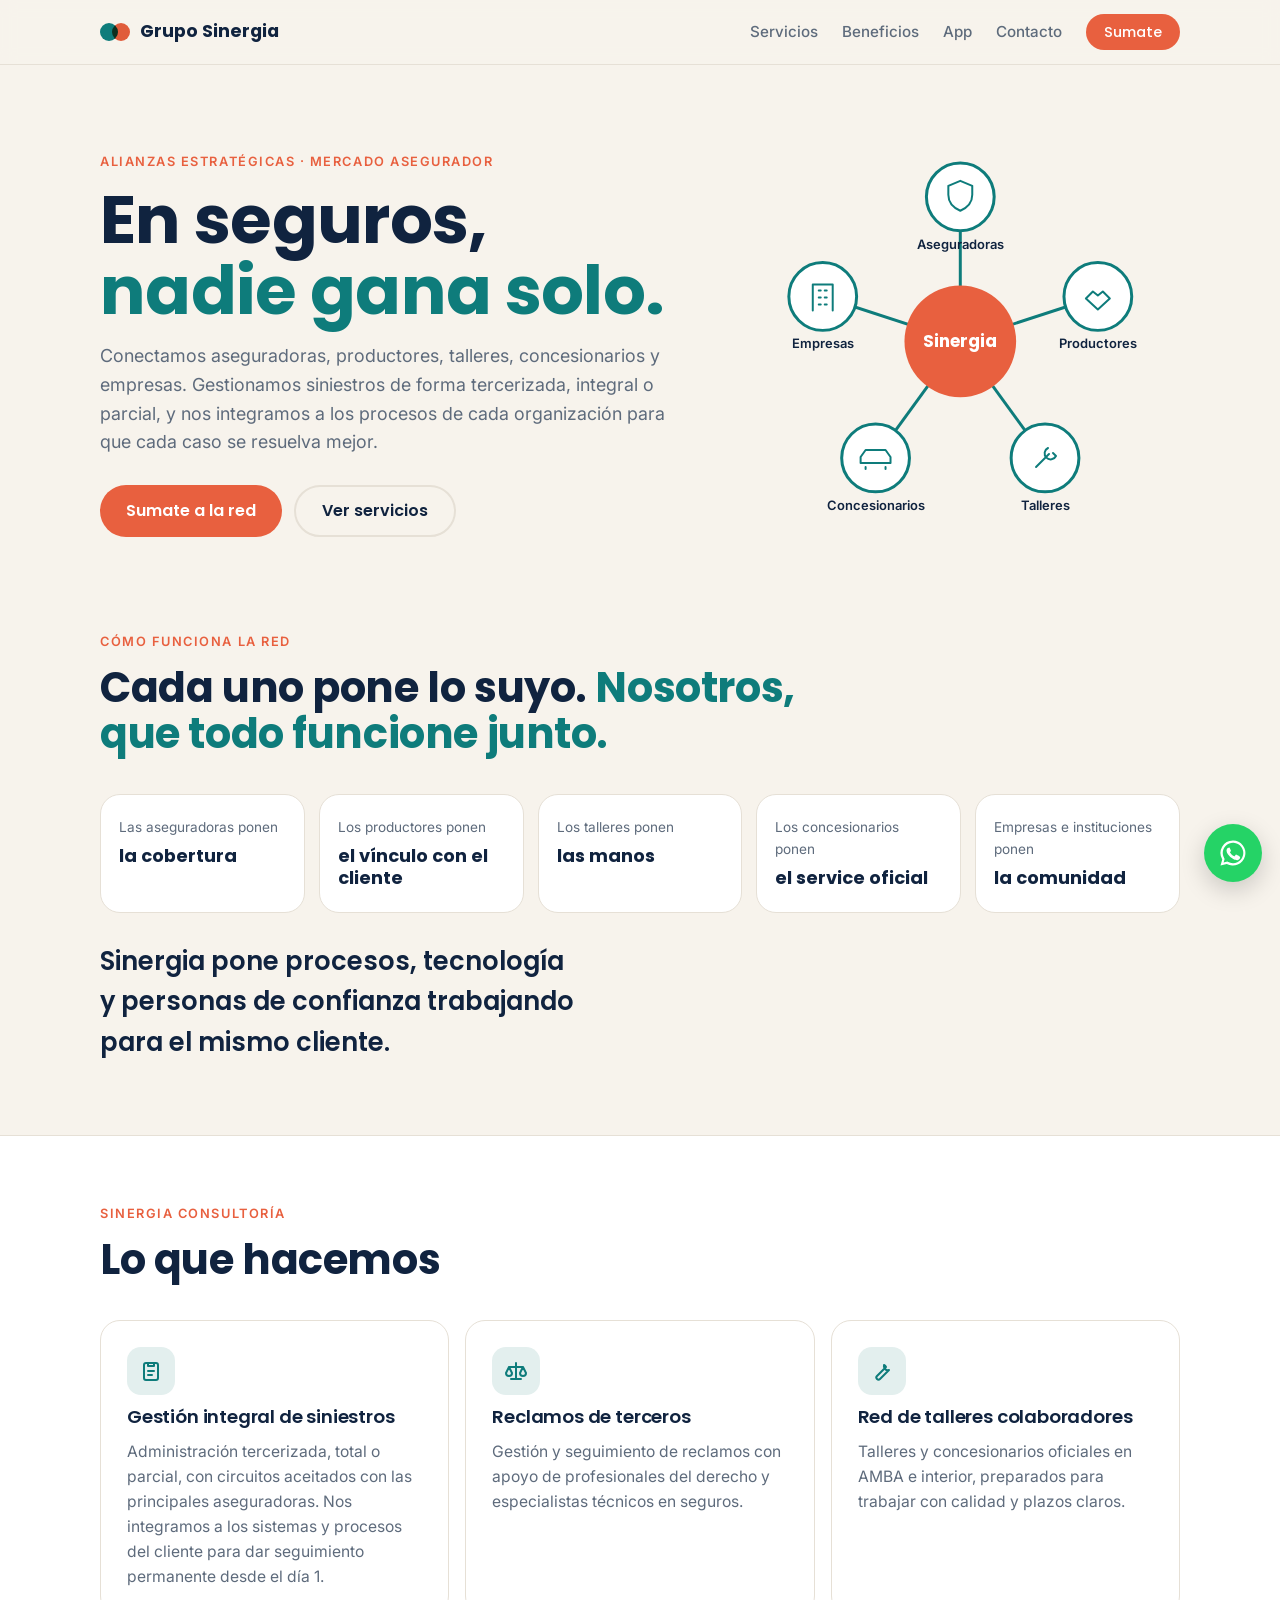
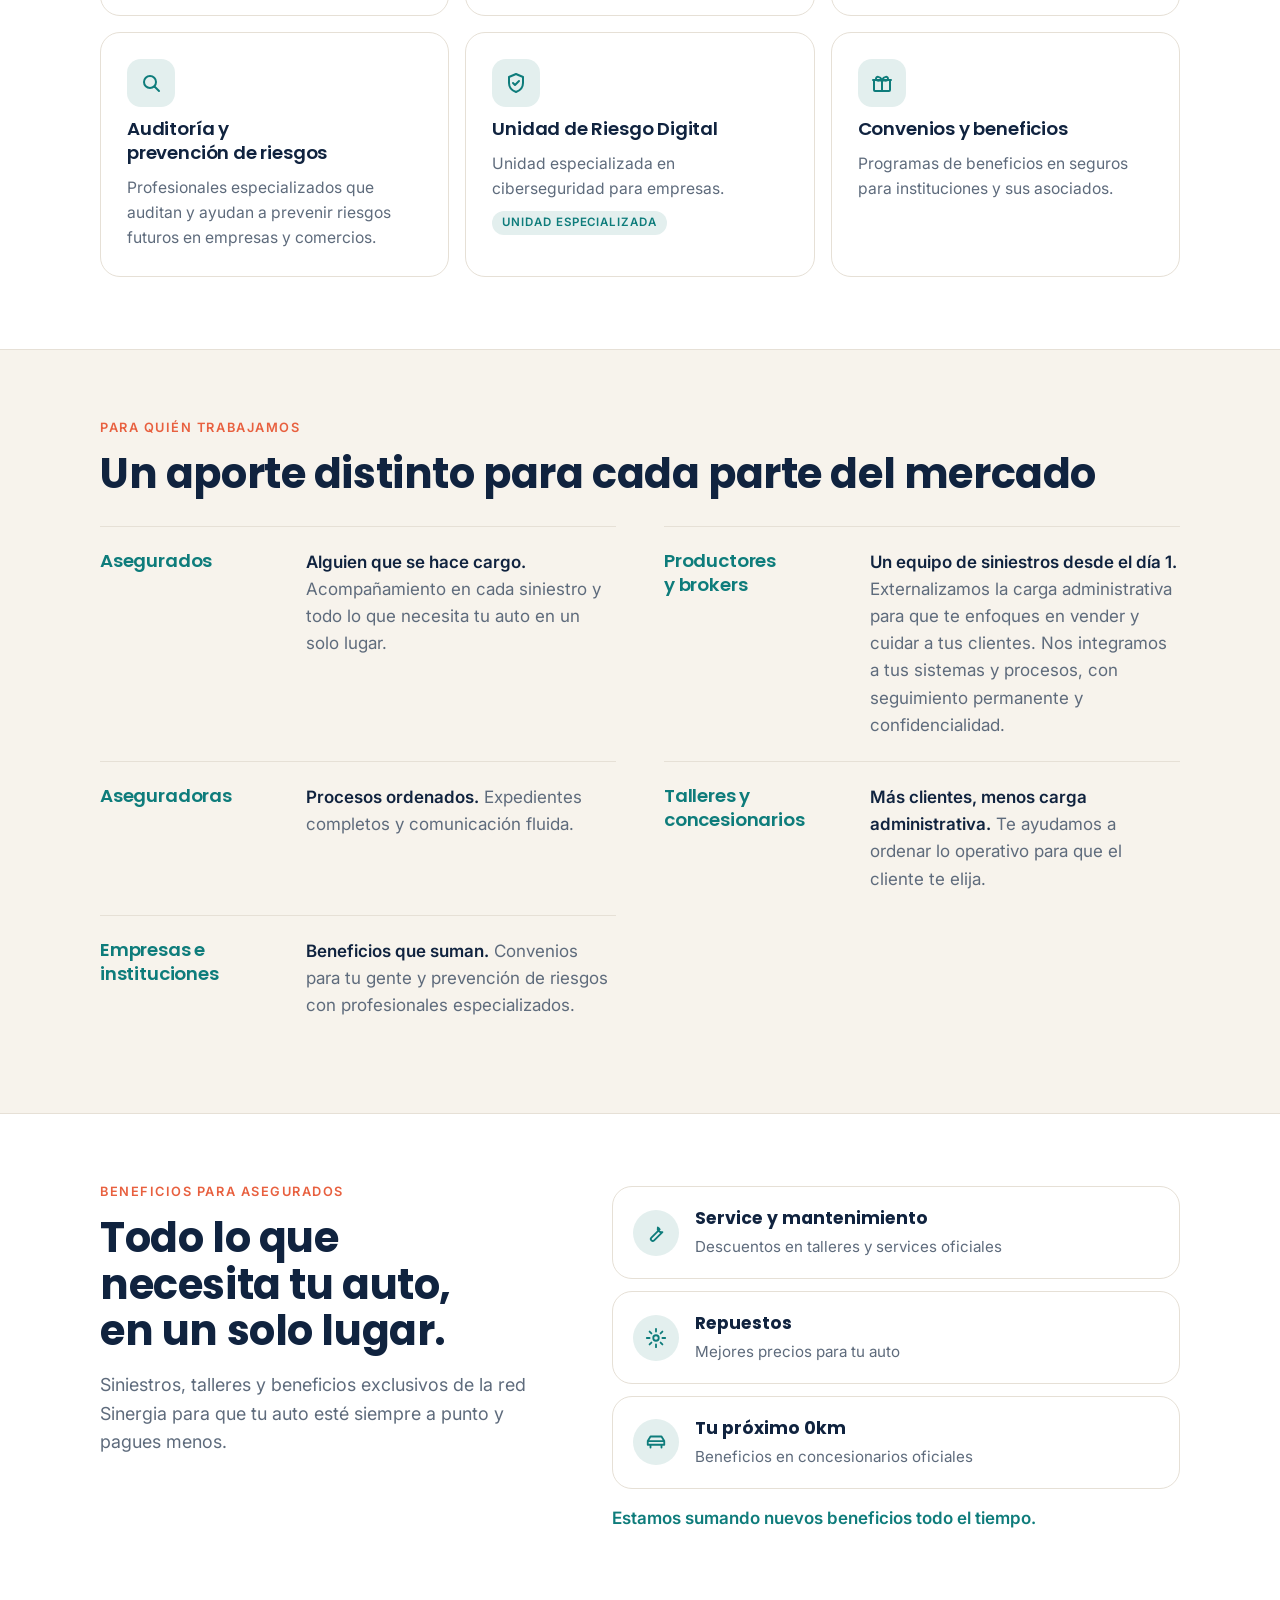
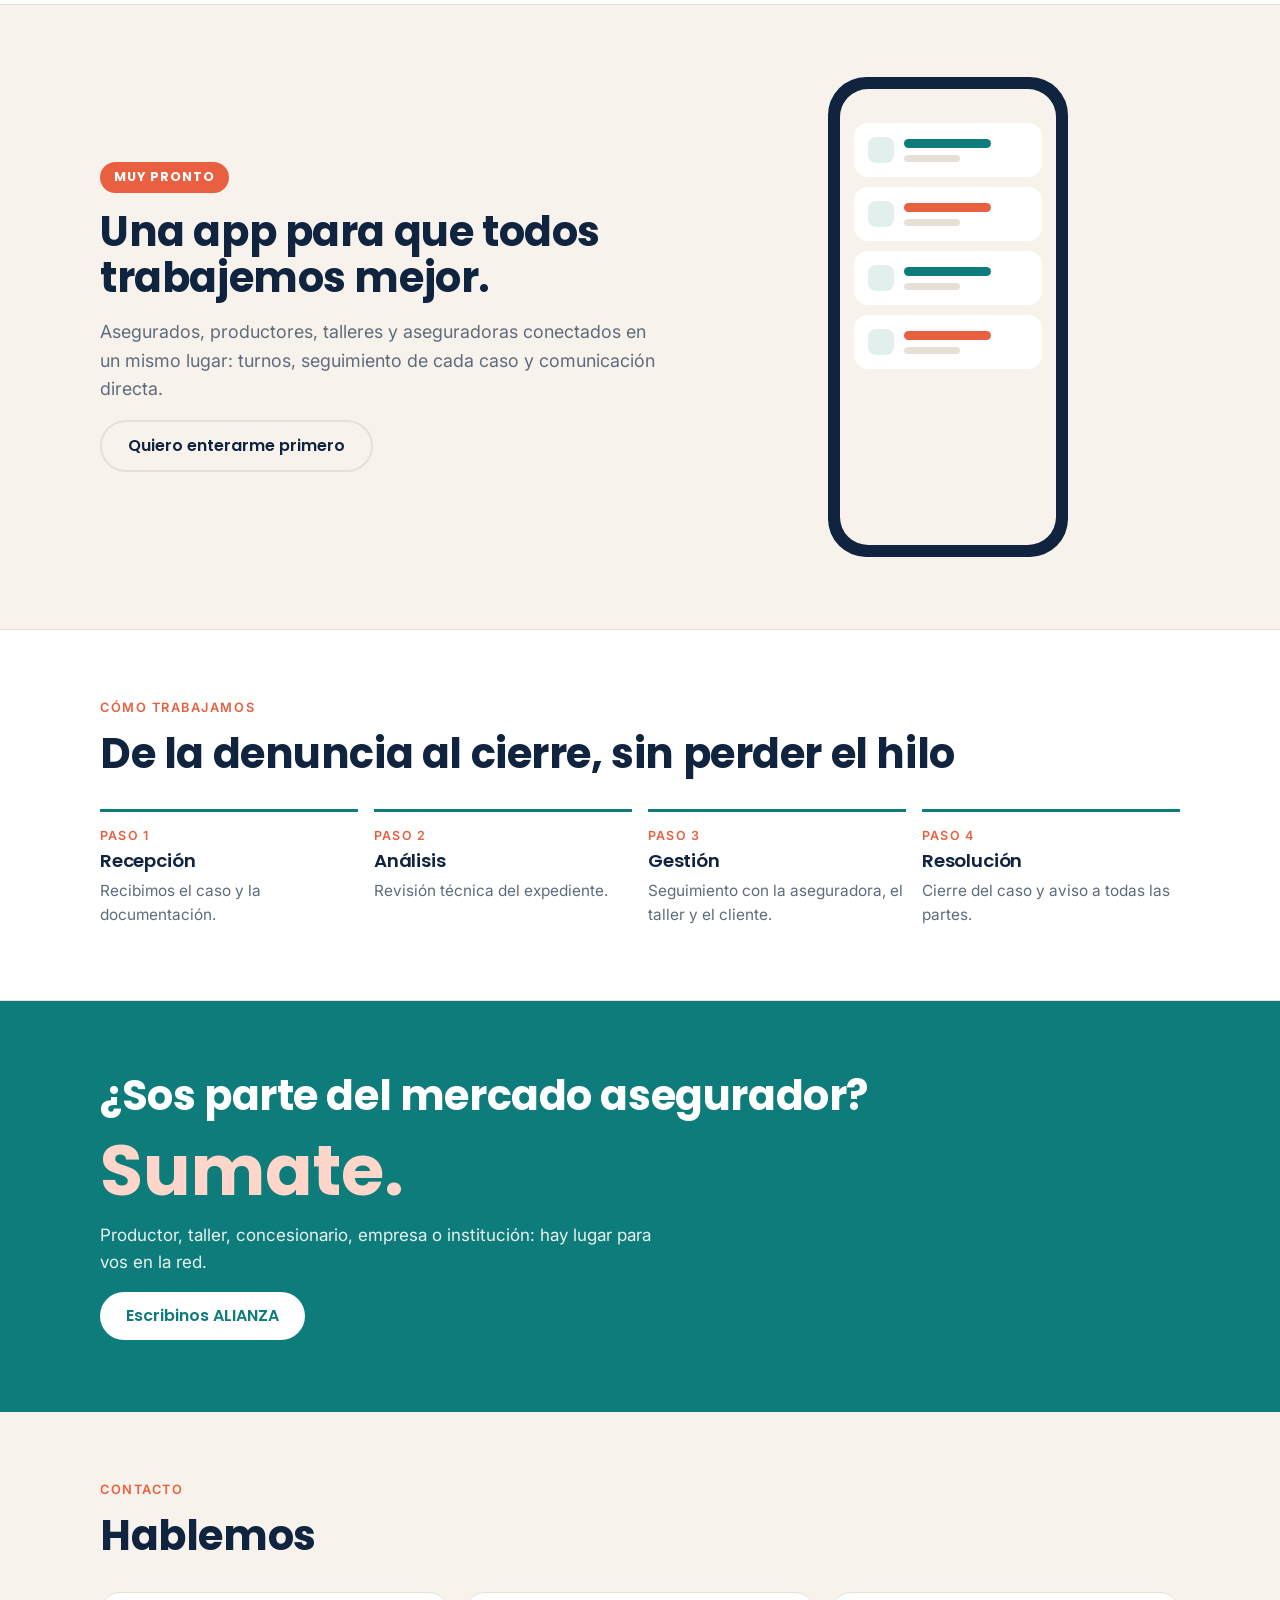
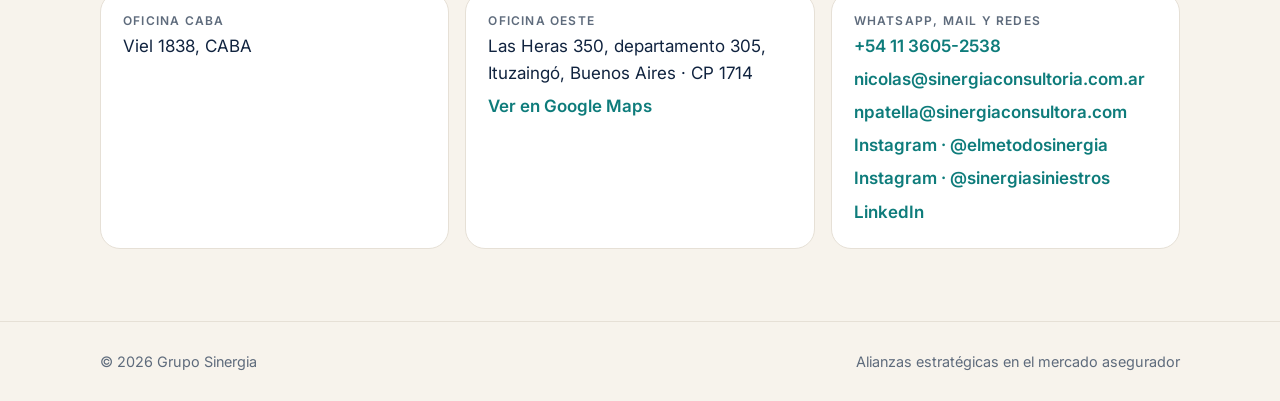
==== index.html @ 7eaf6c71 "Refactor code structure for improved readability and maintainability" ====
<!doctype html>
<html lang="es">
<head>
<meta charset="UTF-8">
<meta name="viewport" content="width=device-width, initial-scale=1.0">
<title>Grupo Sinergia | Soluciones para el mercado asegurador</title>
<meta name="description" content="Sinergia Consultoría conecta al mercado asegurador con gestión de siniestros, red de talleres, beneficios y prevención de riesgos.">
<link rel="icon" type="image/png" href="logo.png">
<link rel="preconnect" href="https://fonts.googleapis.com">
<link rel="preconnect" href="https://fonts.gstatic.com" crossorigin>
<link rel="stylesheet" href="https://fonts.googleapis.com/css2?family=Poppins:wght@500;600;700&family=Inter:wght@400;500;600&display=swap">
<style>
/* Layout: one long page of calm bands; the network diagram is the single bold moment. */
:root{
  --bg:#F7F3EC; --surface:#FFFFFF; --line:#E6E0D6; --ink:#10233F; --muted:#5E6B7C;
  --teal:#0E7C7B; --teal-soft:#E3EFEE; --coral:#E8603F; --coral-ink:#FFFFFF; --band:#0E7C7B; --band-ink:#FFFFFF; --band-soft:#FFD6C9;
  --display:"Poppins",ui-sans-serif,system-ui,-apple-system,"Segoe UI",sans-serif;
  --body:"Inter",ui-sans-serif,system-ui,-apple-system,"Segoe UI",sans-serif;
  --r:20px;
}
@media (prefers-color-scheme: dark){:root:not([data-theme="light"]){
  --bg:#0F1A26; --surface:#162433; --line:#243649; --ink:#EEF2F5; --muted:#9AA9B8;
  --teal:#3FB5B2; --teal-soft:#183A3E; --coral:#F07A5C; --coral-ink:#1A0E0A; --band:#0C5E5D; --band-ink:#F2FBFA; --band-soft:#FFC7B6; color-scheme:dark}}
:root[data-theme="dark"]{
  --bg:#0F1A26; --surface:#162433; --line:#243649; --ink:#EEF2F5; --muted:#9AA9B8;
  --teal:#3FB5B2; --teal-soft:#183A3E; --coral:#F07A5C; --coral-ink:#1A0E0A; --band:#0C5E5D; --band-ink:#F2FBFA; --band-soft:#FFC7B6; color-scheme:dark}

*{box-sizing:border-box}
html{scroll-behavior:smooth}
@media (prefers-reduced-motion:reduce){html{scroll-behavior:auto}}
body{margin:0;background:var(--bg);color:var(--ink);font:400 17px/1.6 var(--body)}
.wrap{max-width:1120px;margin:0 auto;padding-left:max(20px,env(safe-area-inset-left,0px));padding-right:max(20px,env(safe-area-inset-right,0px))}
section{padding-block:72px}
h1,h2,h3{font-family:var(--display);color:var(--ink);margin:0;text-wrap:balance;letter-spacing:-.01em}
h1{font-size:clamp(2.4rem,6vw,4.2rem);line-height:1.05;font-weight:700}
h2{font-size:clamp(1.8rem,3.6vw,2.6rem);line-height:1.12;font-weight:700}
h3{font-size:1.15rem;line-height:1.3;font-weight:600}
p{margin:0}
.eyebrow{font:600 .8rem/1 var(--body);letter-spacing:.12em;text-transform:uppercase;color:var(--coral)}
.lead{color:var(--muted);font-size:1.12rem;max-width:58ch}
.stack{display:flex;flex-direction:column;gap:16px}
.btn{display:inline-flex;align-items:center;gap:10px;font:600 1rem/1 var(--display);padding:16px 26px;border-radius:999px;text-decoration:none;transition:transform .15s}
.btn:hover{transform:translateY(-2px)}
.btn:focus-visible,a:focus-visible{outline:3px solid var(--teal);outline-offset:3px}
.btn-primary{background:var(--coral);color:var(--coral-ink)}
.btn-ghost{color:var(--ink);border:2px solid var(--line)}
.teal{color:var(--teal)}

/* header */
header{position:sticky;top:env(safe-area-inset-top,0px);z-index:20;background:color-mix(in srgb,var(--bg) 92%,transparent);backdrop-filter:blur(8px);border-bottom:1px solid var(--line)}
body::before{content:"";position:fixed;inset:0 0 auto;height:env(safe-area-inset-top,0px);z-index:21;background:var(--bg)}
.nav{display:flex;align-items:center;justify-content:space-between;gap:16px;padding-block:14px}
.brand{display:flex;align-items:center;gap:10px;font:700 1.1rem/1 var(--display);color:var(--ink);text-decoration:none}
.mark{position:relative;width:30px;height:18px}
.mark i{position:absolute;top:0;width:18px;height:18px;border-radius:50%}
.mark i:first-child{left:0;background:var(--teal)}.mark i:last-child{left:12px;background:var(--coral);mix-blend-mode:multiply}
.navlinks{display:flex;gap:24px;align-items:center}
.navlinks a{color:var(--muted);text-decoration:none;font-weight:500;font-size:.95rem}
.navlinks a:hover{color:var(--ink)}
.navlinks .btn{padding:11px 18px;font-size:.9rem;color:var(--coral-ink)}
@media (max-width:820px){.navlinks a:not(.btn){display:none}}

/* hero */
.hero{padding-block:72px 56px}
.hero-grid{display:grid;grid-template-columns:1.15fr .85fr;gap:48px;align-items:center}
.hero-grid>*{min-width:0}
.hero .ctas{display:flex;flex-wrap:wrap;gap:12px;margin-top:12px}
.net{width:100%;max-width:440px;height:auto;justify-self:center}
.net .spoke{stroke:var(--teal);stroke-width:3}
.net .node{fill:var(--surface);stroke:var(--teal);stroke-width:3}
.net .hub{fill:var(--coral)}
.net text{font-family:var(--body);font-size:13px;font-weight:600;fill:var(--ink)}
.net .hubt{fill:var(--coral-ink);font-family:var(--display);font-size:17px;font-weight:700}
.net .ic{stroke:var(--teal);stroke-width:2;fill:none;stroke-linecap:round;stroke-linejoin:round}
@media (max-width:860px){.hero-grid{grid-template-columns:1fr}.net{max-width:360px}}

/* aportes */
.aportes{display:grid;grid-template-columns:repeat(5,1fr);gap:14px;margin-top:36px}
.aporte{background:var(--surface);border:1px solid var(--line);border-radius:var(--r);padding:22px 18px;display:flex;flex-direction:column;gap:6px;min-width:0}
.aporte small{color:var(--muted);font-size:.85rem}
.aporte strong{font-family:var(--display);font-size:1.12rem;line-height:1.25}
.closing{margin-top:28px;font-family:var(--display);font-weight:600;font-size:clamp(1.2rem,2.4vw,1.6rem);max-width:30ch}
@media (max-width:980px){.aportes{grid-template-columns:repeat(2,1fr)}}
@media (max-width:480px){.aportes{grid-template-columns:1fr}}

/* servicios */
.svc{display:grid;grid-template-columns:repeat(3,1fr);gap:16px;margin-top:36px}
.svc article{background:var(--surface);border:1px solid var(--line);border-radius:var(--r);padding:26px;display:flex;flex-direction:column;gap:10px;min-width:0}
.svc .ico{width:48px;height:48px;border-radius:14px;background:var(--teal-soft);display:grid;place-items:center}
.svc .ico svg{width:24px;height:24px;stroke:var(--teal);fill:none;stroke-width:2;stroke-linecap:round;stroke-linejoin:round}
.svc p{color:var(--muted);font-size:.98rem}
.svc .tag{align-self:flex-start;font:600 .72rem/1 var(--body);letter-spacing:.08em;text-transform:uppercase;color:var(--teal);background:var(--teal-soft);padding:6px 10px;border-radius:999px}
@media (max-width:900px){.svc{grid-template-columns:repeat(2,1fr)}}
@media (max-width:600px){.svc{grid-template-columns:1fr}}

/* actores */
.alt{background:var(--surface);border-block:1px solid var(--line)}
.who{display:grid;grid-template-columns:repeat(2,1fr);gap:0 48px;margin-top:28px}
.who div{padding-block:22px;border-top:1px solid var(--line);display:grid;grid-template-columns:190px 1fr;gap:16px;min-width:0}
.who h3{color:var(--teal)}
.who p{color:var(--muted)}
.who b{color:var(--ink);font-weight:600}
@media (max-width:860px){.who{grid-template-columns:1fr}}
@media (max-width:520px){.who div{grid-template-columns:1fr;gap:6px}}

/* beneficios */
.ben-grid{display:grid;grid-template-columns:.9fr 1.1fr;gap:48px;align-items:start}
.ben-grid>*{min-width:0}
.ben-list{display:flex;flex-direction:column;gap:12px}
.ben{display:flex;gap:16px;align-items:center;background:var(--surface);border:1px solid var(--line);border-radius:var(--r);padding:18px 20px}
.ben .ico{flex:none;width:46px;height:46px;border-radius:50%;background:var(--teal-soft);display:grid;place-items:center}
.ben .ico svg{width:22px;height:22px;stroke:var(--teal);fill:none;stroke-width:2;stroke-linecap:round;stroke-linejoin:round}
.ben div{min-width:0}
.ben strong{font-family:var(--display);font-size:1.08rem;display:block}
.ben span{color:var(--muted);font-size:.95rem}
.note{color:var(--teal);font-weight:600;margin-top:4px}
@media (max-width:860px){.ben-grid{grid-template-columns:1fr;gap:28px}}

/* app */
.app-grid{display:grid;grid-template-columns:1.1fr .9fr;gap:48px;align-items:center}
.app-grid>*{min-width:0}
.pill{align-self:flex-start;background:var(--coral);color:var(--coral-ink);font:700 .8rem/1 var(--display);letter-spacing:.08em;padding:9px 14px;border-radius:999px;text-transform:uppercase}
.phone{justify-self:center;width:240px;max-width:100%;aspect-ratio:9/18;background:var(--ink);border-radius:38px;padding:12px}
.screen{height:100%;background:var(--bg);border-radius:28px;padding:34px 14px 14px;display:flex;flex-direction:column;gap:10px}
.row{background:var(--surface);border-radius:14px;padding:14px;display:flex;gap:10px;align-items:center}
.row i{flex:none;width:26px;height:26px;border-radius:8px;background:var(--teal-soft)}
.row b{display:block;height:9px;border-radius:5px;background:var(--teal);width:70%}
.row u{display:block;height:7px;border-radius:4px;background:var(--line);width:45%;margin-top:7px}
.row:nth-child(even) b{background:var(--coral)}
.row>span{flex:1;min-width:0}
@media (max-width:860px){.app-grid{grid-template-columns:1fr}}

/* pasos */
.steps{list-style:none;padding:0;margin:32px 0 0;display:grid;grid-template-columns:repeat(4,1fr);gap:16px;counter-reset:s}
.steps li{counter-increment:s;padding-top:18px;border-top:3px solid var(--teal);display:flex;flex-direction:column;gap:6px;min-width:0}
.steps li::before{content:"Paso " counter(s);font:600 .78rem/1 var(--body);letter-spacing:.1em;text-transform:uppercase;color:var(--coral)}
.steps p{color:var(--muted);font-size:.96rem}
@media (max-width:860px){.steps{grid-template-columns:repeat(2,1fr)}}
@media (max-width:480px){.steps{grid-template-columns:1fr}}

/* cta */
.cta{background:var(--band);color:var(--band-ink)}
.cta h2{color:var(--band-ink)}
.cta .big{color:var(--band-soft);font-family:var(--display);font-weight:700;font-size:clamp(2.6rem,7vw,4.4rem);line-height:1}
.cta p{color:var(--band-ink);opacity:.9;max-width:52ch}
.cta .btn-primary{background:var(--surface);color:var(--teal)}

/* contacto */
.contact{display:grid;grid-template-columns:repeat(3,1fr);gap:16px;margin-top:32px}
.contact div{background:var(--surface);border:1px solid var(--line);border-radius:var(--r);padding:22px;display:flex;flex-direction:column;gap:6px;min-width:0}
.contact small{font:600 .75rem/1 var(--body);letter-spacing:.1em;text-transform:uppercase;color:var(--muted)}
.contact a{color:var(--teal);font-weight:600;text-decoration:none;overflow-wrap:anywhere}
.contact a:hover{text-decoration:underline}
.contact .sel{user-select:all;overflow-wrap:anywhere}
@media (max-width:860px){.contact{grid-template-columns:1fr}}

footer{padding-block:28px;border-top:1px solid var(--line);color:var(--muted);font-size:.9rem}
footer .wrap{display:flex;flex-wrap:wrap;justify-content:space-between;gap:12px}

.wa{position:fixed;right:max(18px,calc(env(safe-area-inset-right,0px) + 18px));bottom:calc(env(safe-area-inset-bottom,0px) + 18px);z-index:30;width:58px;height:58px;border-radius:50%;background:#25D366;display:grid;place-items:center;box-shadow:0 8px 24px rgba(0,0,0,.18)}
.wa svg{width:30px;height:30px;fill:#fff}
</style>
</head>

<body>
<header>
  <div class="wrap nav">
    <a class="brand" href="#inicio"><span class="mark"><i></i><i></i></span>Grupo Sinergia</a>
    <nav class="navlinks" aria-label="Secciones">
      <a href="#servicios">Servicios</a>
      <a href="#beneficios">Beneficios</a>
      <a href="#app">App</a>
      <a href="#contacto">Contacto</a>
      <a class="btn btn-primary" href="https://wa.me/5491136052538?text=ALIANZA" target="_blank" rel="noopener">Sumate</a>
    </nav>
  </div>
</header>

<main>
<section class="hero" id="inicio">
  <div class="wrap hero-grid">
    <div class="stack">
      <span class="eyebrow">Alianzas estratégicas · Mercado asegurador</span>
      <h1>En seguros, <span class="teal">nadie gana solo.</span></h1>
      <p class="lead">Conectamos aseguradoras, productores, talleres, concesionarios y empresas. Gestionamos siniestros de forma tercerizada, integral o parcial, y nos integramos a los procesos de cada organización para que cada caso se resuelva mejor.</p>
      <div class="ctas">
        <a class="btn btn-primary" href="https://wa.me/5491136052538?text=ALIANZA" target="_blank" rel="noopener">Sumate a la red</a>
        <a class="btn btn-ghost" href="#servicios">Ver servicios</a>
      </div>
    </div>
    <svg class="net" viewBox="0 0 440 420" role="img" aria-label="Sinergia al centro, conectada con aseguradoras, productores, talleres, concesionarios y empresas">
      <g class="spokes">
        <line class="spoke" x1="220" y1="205" x2="220" y2="60"/>
        <line class="spoke" x1="220" y1="205" x2="358" y2="160"/>
        <line class="spoke" x1="220" y1="205" x2="305" y2="322"/>
        <line class="spoke" x1="220" y1="205" x2="135" y2="322"/>
        <line class="spoke" x1="220" y1="205" x2="82" y2="160"/>
      </g>
      <g>
        <circle class="node" cx="220" cy="60" r="34"/>
        <path class="ic" d="M220 44l12 5v9c0 8-5 13-12 16-7-3-12-8-12-16v-9z"/>
        <text x="220" y="112" text-anchor="middle">Aseguradoras</text>
        <circle class="node" cx="358" cy="160" r="34"/>
        <path class="ic" d="M346 162l7-7 5 4 5-4 7 7-12 11z"/>
        <text x="358" y="212" text-anchor="middle">Productores</text>
        <circle class="node" cx="305" cy="322" r="34"/>
        <path class="ic" d="M296 331l13-13m-1-6a6 6 0 1 0 8 8l-3-3"/>
        <text x="305" y="374" text-anchor="middle">Talleres</text>
        <circle class="node" cx="135" cy="322" r="34"/>
        <path class="ic" d="M120 327h30v-6l-5-7h-20l-5 7zM125 331v2m20-2v2"/>
        <text x="135" y="374" text-anchor="middle">Concesionarios</text>
        <circle class="node" cx="82" cy="160" r="34"/>
        <path class="ic" d="M72 174v-26h20v26m-14-20h2m4 0h2m-8 7h2m4 0h2m-8 7h2m4 0h2"/>
        <text x="82" y="212" text-anchor="middle">Empresas</text>
        <circle class="hub" cx="220" cy="205" r="56"/>
        <text class="hubt" x="220" y="211" text-anchor="middle">Sinergia</text>
      </g>
    </svg>
  </div>
</section>

<section id="red" style="padding-top:24px">
  <div class="wrap">
    <div class="stack">
      <span class="eyebrow">Cómo funciona la red</span>
      <h2>Cada uno pone lo suyo. <span class="teal">Nosotros, que todo funcione junto.</span></h2>
    </div>
    <div class="aportes">
      <div class="aporte"><small>Las aseguradoras ponen</small><strong>la cobertura</strong></div>
      <div class="aporte"><small>Los productores ponen</small><strong>el vínculo con el cliente</strong></div>
      <div class="aporte"><small>Los talleres ponen</small><strong>las manos</strong></div>
      <div class="aporte"><small>Los concesionarios ponen</small><strong>el service oficial</strong></div>
      <div class="aporte"><small>Empresas e instituciones ponen</small><strong>la comunidad</strong></div>
    </div>
    <p class="closing">Sinergia pone procesos, tecnología y personas de confianza trabajando para el mismo cliente.</p>
  </div>
</section>

<section id="servicios" class="alt">
  <div class="wrap">
    <div class="stack">
      <span class="eyebrow">Sinergia Consultoría</span>
      <h2>Lo que hacemos</h2>
    </div>
    <div class="svc">
      <article>
        <span class="ico"><svg viewBox="0 0 24 24"><rect x="5" y="4" width="14" height="17" rx="2"/><path d="M9 4h6v3H9zM9 12h6M9 16h4"/></svg></span>
        <h3>Gestión integral de siniestros</h3>
        <p>Administración tercerizada, total o parcial, con circuitos aceitados con las principales aseguradoras. Nos integramos a los sistemas y procesos del cliente para dar seguimiento permanente desde el día 1.</p>
      </article>
      <article>
        <span class="ico"><svg viewBox="0 0 24 24"><path d="M12 4v16M7 20h10M5 8h14M5 8l-3 6a3 3 0 0 0 6 0zM19 8l-3 6a3 3 0 0 0 6 0z"/></svg></span>
        <h3>Reclamos de terceros</h3>
        <p>Gestión y seguimiento de reclamos con apoyo de profesionales del derecho y especialistas técnicos en seguros.</p>
      </article>
      <article>
        <span class="ico"><svg viewBox="0 0 24 24"><path d="M14 6a4 4 0 0 0 5 5l-9 9a2 2 0 0 1-3-3l9-9a4 4 0 0 0-2-2z"/></svg></span>
        <h3>Red de talleres colaboradores</h3>
        <p>Talleres y concesionarios oficiales en AMBA e interior, preparados para trabajar con calidad y plazos claros.</p>
      </article>
      <article>
        <span class="ico"><svg viewBox="0 0 24 24"><circle cx="11" cy="11" r="6"/><path d="M20 20l-4.5-4.5"/></svg></span>
        <h3>Auditoría y prevención de riesgos</h3>
        <p>Profesionales especializados que auditan y ayudan a prevenir riesgos futuros en empresas y comercios.</p>
      </article>
      <article>
        <span class="ico"><svg viewBox="0 0 24 24"><path d="M12 3l7 3v6c0 4.5-3 7.5-7 9-4-1.5-7-4.5-7-9V6z"/><path d="M9 12l2 2 4-4"/></svg></span>
        <h3>Unidad de Riesgo Digital</h3>
        <p>Unidad especializada en ciberseguridad para empresas.</p>
        <span class="tag">Unidad especializada</span>
      </article>
      <article>
        <span class="ico"><svg viewBox="0 0 24 24"><rect x="4" y="9" width="16" height="11" rx="1"/><path d="M3 9h18M12 9v11M12 9c-2-4-6-4-6-1s6 1 6 1c2-4 6-4 6-1s-6 1-6 1"/></svg></span>
        <h3>Convenios y beneficios</h3>
        <p>Programas de beneficios en seguros para instituciones y sus asociados.</p>
      </article>
    </div>
  </div>
</section>

<section id="para-quien">
  <div class="wrap">
    <div class="stack">
      <span class="eyebrow">Para quién trabajamos</span>
      <h2>Un aporte distinto para cada parte del mercado</h2>
    </div>
    <div class="who">
      <div><h3>Asegurados</h3><p><b>Alguien que se hace cargo.</b> Acompañamiento en cada siniestro y todo lo que necesita tu auto en un solo lugar.</p></div>
      <div><h3>Productores y brokers</h3><p><b>Un equipo de siniestros desde el día 1.</b> Externalizamos la carga administrativa para que te enfoques en vender y cuidar a tus clientes. Nos integramos a tus sistemas y procesos, con seguimiento permanente y confidencialidad.</p></div>
      <div><h3>Aseguradoras</h3><p><b>Procesos ordenados.</b> Expedientes completos y comunicación fluida.</p></div>
      <div><h3>Talleres y concesionarios</h3><p><b>Más clientes, menos carga administrativa.</b> Te ayudamos a ordenar lo operativo para que el cliente te elija.</p></div>
      <div><h3>Empresas e instituciones</h3><p><b>Beneficios que suman.</b> Convenios para tu gente y prevención de riesgos con profesionales especializados.</p></div>
    </div>
  </div>
</section>

<section id="beneficios" class="alt">
  <div class="wrap ben-grid">
    <div class="stack">
      <span class="eyebrow">Beneficios para asegurados</span>
      <h2>Todo lo que necesita tu auto, en un solo lugar.</h2>
      <p class="lead">Siniestros, talleres y beneficios exclusivos de la red Sinergia para que tu auto esté siempre a punto y pagues menos.</p>
    </div>
    <div class="ben-list">
      <div class="ben"><span class="ico"><svg viewBox="0 0 24 24"><path d="M14 6a4 4 0 0 0 5 5l-9 9a2 2 0 0 1-3-3l9-9a4 4 0 0 0-2-2z"/></svg></span><div><strong>Service y mantenimiento</strong><span>Descuentos en talleres y services oficiales</span></div></div>
      <div class="ben"><span class="ico"><svg viewBox="0 0 24 24"><circle cx="12" cy="12" r="3"/><path d="M12 2v3m0 14v3M2 12h3m14 0h3M5 5l2 2m10 10l2 2M5 19l2-2m10-10l2-2"/></svg></span><div><strong>Repuestos</strong><span>Mejores precios para tu auto</span></div></div>
      <div class="ben"><span class="ico"><svg viewBox="0 0 24 24"><path d="M3 15h18v-4l-3-5H6l-3 5zM6 15v3m12-3v3M3 11h18"/></svg></span><div><strong>Tu próximo 0km</strong><span>Beneficios en concesionarios oficiales</span></div></div>
      <p class="note">Estamos sumando nuevos beneficios todo el tiempo.</p>
    </div>
  </div>
</section>

<section id="app">
  <div class="wrap app-grid">
    <div class="stack">
      <span class="pill">Muy pronto</span>
      <h2>Una app para que todos trabajemos mejor.</h2>
      <p class="lead">Asegurados, productores, talleres y aseguradoras conectados en un mismo lugar: turnos, seguimiento de cada caso y comunicación directa.</p>
      <div><a class="btn btn-ghost" href="https://wa.me/5491136052538?text=APP" target="_blank" rel="noopener">Quiero enterarme primero</a></div>
    </div>
    <div class="phone" aria-hidden="true">
      <div class="screen">
        <div class="row"><i></i><span><b></b><u></u></span></div>
        <div class="row"><i></i><span><b></b><u></u></span></div>
        <div class="row"><i></i><span><b></b><u></u></span></div>
        <div class="row"><i></i><span><b></b><u></u></span></div>
      </div>
    </div>
  </div>
</section>

<section id="como" class="alt">
  <div class="wrap">
    <div class="stack">
      <span class="eyebrow">Cómo trabajamos</span>
      <h2>De la denuncia al cierre, sin perder el hilo</h2>
    </div>
    <ol class="steps">
      <li><h3>Recepción</h3><p>Recibimos el caso y la documentación.</p></li>
      <li><h3>Análisis</h3><p>Revisión técnica del expediente.</p></li>
      <li><h3>Gestión</h3><p>Seguimiento con la aseguradora, el taller y el cliente.</p></li>
      <li><h3>Resolución</h3><p>Cierre del caso y aviso a todas las partes.</p></li>
    </ol>
  </div>
</section>

<section class="cta">
  <div class="wrap stack">
    <h2>¿Sos parte del mercado asegurador?</h2>
    <span class="big">Sumate.</span>
    <p>Productor, taller, concesionario, empresa o institución: hay lugar para vos en la red.</p>
    <div><a class="btn btn-primary" href="https://wa.me/5491136052538?text=ALIANZA" target="_blank" rel="noopener">Escribinos ALIANZA</a></div>
  </div>
</section>

<section id="contacto">
  <div class="wrap">
    <div class="stack">
      <span class="eyebrow">Contacto</span>
      <h2>Hablemos</h2>
    </div>
    <div class="contact">
      <div><small>Oficina CABA</small><span>Viel 1838, CABA</span></div>
      <div><small>Oficina Oeste</small><span>Las Heras 350, departamento 305, Ituzaingó, Buenos Aires · CP 1714</span><a href="https://www.google.com/maps/search/?api=1&query=Las+Heras+350+Ituzaing%C3%B3" target="_blank" rel="noopener">Ver en Google Maps</a></div>
      <div><small>WhatsApp, mail y redes</small><a href="https://wa.me/5491136052538" target="_blank" rel="noopener">+54 11 3605-2538</a><a href="mailto:nicolas@sinergiaconsultoria.com.ar">nicolas@sinergiaconsultoria.com.ar</a><a href="mailto:npatella@sinergiaconsultora.com">npatella@sinergiaconsultora.com</a><a href="https://www.instagram.com/elmetodosinergia/" target="_blank" rel="noopener">Instagram · @elmetodosinergia</a><a href="https://www.instagram.com/sinergiasiniestros/" target="_blank" rel="noopener">Instagram · @sinergiasiniestros</a><a href="https://www.linkedin.com/in/nicolas-alejandro-patella-97b535156/" target="_blank" rel="noopener">LinkedIn</a></div>
    </div>
  </div>
</section>
</main>

<footer>
  <div class="wrap"><span>© 2026 Grupo Sinergia</span><span>Alianzas estratégicas en el mercado asegurador</span></div>
</footer>

<a class="wa" href="https://wa.me/5491136052538?text=ALIANZA" target="_blank" rel="noopener" aria-label="Escribinos por WhatsApp"><svg viewBox="0 0 24 24"><path d="M12 2a10 10 0 0 0-8.6 15.1L2 22l5-1.3A10 10 0 1 0 12 2zm0 18.2a8.2 8.2 0 0 1-4.2-1.2l-.3-.2-3 .8.8-2.9-.2-.3A8.2 8.2 0 1 1 12 20.2zm4.5-6.1c-.2-.1-1.5-.7-1.7-.8s-.4-.1-.6.1-.7.8-.8 1-.3.2-.5.1a6.7 6.7 0 0 1-3.3-2.9c-.2-.4.2-.4.7-1.3.1-.2 0-.3 0-.4l-.8-1.8c-.2-.5-.4-.4-.6-.4h-.5a1 1 0 0 0-.7.3 3 3 0 0 0-.9 2.2 5.2 5.2 0 0 0 1.1 2.8 11.9 11.9 0 0 0 4.6 4c1.7.7 2.4.8 3.2.7a2.8 2.8 0 0 0 1.8-1.3 2.3 2.3 0 0 0 .2-1.3c-.1-.1-.2-.2-.5-.3z"/></svg></a>
</body>
</html>
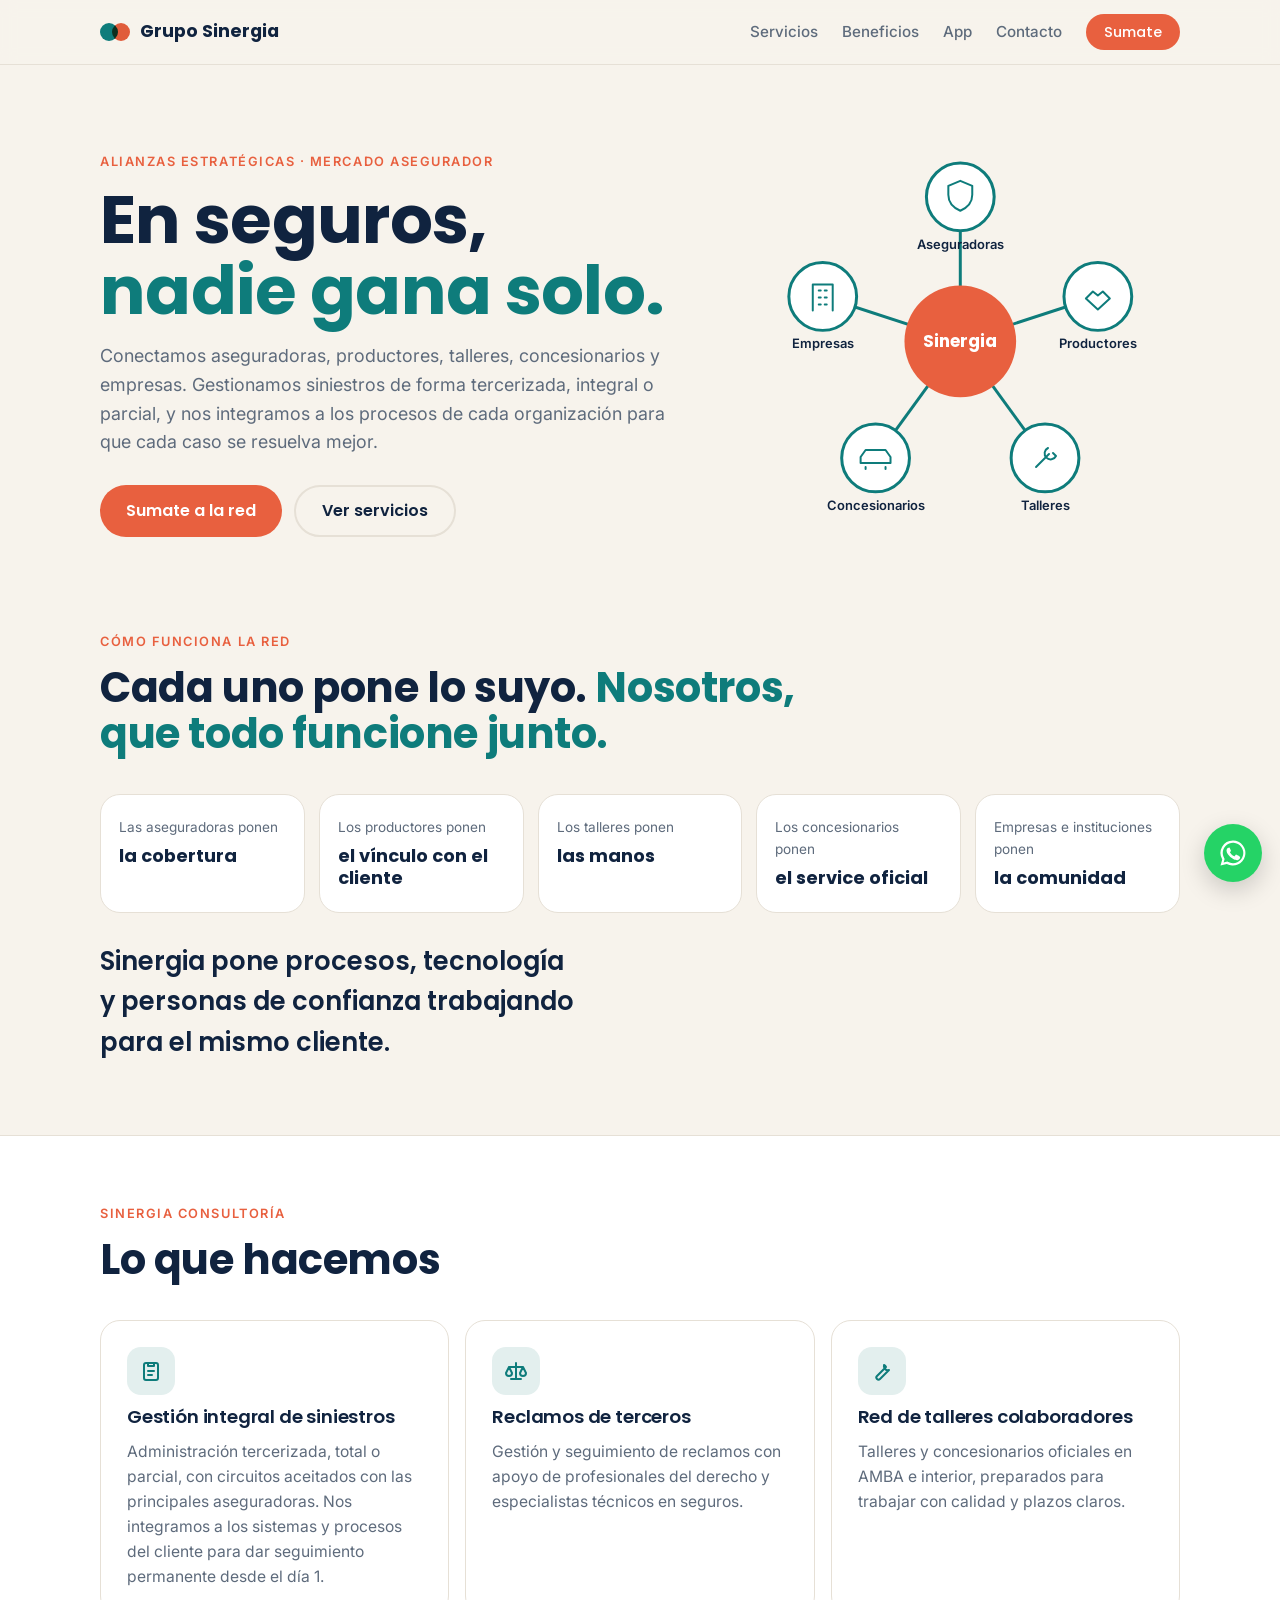
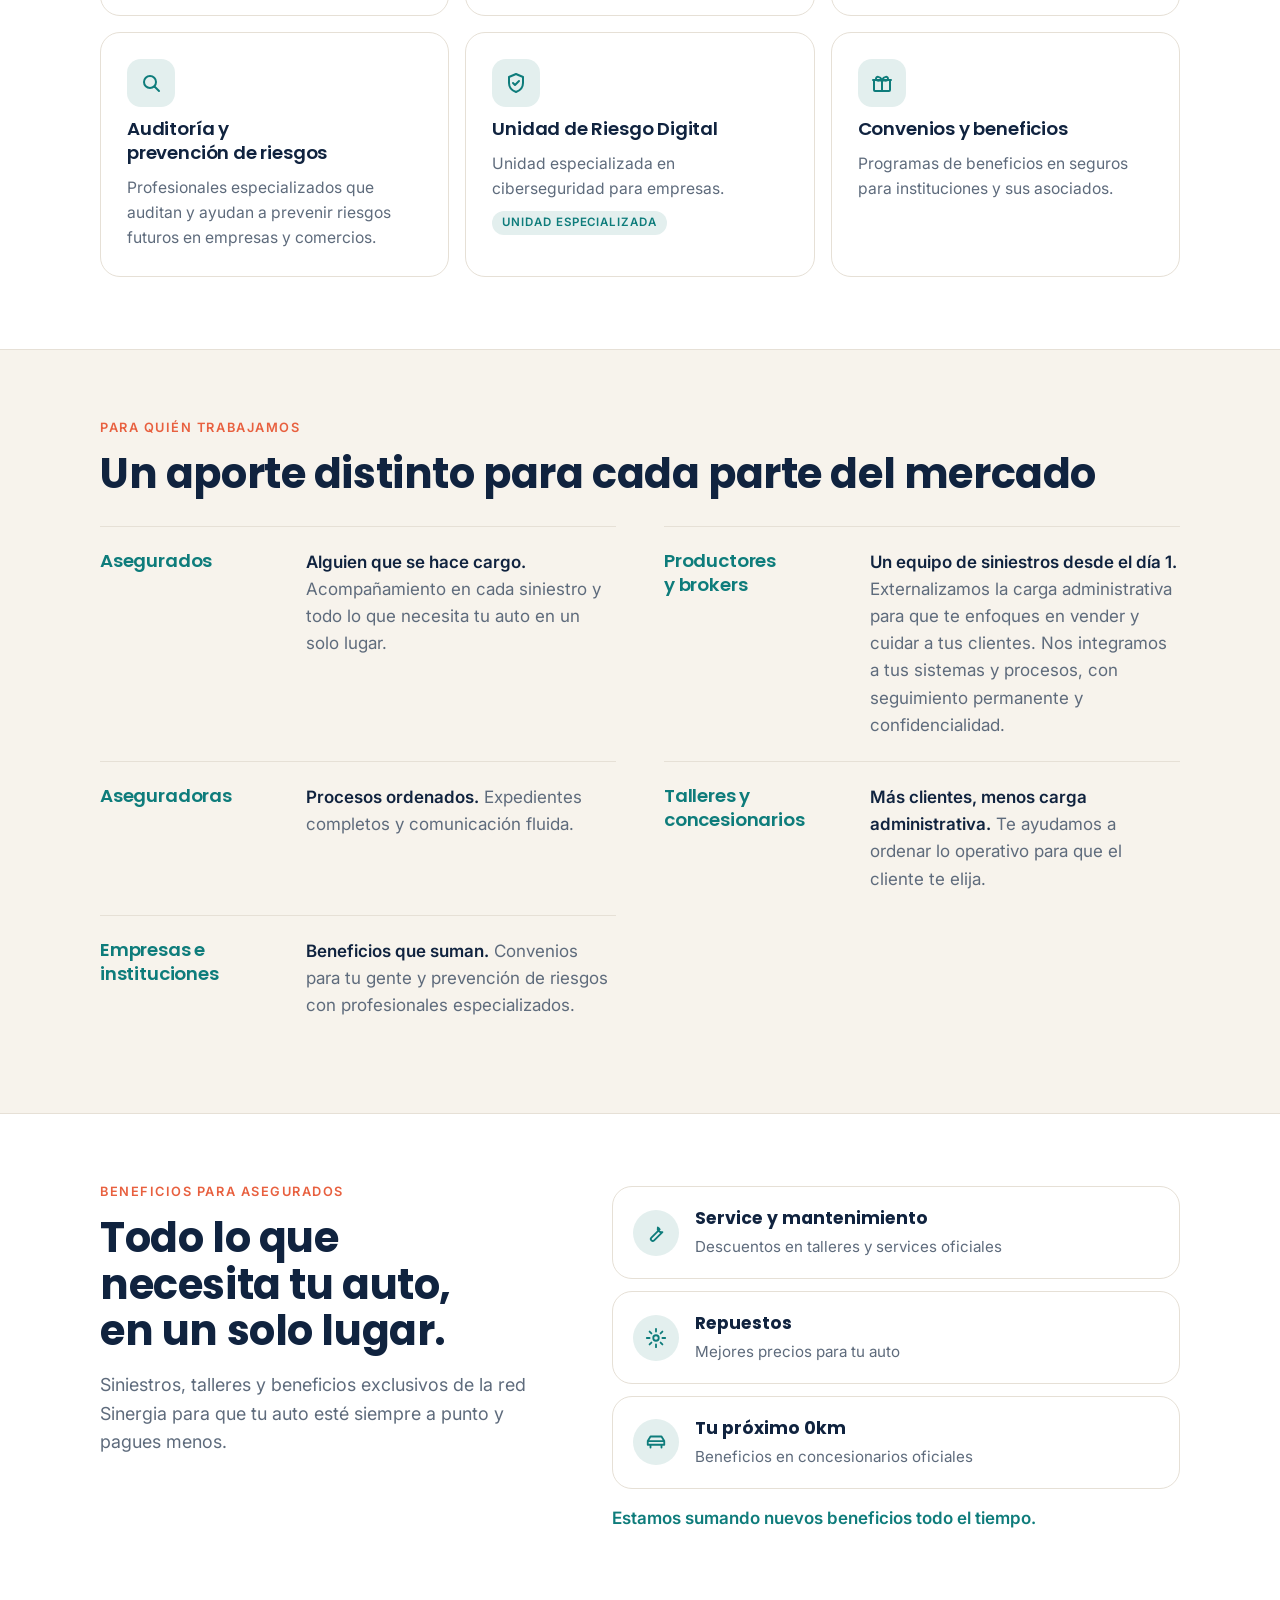
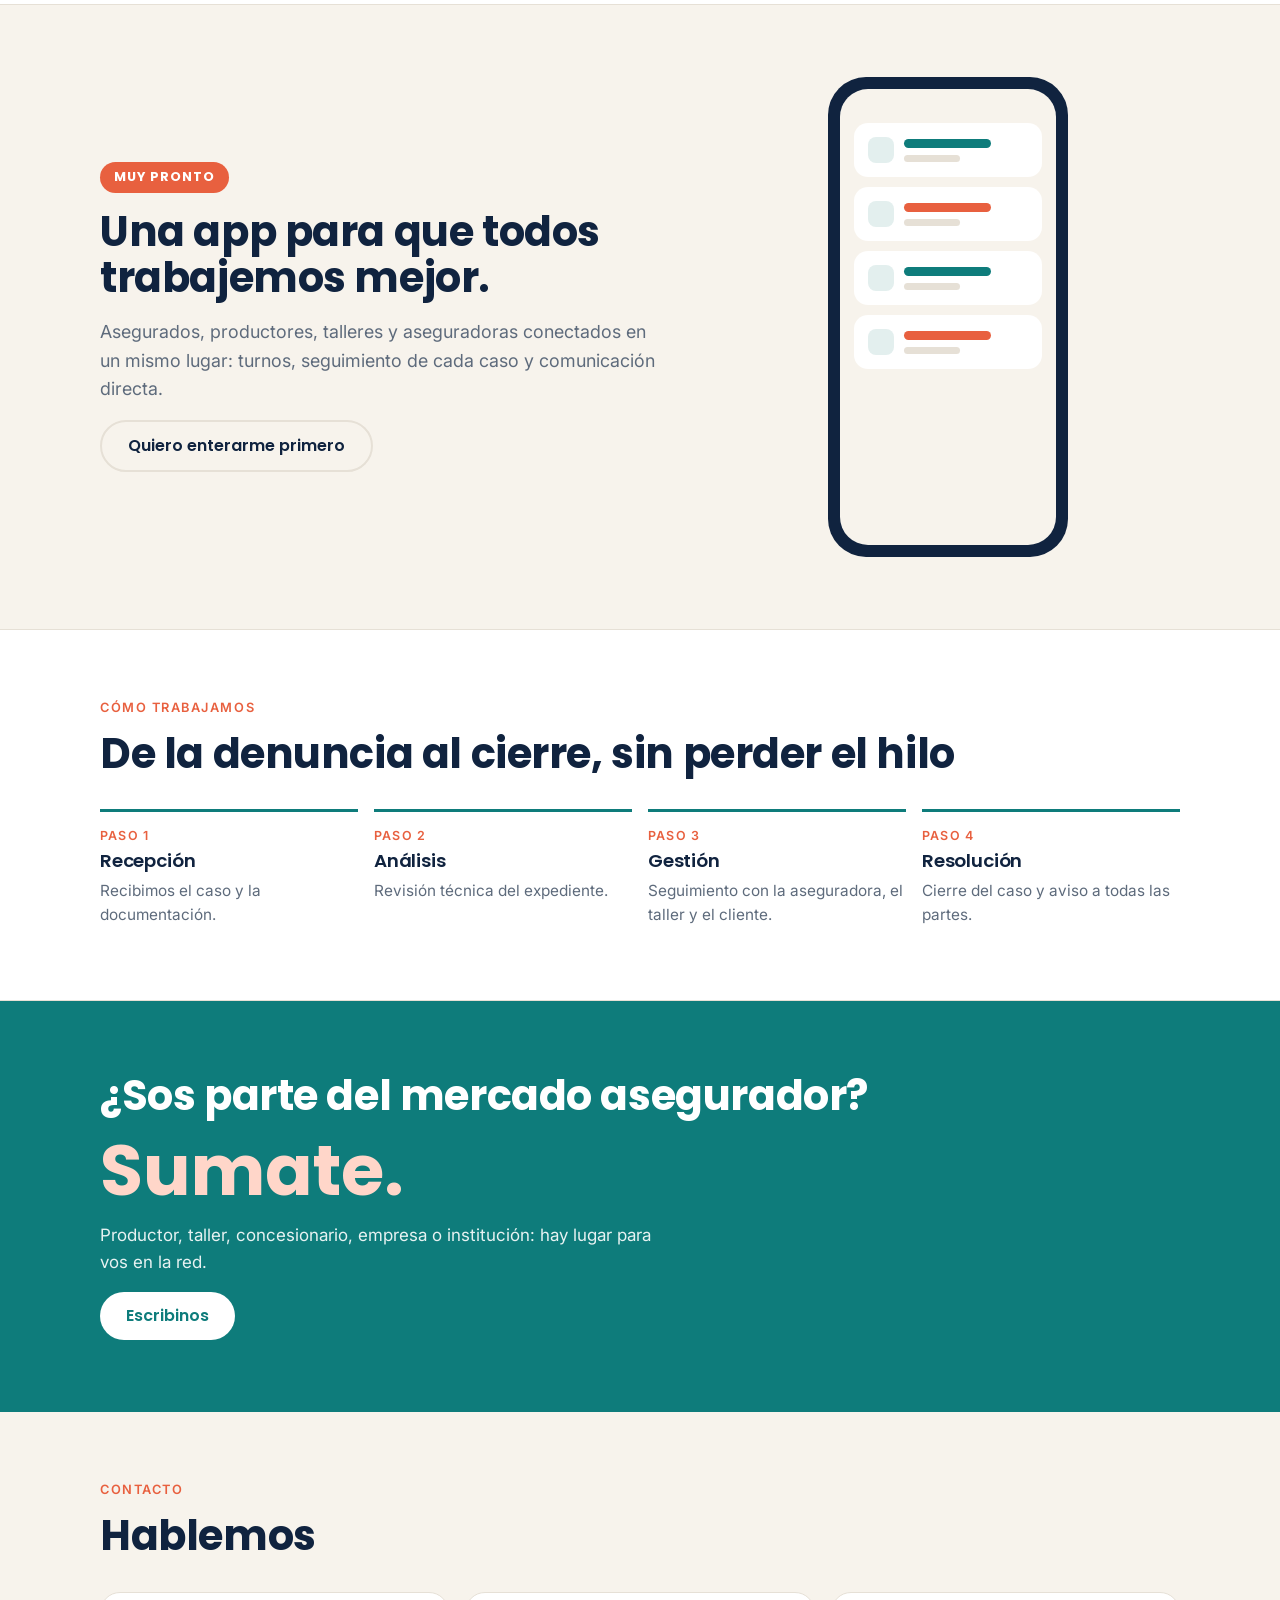
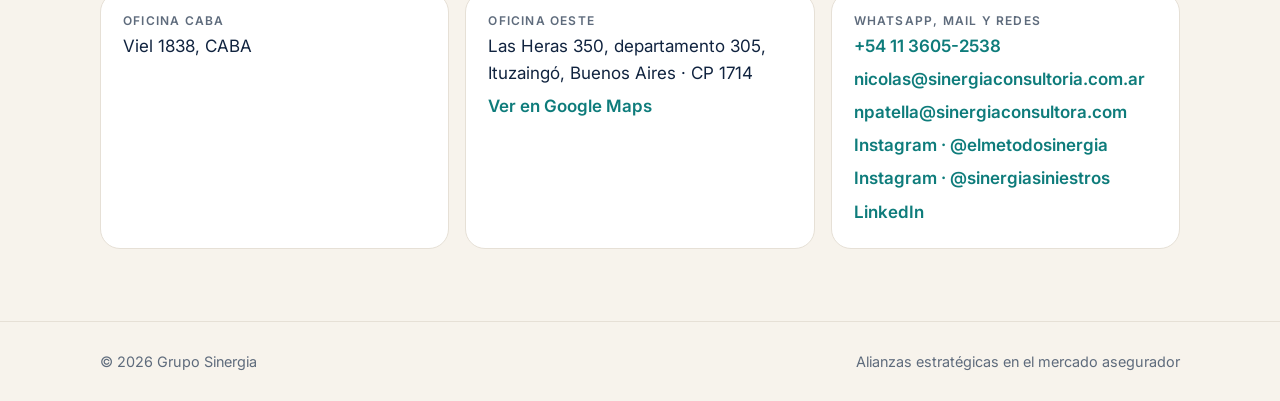
==== commit 49e54f09: "Agregue mensaje personalizados para cada vinculo de contacto." ====
--- a/index.html
+++ b/index.html
@@ -1,377 +1,1226 @@
 <!doctype html>
 <html lang="es">
-<head>
-<meta charset="UTF-8">
-<meta name="viewport" content="width=device-width, initial-scale=1.0">
-<title>Grupo Sinergia | Soluciones para el mercado asegurador</title>
-<meta name="description" content="Sinergia Consultoría conecta al mercado asegurador con gestión de siniestros, red de talleres, beneficios y prevención de riesgos.">
-<link rel="icon" type="image/png" href="logo.png">
-<link rel="preconnect" href="https://fonts.googleapis.com">
-<link rel="preconnect" href="https://fonts.gstatic.com" crossorigin>
-<link rel="stylesheet" href="https://fonts.googleapis.com/css2?family=Poppins:wght@500;600;700&family=Inter:wght@400;500;600&display=swap">
-<style>
-/* Layout: one long page of calm bands; the network diagram is the single bold moment. */
-:root{
-  --bg:#F7F3EC; --surface:#FFFFFF; --line:#E6E0D6; --ink:#10233F; --muted:#5E6B7C;
-  --teal:#0E7C7B; --teal-soft:#E3EFEE; --coral:#E8603F; --coral-ink:#FFFFFF; --band:#0E7C7B; --band-ink:#FFFFFF; --band-soft:#FFD6C9;
-  --display:"Poppins",ui-sans-serif,system-ui,-apple-system,"Segoe UI",sans-serif;
-  --body:"Inter",ui-sans-serif,system-ui,-apple-system,"Segoe UI",sans-serif;
-  --r:20px;
-}
-@media (prefers-color-scheme: dark){:root:not([data-theme="light"]){
-  --bg:#0F1A26; --surface:#162433; --line:#243649; --ink:#EEF2F5; --muted:#9AA9B8;
-  --teal:#3FB5B2; --teal-soft:#183A3E; --coral:#F07A5C; --coral-ink:#1A0E0A; --band:#0C5E5D; --band-ink:#F2FBFA; --band-soft:#FFC7B6; color-scheme:dark}}
-:root[data-theme="dark"]{
-  --bg:#0F1A26; --surface:#162433; --line:#243649; --ink:#EEF2F5; --muted:#9AA9B8;
-  --teal:#3FB5B2; --teal-soft:#183A3E; --coral:#F07A5C; --coral-ink:#1A0E0A; --band:#0C5E5D; --band-ink:#F2FBFA; --band-soft:#FFC7B6; color-scheme:dark}
-
-*{box-sizing:border-box}
-html{scroll-behavior:smooth}
-@media (prefers-reduced-motion:reduce){html{scroll-behavior:auto}}
-body{margin:0;background:var(--bg);color:var(--ink);font:400 17px/1.6 var(--body)}
-.wrap{max-width:1120px;margin:0 auto;padding-left:max(20px,env(safe-area-inset-left,0px));padding-right:max(20px,env(safe-area-inset-right,0px))}
-section{padding-block:72px}
-h1,h2,h3{font-family:var(--display);color:var(--ink);margin:0;text-wrap:balance;letter-spacing:-.01em}
-h1{font-size:clamp(2.4rem,6vw,4.2rem);line-height:1.05;font-weight:700}
-h2{font-size:clamp(1.8rem,3.6vw,2.6rem);line-height:1.12;font-weight:700}
-h3{font-size:1.15rem;line-height:1.3;font-weight:600}
-p{margin:0}
-.eyebrow{font:600 .8rem/1 var(--body);letter-spacing:.12em;text-transform:uppercase;color:var(--coral)}
-.lead{color:var(--muted);font-size:1.12rem;max-width:58ch}
-.stack{display:flex;flex-direction:column;gap:16px}
-.btn{display:inline-flex;align-items:center;gap:10px;font:600 1rem/1 var(--display);padding:16px 26px;border-radius:999px;text-decoration:none;transition:transform .15s}
-.btn:hover{transform:translateY(-2px)}
-.btn:focus-visible,a:focus-visible{outline:3px solid var(--teal);outline-offset:3px}
-.btn-primary{background:var(--coral);color:var(--coral-ink)}
-.btn-ghost{color:var(--ink);border:2px solid var(--line)}
-.teal{color:var(--teal)}
-
-/* header */
-header{position:sticky;top:env(safe-area-inset-top,0px);z-index:20;background:color-mix(in srgb,var(--bg) 92%,transparent);backdrop-filter:blur(8px);border-bottom:1px solid var(--line)}
-body::before{content:"";position:fixed;inset:0 0 auto;height:env(safe-area-inset-top,0px);z-index:21;background:var(--bg)}
-.nav{display:flex;align-items:center;justify-content:space-between;gap:16px;padding-block:14px}
-.brand{display:flex;align-items:center;gap:10px;font:700 1.1rem/1 var(--display);color:var(--ink);text-decoration:none}
-.mark{position:relative;width:30px;height:18px}
-.mark i{position:absolute;top:0;width:18px;height:18px;border-radius:50%}
-.mark i:first-child{left:0;background:var(--teal)}.mark i:last-child{left:12px;background:var(--coral);mix-blend-mode:multiply}
-.navlinks{display:flex;gap:24px;align-items:center}
-.navlinks a{color:var(--muted);text-decoration:none;font-weight:500;font-size:.95rem}
-.navlinks a:hover{color:var(--ink)}
-.navlinks .btn{padding:11px 18px;font-size:.9rem;color:var(--coral-ink)}
-@media (max-width:820px){.navlinks a:not(.btn){display:none}}
-
-/* hero */
-.hero{padding-block:72px 56px}
-.hero-grid{display:grid;grid-template-columns:1.15fr .85fr;gap:48px;align-items:center}
-.hero-grid>*{min-width:0}
-.hero .ctas{display:flex;flex-wrap:wrap;gap:12px;margin-top:12px}
-.net{width:100%;max-width:440px;height:auto;justify-self:center}
-.net .spoke{stroke:var(--teal);stroke-width:3}
-.net .node{fill:var(--surface);stroke:var(--teal);stroke-width:3}
-.net .hub{fill:var(--coral)}
-.net text{font-family:var(--body);font-size:13px;font-weight:600;fill:var(--ink)}
-.net .hubt{fill:var(--coral-ink);font-family:var(--display);font-size:17px;font-weight:700}
-.net .ic{stroke:var(--teal);stroke-width:2;fill:none;stroke-linecap:round;stroke-linejoin:round}
-@media (max-width:860px){.hero-grid{grid-template-columns:1fr}.net{max-width:360px}}
-
-/* aportes */
-.aportes{display:grid;grid-template-columns:repeat(5,1fr);gap:14px;margin-top:36px}
-.aporte{background:var(--surface);border:1px solid var(--line);border-radius:var(--r);padding:22px 18px;display:flex;flex-direction:column;gap:6px;min-width:0}
-.aporte small{color:var(--muted);font-size:.85rem}
-.aporte strong{font-family:var(--display);font-size:1.12rem;line-height:1.25}
-.closing{margin-top:28px;font-family:var(--display);font-weight:600;font-size:clamp(1.2rem,2.4vw,1.6rem);max-width:30ch}
-@media (max-width:980px){.aportes{grid-template-columns:repeat(2,1fr)}}
-@media (max-width:480px){.aportes{grid-template-columns:1fr}}
-
-/* servicios */
-.svc{display:grid;grid-template-columns:repeat(3,1fr);gap:16px;margin-top:36px}
-.svc article{background:var(--surface);border:1px solid var(--line);border-radius:var(--r);padding:26px;display:flex;flex-direction:column;gap:10px;min-width:0}
-.svc .ico{width:48px;height:48px;border-radius:14px;background:var(--teal-soft);display:grid;place-items:center}
-.svc .ico svg{width:24px;height:24px;stroke:var(--teal);fill:none;stroke-width:2;stroke-linecap:round;stroke-linejoin:round}
-.svc p{color:var(--muted);font-size:.98rem}
-.svc .tag{align-self:flex-start;font:600 .72rem/1 var(--body);letter-spacing:.08em;text-transform:uppercase;color:var(--teal);background:var(--teal-soft);padding:6px 10px;border-radius:999px}
-@media (max-width:900px){.svc{grid-template-columns:repeat(2,1fr)}}
-@media (max-width:600px){.svc{grid-template-columns:1fr}}
-
-/* actores */
-.alt{background:var(--surface);border-block:1px solid var(--line)}
-.who{display:grid;grid-template-columns:repeat(2,1fr);gap:0 48px;margin-top:28px}
-.who div{padding-block:22px;border-top:1px solid var(--line);display:grid;grid-template-columns:190px 1fr;gap:16px;min-width:0}
-.who h3{color:var(--teal)}
-.who p{color:var(--muted)}
-.who b{color:var(--ink);font-weight:600}
-@media (max-width:860px){.who{grid-template-columns:1fr}}
-@media (max-width:520px){.who div{grid-template-columns:1fr;gap:6px}}
-
-/* beneficios */
-.ben-grid{display:grid;grid-template-columns:.9fr 1.1fr;gap:48px;align-items:start}
-.ben-grid>*{min-width:0}
-.ben-list{display:flex;flex-direction:column;gap:12px}
-.ben{display:flex;gap:16px;align-items:center;background:var(--surface);border:1px solid var(--line);border-radius:var(--r);padding:18px 20px}
-.ben .ico{flex:none;width:46px;height:46px;border-radius:50%;background:var(--teal-soft);display:grid;place-items:center}
-.ben .ico svg{width:22px;height:22px;stroke:var(--teal);fill:none;stroke-width:2;stroke-linecap:round;stroke-linejoin:round}
-.ben div{min-width:0}
-.ben strong{font-family:var(--display);font-size:1.08rem;display:block}
-.ben span{color:var(--muted);font-size:.95rem}
-.note{color:var(--teal);font-weight:600;margin-top:4px}
-@media (max-width:860px){.ben-grid{grid-template-columns:1fr;gap:28px}}
-
-/* app */
-.app-grid{display:grid;grid-template-columns:1.1fr .9fr;gap:48px;align-items:center}
-.app-grid>*{min-width:0}
-.pill{align-self:flex-start;background:var(--coral);color:var(--coral-ink);font:700 .8rem/1 var(--display);letter-spacing:.08em;padding:9px 14px;border-radius:999px;text-transform:uppercase}
-.phone{justify-self:center;width:240px;max-width:100%;aspect-ratio:9/18;background:var(--ink);border-radius:38px;padding:12px}
-.screen{height:100%;background:var(--bg);border-radius:28px;padding:34px 14px 14px;display:flex;flex-direction:column;gap:10px}
-.row{background:var(--surface);border-radius:14px;padding:14px;display:flex;gap:10px;align-items:center}
-.row i{flex:none;width:26px;height:26px;border-radius:8px;background:var(--teal-soft)}
-.row b{display:block;height:9px;border-radius:5px;background:var(--teal);width:70%}
-.row u{display:block;height:7px;border-radius:4px;background:var(--line);width:45%;margin-top:7px}
-.row:nth-child(even) b{background:var(--coral)}
-.row>span{flex:1;min-width:0}
-@media (max-width:860px){.app-grid{grid-template-columns:1fr}}
-
-/* pasos */
-.steps{list-style:none;padding:0;margin:32px 0 0;display:grid;grid-template-columns:repeat(4,1fr);gap:16px;counter-reset:s}
-.steps li{counter-increment:s;padding-top:18px;border-top:3px solid var(--teal);display:flex;flex-direction:column;gap:6px;min-width:0}
-.steps li::before{content:"Paso " counter(s);font:600 .78rem/1 var(--body);letter-spacing:.1em;text-transform:uppercase;color:var(--coral)}
-.steps p{color:var(--muted);font-size:.96rem}
-@media (max-width:860px){.steps{grid-template-columns:repeat(2,1fr)}}
-@media (max-width:480px){.steps{grid-template-columns:1fr}}
-
-/* cta */
-.cta{background:var(--band);color:var(--band-ink)}
-.cta h2{color:var(--band-ink)}
-.cta .big{color:var(--band-soft);font-family:var(--display);font-weight:700;font-size:clamp(2.6rem,7vw,4.4rem);line-height:1}
-.cta p{color:var(--band-ink);opacity:.9;max-width:52ch}
-.cta .btn-primary{background:var(--surface);color:var(--teal)}
-
-/* contacto */
-.contact{display:grid;grid-template-columns:repeat(3,1fr);gap:16px;margin-top:32px}
-.contact div{background:var(--surface);border:1px solid var(--line);border-radius:var(--r);padding:22px;display:flex;flex-direction:column;gap:6px;min-width:0}
-.contact small{font:600 .75rem/1 var(--body);letter-spacing:.1em;text-transform:uppercase;color:var(--muted)}
-.contact a{color:var(--teal);font-weight:600;text-decoration:none;overflow-wrap:anywhere}
-.contact a:hover{text-decoration:underline}
-.contact .sel{user-select:all;overflow-wrap:anywhere}
-@media (max-width:860px){.contact{grid-template-columns:1fr}}
-
-footer{padding-block:28px;border-top:1px solid var(--line);color:var(--muted);font-size:.9rem}
-footer .wrap{display:flex;flex-wrap:wrap;justify-content:space-between;gap:12px}
-
-.wa{position:fixed;right:max(18px,calc(env(safe-area-inset-right,0px) + 18px));bottom:calc(env(safe-area-inset-bottom,0px) + 18px);z-index:30;width:58px;height:58px;border-radius:50%;background:#25D366;display:grid;place-items:center;box-shadow:0 8px 24px rgba(0,0,0,.18)}
-.wa svg{width:30px;height:30px;fill:#fff}
-</style>
-</head>
-
-<body>
-<header>
-  <div class="wrap nav">
-    <a class="brand" href="#inicio"><span class="mark"><i></i><i></i></span>Grupo Sinergia</a>
-    <nav class="navlinks" aria-label="Secciones">
-      <a href="#servicios">Servicios</a>
-      <a href="#beneficios">Beneficios</a>
-      <a href="#app">App</a>
-      <a href="#contacto">Contacto</a>
-      <a class="btn btn-primary" href="https://wa.me/5491136052538?text=ALIANZA" target="_blank" rel="noopener">Sumate</a>
-    </nav>
-  </div>
-</header>
-
-<main>
-<section class="hero" id="inicio">
-  <div class="wrap hero-grid">
-    <div class="stack">
-      <span class="eyebrow">Alianzas estratégicas · Mercado asegurador</span>
-      <h1>En seguros, <span class="teal">nadie gana solo.</span></h1>
-      <p class="lead">Conectamos aseguradoras, productores, talleres, concesionarios y empresas. Gestionamos siniestros de forma tercerizada, integral o parcial, y nos integramos a los procesos de cada organización para que cada caso se resuelva mejor.</p>
-      <div class="ctas">
-        <a class="btn btn-primary" href="https://wa.me/5491136052538?text=ALIANZA" target="_blank" rel="noopener">Sumate a la red</a>
-        <a class="btn btn-ghost" href="#servicios">Ver servicios</a>
+  <head>
+    <meta charset="UTF-8" />
+    <meta name="viewport" content="width=device-width, initial-scale=1.0" />
+    <title>Grupo Sinergia | Soluciones para el mercado asegurador</title>
+    <meta
+      name="description"
+      content="Sinergia Consultoría conecta al mercado asegurador con gestión de siniestros, red de talleres, beneficios y prevención de riesgos."
+    />
+    <link rel="icon" type="image/png" href="logo.png" />
+    <link rel="preconnect" href="https://fonts.googleapis.com" />
+    <link rel="preconnect" href="https://fonts.gstatic.com" crossorigin />
+    <link
+      rel="stylesheet"
+      href="https://fonts.googleapis.com/css2?family=Poppins:wght@500;600;700&family=Inter:wght@400;500;600&display=swap"
+    />
+    <style>
+      :root {
+        --bg: #f7f3ec;
+        --surface: #ffffff;
+        --line: #e6e0d6;
+        --ink: #10233f;
+        --muted: #5e6b7c;
+        --teal: #0e7c7b;
+        --teal-soft: #e3efee;
+        --coral: #e8603f;
+        --coral-ink: #ffffff;
+        --band: #0e7c7b;
+        --band-ink: #ffffff;
+        --band-soft: #ffd6c9;
+        --display:
+          "Poppins", ui-sans-serif, system-ui, -apple-system, "Segoe UI",
+          sans-serif;
+        --body:
+          "Inter", ui-sans-serif, system-ui, -apple-system, "Segoe UI",
+          sans-serif;
+        --r: 20px;
+      }
+      @media (prefers-color-scheme: dark) {
+        :root:not([data-theme="light"]) {
+          --bg: #0f1a26;
+          --surface: #162433;
+          --line: #243649;
+          --ink: #eef2f5;
+          --muted: #9aa9b8;
+          --teal: #3fb5b2;
+          --teal-soft: #183a3e;
+          --coral: #f07a5c;
+          --coral-ink: #1a0e0a;
+          --band: #0c5e5d;
+          --band-ink: #f2fbfa;
+          --band-soft: #ffc7b6;
+          color-scheme: dark;
+        }
+      }
+      :root[data-theme="dark"] {
+        --bg: #0f1a26;
+        --surface: #162433;
+        --line: #243649;
+        --ink: #eef2f5;
+        --muted: #9aa9b8;
+        --teal: #3fb5b2;
+        --teal-soft: #183a3e;
+        --coral: #f07a5c;
+        --coral-ink: #1a0e0a;
+        --band: #0c5e5d;
+        --band-ink: #f2fbfa;
+        --band-soft: #ffc7b6;
+        color-scheme: dark;
+      }
+
+      * {
+        box-sizing: border-box;
+      }
+      html {
+        scroll-behavior: smooth;
+      }
+      @media (prefers-reduced-motion: reduce) {
+        html {
+          scroll-behavior: auto;
+        }
+      }
+      body {
+        margin: 0;
+        background: var(--bg);
+        color: var(--ink);
+        font: 400 17px/1.6 var(--body);
+      }
+      .wrap {
+        max-width: 1120px;
+        margin: 0 auto;
+        padding-left: max(20px, env(safe-area-inset-left, 0px));
+        padding-right: max(20px, env(safe-area-inset-right, 0px));
+      }
+      section {
+        padding-block: 72px;
+      }
+      h1,
+      h2,
+      h3 {
+        font-family: var(--display);
+        color: var(--ink);
+        margin: 0;
+        text-wrap: balance;
+        letter-spacing: -0.01em;
+      }
+      h1 {
+        font-size: clamp(2.4rem, 6vw, 4.2rem);
+        line-height: 1.05;
+        font-weight: 700;
+      }
+      h2 {
+        font-size: clamp(1.8rem, 3.6vw, 2.6rem);
+        line-height: 1.12;
+        font-weight: 700;
+      }
+      h3 {
+        font-size: 1.15rem;
+        line-height: 1.3;
+        font-weight: 600;
+      }
+      p {
+        margin: 0;
+      }
+      .eyebrow {
+        font: 600 0.8rem/1 var(--body);
+        letter-spacing: 0.12em;
+        text-transform: uppercase;
+        color: var(--coral);
+      }
+      .lead {
+        color: var(--muted);
+        font-size: 1.12rem;
+        max-width: 58ch;
+      }
+      .stack {
+        display: flex;
+        flex-direction: column;
+        gap: 16px;
+      }
+      .btn {
+        display: inline-flex;
+        align-items: center;
+        gap: 10px;
+        font: 600 1rem/1 var(--display);
+        padding: 16px 26px;
+        border-radius: 999px;
+        text-decoration: none;
+        transition: transform 0.15s;
+      }
+      .btn:hover {
+        transform: translateY(-2px);
+      }
+      .btn:focus-visible,
+      a:focus-visible {
+        outline: 3px solid var(--teal);
+        outline-offset: 3px;
+      }
+      .btn-primary {
+        background: var(--coral);
+        color: var(--coral-ink);
+      }
+      .btn-ghost {
+        color: var(--ink);
+        border: 2px solid var(--line);
+      }
+      .teal {
+        color: var(--teal);
+      }
+
+      /* header */
+      header {
+        position: sticky;
+        top: env(safe-area-inset-top, 0px);
+        z-index: 20;
+        background: color-mix(in srgb, var(--bg) 92%, transparent);
+        backdrop-filter: blur(8px);
+        border-bottom: 1px solid var(--line);
+      }
+      body::before {
+        content: "";
+        position: fixed;
+        inset: 0 0 auto;
+        height: env(safe-area-inset-top, 0px);
+        z-index: 21;
+        background: var(--bg);
+      }
+      .nav {
+        display: flex;
+        align-items: center;
+        justify-content: space-between;
+        gap: 16px;
+        padding-block: 14px;
+      }
+      .brand {
+        display: flex;
+        align-items: center;
+        gap: 10px;
+        font: 700 1.1rem/1 var(--display);
+        color: var(--ink);
+        text-decoration: none;
+      }
+      .mark {
+        position: relative;
+        width: 30px;
+        height: 18px;
+      }
+      .mark i {
+        position: absolute;
+        top: 0;
+        width: 18px;
+        height: 18px;
+        border-radius: 50%;
+      }
+      .mark i:first-child {
+        left: 0;
+        background: var(--teal);
+      }
+      .mark i:last-child {
+        left: 12px;
+        background: var(--coral);
+        mix-blend-mode: multiply;
+      }
+      .navlinks {
+        display: flex;
+        gap: 24px;
+        align-items: center;
+      }
+      .navlinks a {
+        color: var(--muted);
+        text-decoration: none;
+        font-weight: 500;
+        font-size: 0.95rem;
+      }
+      .navlinks a:hover {
+        color: var(--ink);
+      }
+      .navlinks .btn {
+        padding: 11px 18px;
+        font-size: 0.9rem;
+        color: var(--coral-ink);
+      }
+      @media (max-width: 820px) {
+        .navlinks a:not(.btn) {
+          display: none;
+        }
+      }
+
+      /* hero */
+      .hero {
+        padding-block: 72px 56px;
+      }
+      .hero-grid {
+        display: grid;
+        grid-template-columns: 1.15fr 0.85fr;
+        gap: 48px;
+        align-items: center;
+      }
+      .hero-grid > * {
+        min-width: 0;
+      }
+      .hero .ctas {
+        display: flex;
+        flex-wrap: wrap;
+        gap: 12px;
+        margin-top: 12px;
+      }
+      .net {
+        width: 100%;
+        max-width: 440px;
+        height: auto;
+        justify-self: center;
+      }
+      .net .spoke {
+        stroke: var(--teal);
+        stroke-width: 3;
+      }
+      .net .node {
+        fill: var(--surface);
+        stroke: var(--teal);
+        stroke-width: 3;
+      }
+      .net .hub {
+        fill: var(--coral);
+      }
+      .net text {
+        font-family: var(--body);
+        font-size: 13px;
+        font-weight: 600;
+        fill: var(--ink);
+      }
+      .net .hubt {
+        fill: var(--coral-ink);
+        font-family: var(--display);
+        font-size: 17px;
+        font-weight: 700;
+      }
+      .net .ic {
+        stroke: var(--teal);
+        stroke-width: 2;
+        fill: none;
+        stroke-linecap: round;
+        stroke-linejoin: round;
+      }
+      @media (max-width: 860px) {
+        .hero-grid {
+          grid-template-columns: 1fr;
+        }
+        .net {
+          max-width: 360px;
+        }
+      }
+
+      /* aportes */
+      .aportes {
+        display: grid;
+        grid-template-columns: repeat(5, 1fr);
+        gap: 14px;
+        margin-top: 36px;
+      }
+      .aporte {
+        background: var(--surface);
+        border: 1px solid var(--line);
+        border-radius: var(--r);
+        padding: 22px 18px;
+        display: flex;
+        flex-direction: column;
+        gap: 6px;
+        min-width: 0;
+      }
+      .aporte small {
+        color: var(--muted);
+        font-size: 0.85rem;
+      }
+      .aporte strong {
+        font-family: var(--display);
+        font-size: 1.12rem;
+        line-height: 1.25;
+      }
+      .closing {
+        margin-top: 28px;
+        font-family: var(--display);
+        font-weight: 600;
+        font-size: clamp(1.2rem, 2.4vw, 1.6rem);
+        max-width: 30ch;
+      }
+      @media (max-width: 980px) {
+        .aportes {
+          grid-template-columns: repeat(2, 1fr);
+        }
+      }
+      @media (max-width: 480px) {
+        .aportes {
+          grid-template-columns: 1fr;
+        }
+      }
+
+      /* servicios */
+      .svc {
+        display: grid;
+        grid-template-columns: repeat(3, 1fr);
+        gap: 16px;
+        margin-top: 36px;
+      }
+      .svc article {
+        background: var(--surface);
+        border: 1px solid var(--line);
+        border-radius: var(--r);
+        padding: 26px;
+        display: flex;
+        flex-direction: column;
+        gap: 10px;
+        min-width: 0;
+      }
+      .svc .ico {
+        width: 48px;
+        height: 48px;
+        border-radius: 14px;
+        background: var(--teal-soft);
+        display: grid;
+        place-items: center;
+      }
+      .svc .ico svg {
+        width: 24px;
+        height: 24px;
+        stroke: var(--teal);
+        fill: none;
+        stroke-width: 2;
+        stroke-linecap: round;
+        stroke-linejoin: round;
+      }
+      .svc p {
+        color: var(--muted);
+        font-size: 0.98rem;
+      }
+      .svc .tag {
+        align-self: flex-start;
+        font: 600 0.72rem/1 var(--body);
+        letter-spacing: 0.08em;
+        text-transform: uppercase;
+        color: var(--teal);
+        background: var(--teal-soft);
+        padding: 6px 10px;
+        border-radius: 999px;
+      }
+      @media (max-width: 900px) {
+        .svc {
+          grid-template-columns: repeat(2, 1fr);
+        }
+      }
+      @media (max-width: 600px) {
+        .svc {
+          grid-template-columns: 1fr;
+        }
+      }
+
+      /* actores */
+      .alt {
+        background: var(--surface);
+        border-block: 1px solid var(--line);
+      }
+      .who {
+        display: grid;
+        grid-template-columns: repeat(2, 1fr);
+        gap: 0 48px;
+        margin-top: 28px;
+      }
+      .who div {
+        padding-block: 22px;
+        border-top: 1px solid var(--line);
+        display: grid;
+        grid-template-columns: 190px 1fr;
+        gap: 16px;
+        min-width: 0;
+      }
+      .who h3 {
+        color: var(--teal);
+      }
+      .who p {
+        color: var(--muted);
+      }
+      .who b {
+        color: var(--ink);
+        font-weight: 600;
+      }
+      @media (max-width: 860px) {
+        .who {
+          grid-template-columns: 1fr;
+        }
+      }
+      @media (max-width: 520px) {
+        .who div {
+          grid-template-columns: 1fr;
+          gap: 6px;
+        }
+      }
+
+      /* beneficios */
+      .ben-grid {
+        display: grid;
+        grid-template-columns: 0.9fr 1.1fr;
+        gap: 48px;
+        align-items: start;
+      }
+      .ben-grid > * {
+        min-width: 0;
+      }
+      .ben-list {
+        display: flex;
+        flex-direction: column;
+        gap: 12px;
+      }
+      .ben {
+        display: flex;
+        gap: 16px;
+        align-items: center;
+        background: var(--surface);
+        border: 1px solid var(--line);
+        border-radius: var(--r);
+        padding: 18px 20px;
+      }
+      .ben .ico {
+        flex: none;
+        width: 46px;
+        height: 46px;
+        border-radius: 50%;
+        background: var(--teal-soft);
+        display: grid;
+        place-items: center;
+      }
+      .ben .ico svg {
+        width: 22px;
+        height: 22px;
+        stroke: var(--teal);
+        fill: none;
+        stroke-width: 2;
+        stroke-linecap: round;
+        stroke-linejoin: round;
+      }
+      .ben div {
+        min-width: 0;
+      }
+      .ben strong {
+        font-family: var(--display);
+        font-size: 1.08rem;
+        display: block;
+      }
+      .ben span {
+        color: var(--muted);
+        font-size: 0.95rem;
+      }
+      .note {
+        color: var(--teal);
+        font-weight: 600;
+        margin-top: 4px;
+      }
+      @media (max-width: 860px) {
+        .ben-grid {
+          grid-template-columns: 1fr;
+          gap: 28px;
+        }
+      }
+
+      /* app */
+      .app-grid {
+        display: grid;
+        grid-template-columns: 1.1fr 0.9fr;
+        gap: 48px;
+        align-items: center;
+      }
+      .app-grid > * {
+        min-width: 0;
+      }
+      .pill {
+        align-self: flex-start;
+        background: var(--coral);
+        color: var(--coral-ink);
+        font: 700 0.8rem/1 var(--display);
+        letter-spacing: 0.08em;
+        padding: 9px 14px;
+        border-radius: 999px;
+        text-transform: uppercase;
+      }
+      .phone {
+        justify-self: center;
+        width: 240px;
+        max-width: 100%;
+        aspect-ratio: 9/18;
+        background: var(--ink);
+        border-radius: 38px;
+        padding: 12px;
+      }
+      .screen {
+        height: 100%;
+        background: var(--bg);
+        border-radius: 28px;
+        padding: 34px 14px 14px;
+        display: flex;
+        flex-direction: column;
+        gap: 10px;
+      }
+      .row {
+        background: var(--surface);
+        border-radius: 14px;
+        padding: 14px;
+        display: flex;
+        gap: 10px;
+        align-items: center;
+      }
+      .row i {
+        flex: none;
+        width: 26px;
+        height: 26px;
+        border-radius: 8px;
+        background: var(--teal-soft);
+      }
+      .row b {
+        display: block;
+        height: 9px;
+        border-radius: 5px;
+        background: var(--teal);
+        width: 70%;
+      }
+      .row u {
+        display: block;
+        height: 7px;
+        border-radius: 4px;
+        background: var(--line);
+        width: 45%;
+        margin-top: 7px;
+      }
+      .row:nth-child(even) b {
+        background: var(--coral);
+      }
+      .row > span {
+        flex: 1;
+        min-width: 0;
+      }
+      @media (max-width: 860px) {
+        .app-grid {
+          grid-template-columns: 1fr;
+        }
+      }
+
+      /* pasos */
+      .steps {
+        list-style: none;
+        padding: 0;
+        margin: 32px 0 0;
+        display: grid;
+        grid-template-columns: repeat(4, 1fr);
+        gap: 16px;
+        counter-reset: s;
+      }
+      .steps li {
+        counter-increment: s;
+        padding-top: 18px;
+        border-top: 3px solid var(--teal);
+        display: flex;
+        flex-direction: column;
+        gap: 6px;
+        min-width: 0;
+      }
+      .steps li::before {
+        content: "Paso " counter(s);
+        font: 600 0.78rem/1 var(--body);
+        letter-spacing: 0.1em;
+        text-transform: uppercase;
+        color: var(--coral);
+      }
+      .steps p {
+        color: var(--muted);
+        font-size: 0.96rem;
+      }
+      @media (max-width: 860px) {
+        .steps {
+          grid-template-columns: repeat(2, 1fr);
+        }
+      }
+      @media (max-width: 480px) {
+        .steps {
+          grid-template-columns: 1fr;
+        }
+      }
+
+      /* cta */
+      .cta {
+        background: var(--band);
+        color: var(--band-ink);
+      }
+      .cta h2 {
+        color: var(--band-ink);
+      }
+      .cta .big {
+        color: var(--band-soft);
+        font-family: var(--display);
+        font-weight: 700;
+        font-size: clamp(2.6rem, 7vw, 4.4rem);
+        line-height: 1;
+      }
+      .cta p {
+        color: var(--band-ink);
+        opacity: 0.9;
+        max-width: 52ch;
+      }
+      .cta .btn-primary {
+        background: var(--surface);
+        color: var(--teal);
+      }
+
+      /* contacto */
+      .contact {
+        display: grid;
+        grid-template-columns: repeat(3, 1fr);
+        gap: 16px;
+        margin-top: 32px;
+      }
+      .contact div {
+        background: var(--surface);
+        border: 1px solid var(--line);
+        border-radius: var(--r);
+        padding: 22px;
+        display: flex;
+        flex-direction: column;
+        gap: 6px;
+        min-width: 0;
+      }
+      .contact small {
+        font: 600 0.75rem/1 var(--body);
+        letter-spacing: 0.1em;
+        text-transform: uppercase;
+        color: var(--muted);
+      }
+      .contact a {
+        color: var(--teal);
+        font-weight: 600;
+        text-decoration: none;
+        overflow-wrap: anywhere;
+      }
+      .contact a:hover {
+        text-decoration: underline;
+      }
+      .contact .sel {
+        user-select: all;
+        overflow-wrap: anywhere;
+      }
+      @media (max-width: 860px) {
+        .contact {
+          grid-template-columns: 1fr;
+        }
+      }
+
+      footer {
+        padding-block: 28px;
+        border-top: 1px solid var(--line);
+        color: var(--muted);
+        font-size: 0.9rem;
+      }
+      footer .wrap {
+        display: flex;
+        flex-wrap: wrap;
+        justify-content: space-between;
+        gap: 12px;
+      }
+
+      .wa {
+        position: fixed;
+        right: max(18px, calc(env(safe-area-inset-right, 0px) + 18px));
+        bottom: calc(env(safe-area-inset-bottom, 0px) + 18px);
+        z-index: 30;
+        width: 58px;
+        height: 58px;
+        border-radius: 50%;
+        background: #25d366;
+        display: grid;
+        place-items: center;
+        box-shadow: 0 8px 24px rgba(0, 0, 0, 0.18);
+      }
+      .wa svg {
+        width: 30px;
+        height: 30px;
+        fill: #fff;
+      }
+    </style>
+  </head>
+
+  <body>
+    <header>
+      <div class="wrap nav">
+        <a class="brand" href="#inicio"
+          ><span class="mark"><i></i><i></i></span>Grupo Sinergia</a
+        >
+        <nav class="navlinks" aria-label="Secciones">
+          <a href="#servicios">Servicios</a>
+          <a href="#beneficios">Beneficios</a>
+          <a href="#app">App</a>
+          <a href="#contacto">Contacto</a>
+          <a
+            class="btn btn-primary"
+            href="https://wa.me/5491136052538?text=Hola%2C%20quisiera%20conocer%20m%C3%A1s%20sobre%20c%C3%B3mo%20sumarme%20a%20la%20red%20de%20Grupo%20Sinergia."
+            target="_blank"
+            rel="noopener"
+            >Sumate</a
+          >
+        </nav>
       </div>
-    </div>
-    <svg class="net" viewBox="0 0 440 420" role="img" aria-label="Sinergia al centro, conectada con aseguradoras, productores, talleres, concesionarios y empresas">
-      <g class="spokes">
-        <line class="spoke" x1="220" y1="205" x2="220" y2="60"/>
-        <line class="spoke" x1="220" y1="205" x2="358" y2="160"/>
-        <line class="spoke" x1="220" y1="205" x2="305" y2="322"/>
-        <line class="spoke" x1="220" y1="205" x2="135" y2="322"/>
-        <line class="spoke" x1="220" y1="205" x2="82" y2="160"/>
-      </g>
-      <g>
-        <circle class="node" cx="220" cy="60" r="34"/>
-        <path class="ic" d="M220 44l12 5v9c0 8-5 13-12 16-7-3-12-8-12-16v-9z"/>
-        <text x="220" y="112" text-anchor="middle">Aseguradoras</text>
-        <circle class="node" cx="358" cy="160" r="34"/>
-        <path class="ic" d="M346 162l7-7 5 4 5-4 7 7-12 11z"/>
-        <text x="358" y="212" text-anchor="middle">Productores</text>
-        <circle class="node" cx="305" cy="322" r="34"/>
-        <path class="ic" d="M296 331l13-13m-1-6a6 6 0 1 0 8 8l-3-3"/>
-        <text x="305" y="374" text-anchor="middle">Talleres</text>
-        <circle class="node" cx="135" cy="322" r="34"/>
-        <path class="ic" d="M120 327h30v-6l-5-7h-20l-5 7zM125 331v2m20-2v2"/>
-        <text x="135" y="374" text-anchor="middle">Concesionarios</text>
-        <circle class="node" cx="82" cy="160" r="34"/>
-        <path class="ic" d="M72 174v-26h20v26m-14-20h2m4 0h2m-8 7h2m4 0h2m-8 7h2m4 0h2"/>
-        <text x="82" y="212" text-anchor="middle">Empresas</text>
-        <circle class="hub" cx="220" cy="205" r="56"/>
-        <text class="hubt" x="220" y="211" text-anchor="middle">Sinergia</text>
-      </g>
-    </svg>
-  </div>
-</section>
-
-<section id="red" style="padding-top:24px">
-  <div class="wrap">
-    <div class="stack">
-      <span class="eyebrow">Cómo funciona la red</span>
-      <h2>Cada uno pone lo suyo. <span class="teal">Nosotros, que todo funcione junto.</span></h2>
-    </div>
-    <div class="aportes">
-      <div class="aporte"><small>Las aseguradoras ponen</small><strong>la cobertura</strong></div>
-      <div class="aporte"><small>Los productores ponen</small><strong>el vínculo con el cliente</strong></div>
-      <div class="aporte"><small>Los talleres ponen</small><strong>las manos</strong></div>
-      <div class="aporte"><small>Los concesionarios ponen</small><strong>el service oficial</strong></div>
-      <div class="aporte"><small>Empresas e instituciones ponen</small><strong>la comunidad</strong></div>
-    </div>
-    <p class="closing">Sinergia pone procesos, tecnología y personas de confianza trabajando para el mismo cliente.</p>
-  </div>
-</section>
-
-<section id="servicios" class="alt">
-  <div class="wrap">
-    <div class="stack">
-      <span class="eyebrow">Sinergia Consultoría</span>
-      <h2>Lo que hacemos</h2>
-    </div>
-    <div class="svc">
-      <article>
-        <span class="ico"><svg viewBox="0 0 24 24"><rect x="5" y="4" width="14" height="17" rx="2"/><path d="M9 4h6v3H9zM9 12h6M9 16h4"/></svg></span>
-        <h3>Gestión integral de siniestros</h3>
-        <p>Administración tercerizada, total o parcial, con circuitos aceitados con las principales aseguradoras. Nos integramos a los sistemas y procesos del cliente para dar seguimiento permanente desde el día 1.</p>
-      </article>
-      <article>
-        <span class="ico"><svg viewBox="0 0 24 24"><path d="M12 4v16M7 20h10M5 8h14M5 8l-3 6a3 3 0 0 0 6 0zM19 8l-3 6a3 3 0 0 0 6 0z"/></svg></span>
-        <h3>Reclamos de terceros</h3>
-        <p>Gestión y seguimiento de reclamos con apoyo de profesionales del derecho y especialistas técnicos en seguros.</p>
-      </article>
-      <article>
-        <span class="ico"><svg viewBox="0 0 24 24"><path d="M14 6a4 4 0 0 0 5 5l-9 9a2 2 0 0 1-3-3l9-9a4 4 0 0 0-2-2z"/></svg></span>
-        <h3>Red de talleres colaboradores</h3>
-        <p>Talleres y concesionarios oficiales en AMBA e interior, preparados para trabajar con calidad y plazos claros.</p>
-      </article>
-      <article>
-        <span class="ico"><svg viewBox="0 0 24 24"><circle cx="11" cy="11" r="6"/><path d="M20 20l-4.5-4.5"/></svg></span>
-        <h3>Auditoría y prevención de riesgos</h3>
-        <p>Profesionales especializados que auditan y ayudan a prevenir riesgos futuros en empresas y comercios.</p>
-      </article>
-      <article>
-        <span class="ico"><svg viewBox="0 0 24 24"><path d="M12 3l7 3v6c0 4.5-3 7.5-7 9-4-1.5-7-4.5-7-9V6z"/><path d="M9 12l2 2 4-4"/></svg></span>
-        <h3>Unidad de Riesgo Digital</h3>
-        <p>Unidad especializada en ciberseguridad para empresas.</p>
-        <span class="tag">Unidad especializada</span>
-      </article>
-      <article>
-        <span class="ico"><svg viewBox="0 0 24 24"><rect x="4" y="9" width="16" height="11" rx="1"/><path d="M3 9h18M12 9v11M12 9c-2-4-6-4-6-1s6 1 6 1c2-4 6-4 6-1s-6 1-6 1"/></svg></span>
-        <h3>Convenios y beneficios</h3>
-        <p>Programas de beneficios en seguros para instituciones y sus asociados.</p>
-      </article>
-    </div>
-  </div>
-</section>
-
-<section id="para-quien">
-  <div class="wrap">
-    <div class="stack">
-      <span class="eyebrow">Para quién trabajamos</span>
-      <h2>Un aporte distinto para cada parte del mercado</h2>
-    </div>
-    <div class="who">
-      <div><h3>Asegurados</h3><p><b>Alguien que se hace cargo.</b> Acompañamiento en cada siniestro y todo lo que necesita tu auto en un solo lugar.</p></div>
-      <div><h3>Productores y brokers</h3><p><b>Un equipo de siniestros desde el día 1.</b> Externalizamos la carga administrativa para que te enfoques en vender y cuidar a tus clientes. Nos integramos a tus sistemas y procesos, con seguimiento permanente y confidencialidad.</p></div>
-      <div><h3>Aseguradoras</h3><p><b>Procesos ordenados.</b> Expedientes completos y comunicación fluida.</p></div>
-      <div><h3>Talleres y concesionarios</h3><p><b>Más clientes, menos carga administrativa.</b> Te ayudamos a ordenar lo operativo para que el cliente te elija.</p></div>
-      <div><h3>Empresas e instituciones</h3><p><b>Beneficios que suman.</b> Convenios para tu gente y prevención de riesgos con profesionales especializados.</p></div>
-    </div>
-  </div>
-</section>
-
-<section id="beneficios" class="alt">
-  <div class="wrap ben-grid">
-    <div class="stack">
-      <span class="eyebrow">Beneficios para asegurados</span>
-      <h2>Todo lo que necesita tu auto, en un solo lugar.</h2>
-      <p class="lead">Siniestros, talleres y beneficios exclusivos de la red Sinergia para que tu auto esté siempre a punto y pagues menos.</p>
-    </div>
-    <div class="ben-list">
-      <div class="ben"><span class="ico"><svg viewBox="0 0 24 24"><path d="M14 6a4 4 0 0 0 5 5l-9 9a2 2 0 0 1-3-3l9-9a4 4 0 0 0-2-2z"/></svg></span><div><strong>Service y mantenimiento</strong><span>Descuentos en talleres y services oficiales</span></div></div>
-      <div class="ben"><span class="ico"><svg viewBox="0 0 24 24"><circle cx="12" cy="12" r="3"/><path d="M12 2v3m0 14v3M2 12h3m14 0h3M5 5l2 2m10 10l2 2M5 19l2-2m10-10l2-2"/></svg></span><div><strong>Repuestos</strong><span>Mejores precios para tu auto</span></div></div>
-      <div class="ben"><span class="ico"><svg viewBox="0 0 24 24"><path d="M3 15h18v-4l-3-5H6l-3 5zM6 15v3m12-3v3M3 11h18"/></svg></span><div><strong>Tu próximo 0km</strong><span>Beneficios en concesionarios oficiales</span></div></div>
-      <p class="note">Estamos sumando nuevos beneficios todo el tiempo.</p>
-    </div>
-  </div>
-</section>
-
-<section id="app">
-  <div class="wrap app-grid">
-    <div class="stack">
-      <span class="pill">Muy pronto</span>
-      <h2>Una app para que todos trabajemos mejor.</h2>
-      <p class="lead">Asegurados, productores, talleres y aseguradoras conectados en un mismo lugar: turnos, seguimiento de cada caso y comunicación directa.</p>
-      <div><a class="btn btn-ghost" href="https://wa.me/5491136052538?text=APP" target="_blank" rel="noopener">Quiero enterarme primero</a></div>
-    </div>
-    <div class="phone" aria-hidden="true">
-      <div class="screen">
-        <div class="row"><i></i><span><b></b><u></u></span></div>
-        <div class="row"><i></i><span><b></b><u></u></span></div>
-        <div class="row"><i></i><span><b></b><u></u></span></div>
-        <div class="row"><i></i><span><b></b><u></u></span></div>
+    </header>
+
+    <main>
+      <section class="hero" id="inicio">
+        <div class="wrap hero-grid">
+          <div class="stack">
+            <span class="eyebrow"
+              >Alianzas estratégicas · Mercado asegurador</span
+            >
+            <h1>En seguros, <span class="teal">nadie gana solo.</span></h1>
+            <p class="lead">
+              Conectamos aseguradoras, productores, talleres, concesionarios y
+              empresas. Gestionamos siniestros de forma tercerizada, integral o
+              parcial, y nos integramos a los procesos de cada organización para
+              que cada caso se resuelva mejor.
+            </p>
+            <div class="ctas">
+              <a
+                class="btn btn-primary"
+                href="https://wa.me/5491136052538?text=Hola%2C%20quisiera%20conocer%20m%C3%A1s%20sobre%20c%C3%B3mo%20sumarme%20a%20la%20red%20de%20Grupo%20Sinergia."
+                target="_blank"
+                rel="noopener"
+                >Sumate a la red</a
+              >
+              <a class="btn btn-ghost" href="#servicios">Ver servicios</a>
+            </div>
+          </div>
+          <svg
+            class="net"
+            viewBox="0 0 440 420"
+            role="img"
+            aria-label="Sinergia al centro, conectada con aseguradoras, productores, talleres, concesionarios y empresas"
+          >
+            <g class="spokes">
+              <line class="spoke" x1="220" y1="205" x2="220" y2="60" />
+              <line class="spoke" x1="220" y1="205" x2="358" y2="160" />
+              <line class="spoke" x1="220" y1="205" x2="305" y2="322" />
+              <line class="spoke" x1="220" y1="205" x2="135" y2="322" />
+              <line class="spoke" x1="220" y1="205" x2="82" y2="160" />
+            </g>
+            <g>
+              <circle class="node" cx="220" cy="60" r="34" />
+              <path
+                class="ic"
+                d="M220 44l12 5v9c0 8-5 13-12 16-7-3-12-8-12-16v-9z"
+              />
+              <text x="220" y="112" text-anchor="middle">Aseguradoras</text>
+              <circle class="node" cx="358" cy="160" r="34" />
+              <path class="ic" d="M346 162l7-7 5 4 5-4 7 7-12 11z" />
+              <text x="358" y="212" text-anchor="middle">Productores</text>
+              <circle class="node" cx="305" cy="322" r="34" />
+              <path class="ic" d="M296 331l13-13m-1-6a6 6 0 1 0 8 8l-3-3" />
+              <text x="305" y="374" text-anchor="middle">Talleres</text>
+              <circle class="node" cx="135" cy="322" r="34" />
+              <path
+                class="ic"
+                d="M120 327h30v-6l-5-7h-20l-5 7zM125 331v2m20-2v2"
+              />
+              <text x="135" y="374" text-anchor="middle">Concesionarios</text>
+              <circle class="node" cx="82" cy="160" r="34" />
+              <path
+                class="ic"
+                d="M72 174v-26h20v26m-14-20h2m4 0h2m-8 7h2m4 0h2m-8 7h2m4 0h2"
+              />
+              <text x="82" y="212" text-anchor="middle">Empresas</text>
+              <circle class="hub" cx="220" cy="205" r="56" />
+              <text class="hubt" x="220" y="211" text-anchor="middle">
+                Sinergia
+              </text>
+            </g>
+          </svg>
+        </div>
+      </section>
+
+      <section id="red" style="padding-top: 24px">
+        <div class="wrap">
+          <div class="stack">
+            <span class="eyebrow">Cómo funciona la red</span>
+            <h2>
+              Cada uno pone lo suyo.
+              <span class="teal">Nosotros, que todo funcione junto.</span>
+            </h2>
+          </div>
+          <div class="aportes">
+            <div class="aporte">
+              <small>Las aseguradoras ponen</small><strong>la cobertura</strong>
+            </div>
+            <div class="aporte">
+              <small>Los productores ponen</small
+              ><strong>el vínculo con el cliente</strong>
+            </div>
+            <div class="aporte">
+              <small>Los talleres ponen</small><strong>las manos</strong>
+            </div>
+            <div class="aporte">
+              <small>Los concesionarios ponen</small
+              ><strong>el service oficial</strong>
+            </div>
+            <div class="aporte">
+              <small>Empresas e instituciones ponen</small
+              ><strong>la comunidad</strong>
+            </div>
+          </div>
+          <p class="closing">
+            Sinergia pone procesos, tecnología y personas de confianza
+            trabajando para el mismo cliente.
+          </p>
+        </div>
+      </section>
+
+      <section id="servicios" class="alt">
+        <div class="wrap">
+          <div class="stack">
+            <span class="eyebrow">Sinergia Consultoría</span>
+            <h2>Lo que hacemos</h2>
+          </div>
+          <div class="svc">
+            <article>
+              <span class="ico"
+                ><svg viewBox="0 0 24 24">
+                  <rect x="5" y="4" width="14" height="17" rx="2" />
+                  <path d="M9 4h6v3H9zM9 12h6M9 16h4" /></svg
+              ></span>
+              <h3>Gestión integral de siniestros</h3>
+              <p>
+                Administración tercerizada, total o parcial, con circuitos
+                aceitados con las principales aseguradoras. Nos integramos a los
+                sistemas y procesos del cliente para dar seguimiento permanente
+                desde el día 1.
+              </p>
+            </article>
+            <article>
+              <span class="ico"
+                ><svg viewBox="0 0 24 24">
+                  <path
+                    d="M12 4v16M7 20h10M5 8h14M5 8l-3 6a3 3 0 0 0 6 0zM19 8l-3 6a3 3 0 0 0 6 0z"
+                  /></svg
+              ></span>
+              <h3>Reclamos de terceros</h3>
+              <p>
+                Gestión y seguimiento de reclamos con apoyo de profesionales del
+                derecho y especialistas técnicos en seguros.
+              </p>
+            </article>
+            <article>
+              <span class="ico"
+                ><svg viewBox="0 0 24 24">
+                  <path
+                    d="M14 6a4 4 0 0 0 5 5l-9 9a2 2 0 0 1-3-3l9-9a4 4 0 0 0-2-2z"
+                  /></svg
+              ></span>
+              <h3>Red de talleres colaboradores</h3>
+              <p>
+                Talleres y concesionarios oficiales en AMBA e interior,
+                preparados para trabajar con calidad y plazos claros.
+              </p>
+            </article>
+            <article>
+              <span class="ico"
+                ><svg viewBox="0 0 24 24">
+                  <circle cx="11" cy="11" r="6" />
+                  <path d="M20 20l-4.5-4.5" /></svg
+              ></span>
+              <h3>Auditoría y prevención de riesgos</h3>
+              <p>
+                Profesionales especializados que auditan y ayudan a prevenir
+                riesgos futuros en empresas y comercios.
+              </p>
+            </article>
+            <article>
+              <span class="ico"
+                ><svg viewBox="0 0 24 24">
+                  <path d="M12 3l7 3v6c0 4.5-3 7.5-7 9-4-1.5-7-4.5-7-9V6z" />
+                  <path d="M9 12l2 2 4-4" /></svg
+              ></span>
+              <h3>Unidad de Riesgo Digital</h3>
+              <p>Unidad especializada en ciberseguridad para empresas.</p>
+              <span class="tag">Unidad especializada</span>
+            </article>
+            <article>
+              <span class="ico"
+                ><svg viewBox="0 0 24 24">
+                  <rect x="4" y="9" width="16" height="11" rx="1" />
+                  <path
+                    d="M3 9h18M12 9v11M12 9c-2-4-6-4-6-1s6 1 6 1c2-4 6-4 6-1s-6 1-6 1"
+                  /></svg
+              ></span>
+              <h3>Convenios y beneficios</h3>
+              <p>
+                Programas de beneficios en seguros para instituciones y sus
+                asociados.
+              </p>
+            </article>
+          </div>
+        </div>
+      </section>
+
+      <section id="para-quien">
+        <div class="wrap">
+          <div class="stack">
+            <span class="eyebrow">Para quién trabajamos</span>
+            <h2>Un aporte distinto para cada parte del mercado</h2>
+          </div>
+          <div class="who">
+            <div>
+              <h3>Asegurados</h3>
+              <p>
+                <b>Alguien que se hace cargo.</b> Acompañamiento en cada
+                siniestro y todo lo que necesita tu auto en un solo lugar.
+              </p>
+            </div>
+            <div>
+              <h3>Productores y brokers</h3>
+              <p>
+                <b>Un equipo de siniestros desde el día 1.</b> Externalizamos la
+                carga administrativa para que te enfoques en vender y cuidar a
+                tus clientes. Nos integramos a tus sistemas y procesos, con
+                seguimiento permanente y confidencialidad.
+              </p>
+            </div>
+            <div>
+              <h3>Aseguradoras</h3>
+              <p>
+                <b>Procesos ordenados.</b> Expedientes completos y comunicación
+                fluida.
+              </p>
+            </div>
+            <div>
+              <h3>Talleres y concesionarios</h3>
+              <p>
+                <b>Más clientes, menos carga administrativa.</b> Te ayudamos a
+                ordenar lo operativo para que el cliente te elija.
+              </p>
+            </div>
+            <div>
+              <h3>Empresas e instituciones</h3>
+              <p>
+                <b>Beneficios que suman.</b> Convenios para tu gente y
+                prevención de riesgos con profesionales especializados.
+              </p>
+            </div>
+          </div>
+        </div>
+      </section>
+
+      <section id="beneficios" class="alt">
+        <div class="wrap ben-grid">
+          <div class="stack">
+            <span class="eyebrow">Beneficios para asegurados</span>
+            <h2>Todo lo que necesita tu auto, en un solo lugar.</h2>
+            <p class="lead">
+              Siniestros, talleres y beneficios exclusivos de la red Sinergia
+              para que tu auto esté siempre a punto y pagues menos.
+            </p>
+          </div>
+          <div class="ben-list">
+            <div class="ben">
+              <span class="ico"
+                ><svg viewBox="0 0 24 24">
+                  <path
+                    d="M14 6a4 4 0 0 0 5 5l-9 9a2 2 0 0 1-3-3l9-9a4 4 0 0 0-2-2z"
+                  /></svg
+              ></span>
+              <div>
+                <strong>Service y mantenimiento</strong
+                ><span>Descuentos en talleres y services oficiales</span>
+              </div>
+            </div>
+            <div class="ben">
+              <span class="ico"
+                ><svg viewBox="0 0 24 24">
+                  <circle cx="12" cy="12" r="3" />
+                  <path
+                    d="M12 2v3m0 14v3M2 12h3m14 0h3M5 5l2 2m10 10l2 2M5 19l2-2m10-10l2-2"
+                  /></svg
+              ></span>
+              <div>
+                <strong>Repuestos</strong
+                ><span>Mejores precios para tu auto</span>
+              </div>
+            </div>
+            <div class="ben">
+              <span class="ico"
+                ><svg viewBox="0 0 24 24">
+                  <path
+                    d="M3 15h18v-4l-3-5H6l-3 5zM6 15v3m12-3v3M3 11h18"
+                  /></svg
+              ></span>
+              <div>
+                <strong>Tu próximo 0km</strong
+                ><span>Beneficios en concesionarios oficiales</span>
+              </div>
+            </div>
+            <p class="note">
+              Estamos sumando nuevos beneficios todo el tiempo.
+            </p>
+          </div>
+        </div>
+      </section>
+
+      <section id="app">
+        <div class="wrap app-grid">
+          <div class="stack">
+            <span class="pill">Muy pronto</span>
+            <h2>Una app para que todos trabajemos mejor.</h2>
+            <p class="lead">
+              Asegurados, productores, talleres y aseguradoras conectados en un
+              mismo lugar: turnos, seguimiento de cada caso y comunicación
+              directa.
+            </p>
+            <div>
+              <a
+                class="btn btn-ghost"
+                href="https://wa.me/5491136052538?text=Hola%2C%20me%20interesa%20conocer%20m%C3%A1s%20sobre%20la%20aplicaci%C3%B3n%20de%20Grupo%20Sinergia%20y%20sus%20funcionalidades."
+                target="_blank"
+                rel="noopener"
+                >Quiero enterarme primero</a
+              >
+            </div>
+          </div>
+          <div class="phone" aria-hidden="true">
+            <div class="screen">
+              <div class="row">
+                <i></i><span><b></b><u></u></span>
+              </div>
+              <div class="row">
+                <i></i><span><b></b><u></u></span>
+              </div>
+              <div class="row">
+                <i></i><span><b></b><u></u></span>
+              </div>
+              <div class="row">
+                <i></i><span><b></b><u></u></span>
+              </div>
+            </div>
+          </div>
+        </div>
+      </section>
+
+      <section id="como" class="alt">
+        <div class="wrap">
+          <div class="stack">
+            <span class="eyebrow">Cómo trabajamos</span>
+            <h2>De la denuncia al cierre, sin perder el hilo</h2>
+          </div>
+          <ol class="steps">
+            <li>
+              <h3>Recepción</h3>
+              <p>Recibimos el caso y la documentación.</p>
+            </li>
+            <li>
+              <h3>Análisis</h3>
+              <p>Revisión técnica del expediente.</p>
+            </li>
+            <li>
+              <h3>Gestión</h3>
+              <p>Seguimiento con la aseguradora, el taller y el cliente.</p>
+            </li>
+            <li>
+              <h3>Resolución</h3>
+              <p>Cierre del caso y aviso a todas las partes.</p>
+            </li>
+          </ol>
+        </div>
+      </section>
+
+      <section class="cta">
+        <div class="wrap stack">
+          <h2>¿Sos parte del mercado asegurador?</h2>
+          <span class="big">Sumate.</span>
+          <p>
+            Productor, taller, concesionario, empresa o institución: hay lugar
+            para vos en la red.
+          </p>
+          <div>
+            <a
+              class="btn btn-primary"
+              href="https://wa.me/5491136052538?text=Hola%2C%20soy%20parte%20del%20mercado%20asegurador%20y%20quisiera%20conocer%20c%C3%B3mo%20puedo%20sumarme%20a%20la%20red%20de%20Grupo%20Sinergia."
+              target="_blank"
+              rel="noopener"
+              >Escribinos</a
+            >
+          </div>
+        </div>
+      </section>
+
+      <section id="contacto">
+        <div class="wrap">
+          <div class="stack">
+            <span class="eyebrow">Contacto</span>
+            <h2>Hablemos</h2>
+          </div>
+          <div class="contact">
+            <div><small>Oficina CABA</small><span>Viel 1838, CABA</span></div>
+            <div>
+              <small>Oficina Oeste</small
+              ><span
+                >Las Heras 350, departamento 305, Ituzaingó, Buenos Aires · CP
+                1714</span
+              ><a
+                href="https://www.google.com/maps/search/?api=1&query=Las+Heras+350+Ituzaing%C3%B3"
+                target="_blank"
+                rel="noopener"
+                >Ver en Google Maps</a
+              >
+            </div>
+            <div>
+              <small>WhatsApp, mail y redes</small
+              ><a
+                href="https://wa.me/5491136052538?text=Hola%2C%20quisiera%20recibir%20m%C3%A1s%20informaci%C3%B3n%20sobre%20los%20servicios%20de%20Grupo%20Sinergia."
+                target="_blank"
+                rel="noopener"
+                >+54 11 3605-2538</a
+              ><a href="mailto:nicolas@sinergiaconsultoria.com.ar"
+                >nicolas@sinergiaconsultoria.com.ar</a
+              ><a href="mailto:npatella@sinergiaconsultora.com"
+                >npatella@sinergiaconsultora.com</a
+              ><a
+                href="https://www.instagram.com/elmetodosinergia/"
+                target="_blank"
+                rel="noopener"
+                >Instagram · @elmetodosinergia</a
+              ><a
+                href="https://www.instagram.com/sinergiasiniestros/"
+                target="_blank"
+                rel="noopener"
+                >Instagram · @sinergiasiniestros</a
+              ><a
+                href="https://www.linkedin.com/in/nicolas-alejandro-patella-97b535156/"
+                target="_blank"
+                rel="noopener"
+                >LinkedIn</a
+              >
+            </div>
+          </div>
+        </div>
+      </section>
+    </main>
+
+    <footer>
+      <div class="wrap">
+        <span>© 2026 Grupo Sinergia</span
+        ><span>Alianzas estratégicas en el mercado asegurador</span>
       </div>
-    </div>
-  </div>
-</section>
-
-<section id="como" class="alt">
-  <div class="wrap">
-    <div class="stack">
-      <span class="eyebrow">Cómo trabajamos</span>
-      <h2>De la denuncia al cierre, sin perder el hilo</h2>
-    </div>
-    <ol class="steps">
-      <li><h3>Recepción</h3><p>Recibimos el caso y la documentación.</p></li>
-      <li><h3>Análisis</h3><p>Revisión técnica del expediente.</p></li>
-      <li><h3>Gestión</h3><p>Seguimiento con la aseguradora, el taller y el cliente.</p></li>
-      <li><h3>Resolución</h3><p>Cierre del caso y aviso a todas las partes.</p></li>
-    </ol>
-  </div>
-</section>
-
-<section class="cta">
-  <div class="wrap stack">
-    <h2>¿Sos parte del mercado asegurador?</h2>
-    <span class="big">Sumate.</span>
-    <p>Productor, taller, concesionario, empresa o institución: hay lugar para vos en la red.</p>
-    <div><a class="btn btn-primary" href="https://wa.me/5491136052538?text=ALIANZA" target="_blank" rel="noopener">Escribinos ALIANZA</a></div>
-  </div>
-</section>
-
-<section id="contacto">
-  <div class="wrap">
-    <div class="stack">
-      <span class="eyebrow">Contacto</span>
-      <h2>Hablemos</h2>
-    </div>
-    <div class="contact">
-      <div><small>Oficina CABA</small><span>Viel 1838, CABA</span></div>
-      <div><small>Oficina Oeste</small><span>Las Heras 350, departamento 305, Ituzaingó, Buenos Aires · CP 1714</span><a href="https://www.google.com/maps/search/?api=1&query=Las+Heras+350+Ituzaing%C3%B3" target="_blank" rel="noopener">Ver en Google Maps</a></div>
-      <div><small>WhatsApp, mail y redes</small><a href="https://wa.me/5491136052538" target="_blank" rel="noopener">+54 11 3605-2538</a><a href="mailto:nicolas@sinergiaconsultoria.com.ar">nicolas@sinergiaconsultoria.com.ar</a><a href="mailto:npatella@sinergiaconsultora.com">npatella@sinergiaconsultora.com</a><a href="https://www.instagram.com/elmetodosinergia/" target="_blank" rel="noopener">Instagram · @elmetodosinergia</a><a href="https://www.instagram.com/sinergiasiniestros/" target="_blank" rel="noopener">Instagram · @sinergiasiniestros</a><a href="https://www.linkedin.com/in/nicolas-alejandro-patella-97b535156/" target="_blank" rel="noopener">LinkedIn</a></div>
-    </div>
-  </div>
-</section>
-</main>
-
-<footer>
-  <div class="wrap"><span>© 2026 Grupo Sinergia</span><span>Alianzas estratégicas en el mercado asegurador</span></div>
-</footer>
-
-<a class="wa" href="https://wa.me/5491136052538?text=ALIANZA" target="_blank" rel="noopener" aria-label="Escribinos por WhatsApp"><svg viewBox="0 0 24 24"><path d="M12 2a10 10 0 0 0-8.6 15.1L2 22l5-1.3A10 10 0 1 0 12 2zm0 18.2a8.2 8.2 0 0 1-4.2-1.2l-.3-.2-3 .8.8-2.9-.2-.3A8.2 8.2 0 1 1 12 20.2zm4.5-6.1c-.2-.1-1.5-.7-1.7-.8s-.4-.1-.6.1-.7.8-.8 1-.3.2-.5.1a6.7 6.7 0 0 1-3.3-2.9c-.2-.4.2-.4.7-1.3.1-.2 0-.3 0-.4l-.8-1.8c-.2-.5-.4-.4-.6-.4h-.5a1 1 0 0 0-.7.3 3 3 0 0 0-.9 2.2 5.2 5.2 0 0 0 1.1 2.8 11.9 11.9 0 0 0 4.6 4c1.7.7 2.4.8 3.2.7a2.8 2.8 0 0 0 1.8-1.3 2.3 2.3 0 0 0 .2-1.3c-.1-.1-.2-.2-.5-.3z"/></svg></a>
-</body>
+    </footer>
+
+    <a
+      class="wa"
+      href="https://wa.me/5491136052538?text=Hola%2C%20quisiera%20recibir%20m%C3%A1s%20informaci%C3%B3n%20sobre%20los%20servicios%20de%20Grupo%20Sinergia."
+      target="_blank"
+      rel="noopener"
+      aria-label="Escribinos por WhatsApp"
+      ><svg viewBox="0 0 24 24">
+        <path
+          d="M12 2a10 10 0 0 0-8.6 15.1L2 22l5-1.3A10 10 0 1 0 12 2zm0 18.2a8.2 8.2 0 0 1-4.2-1.2l-.3-.2-3 .8.8-2.9-.2-.3A8.2 8.2 0 1 1 12 20.2zm4.5-6.1c-.2-.1-1.5-.7-1.7-.8s-.4-.1-.6.1-.7.8-.8 1-.3.2-.5.1a6.7 6.7 0 0 1-3.3-2.9c-.2-.4.2-.4.7-1.3.1-.2 0-.3 0-.4l-.8-1.8c-.2-.5-.4-.4-.6-.4h-.5a1 1 0 0 0-.7.3 3 3 0 0 0-.9 2.2 5.2 5.2 0 0 0 1.1 2.8 11.9 11.9 0 0 0 4.6 4c1.7.7 2.4.8 3.2.7a2.8 2.8 0 0 0 1.8-1.3 2.3 2.3 0 0 0 .2-1.3c-.1-.1-.2-.2-.5-.3z"
+        /></svg
+    ></a>
+  </body>
 </html>
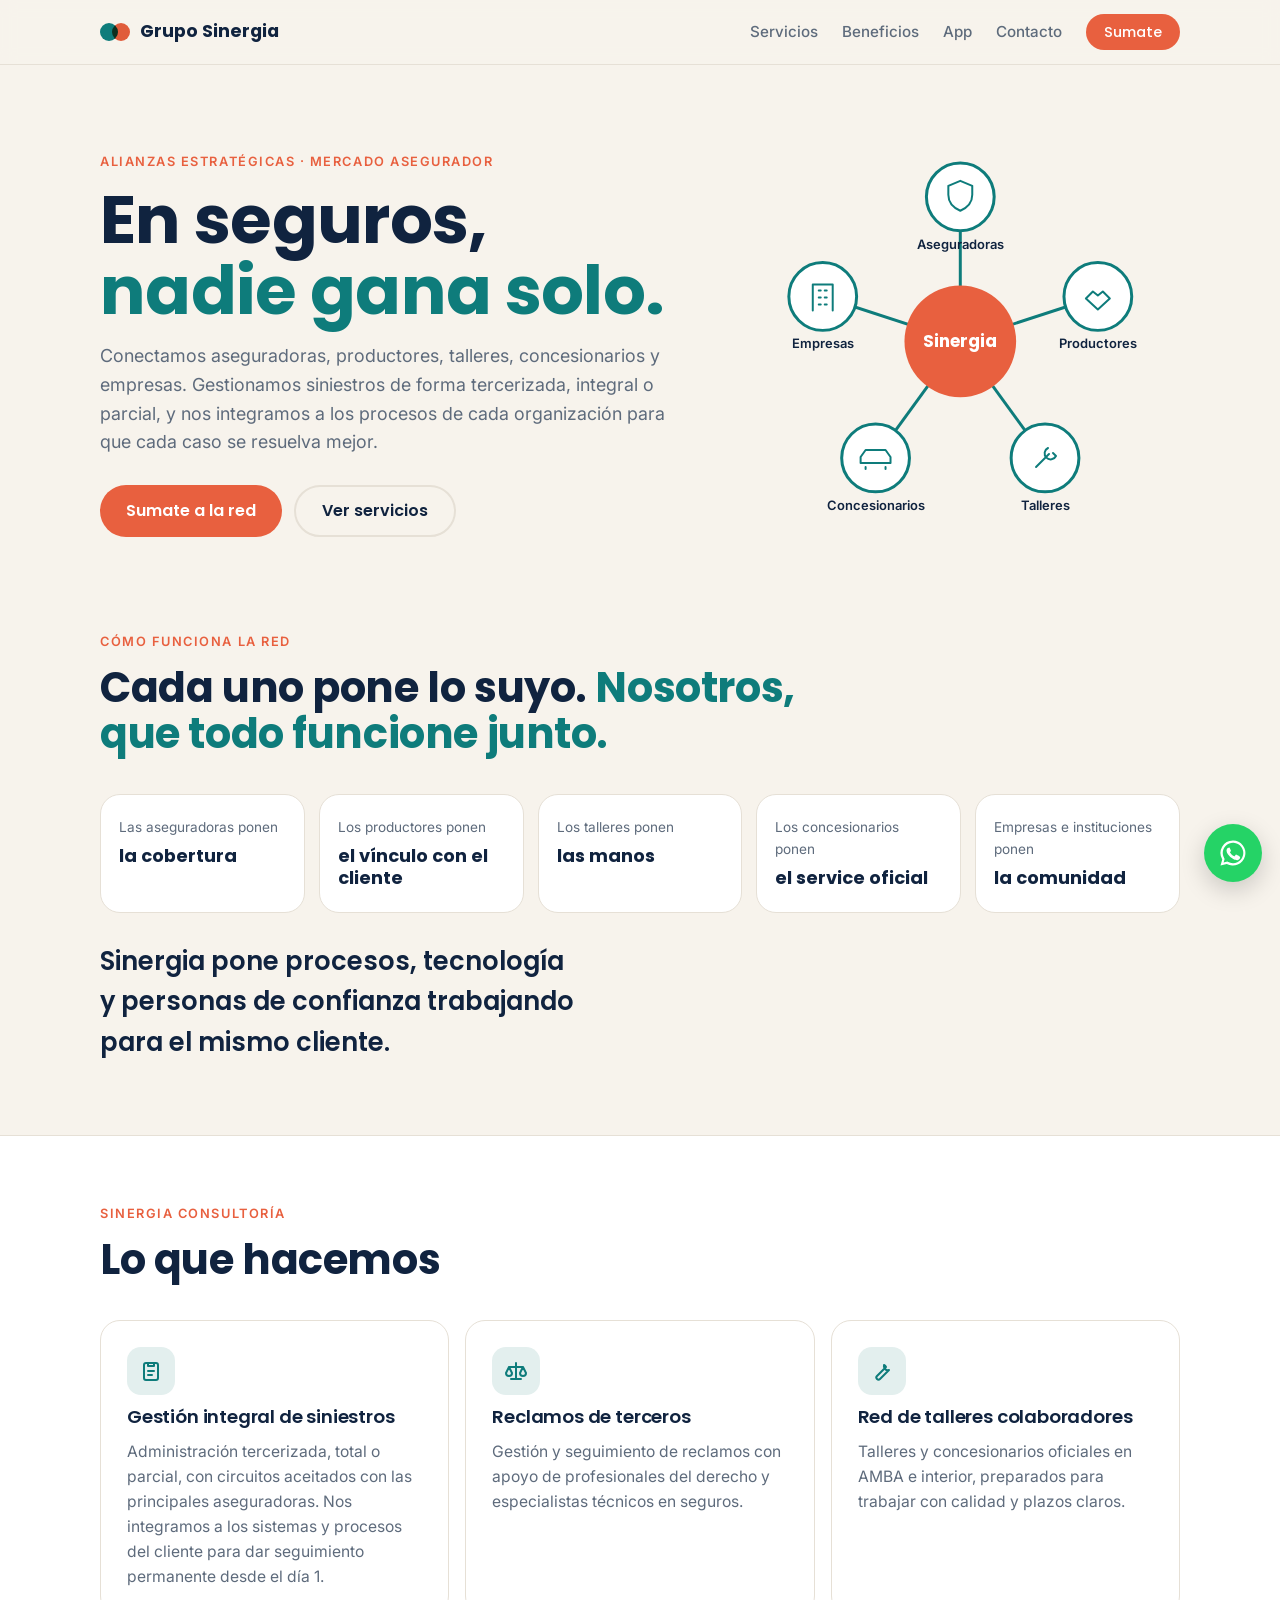
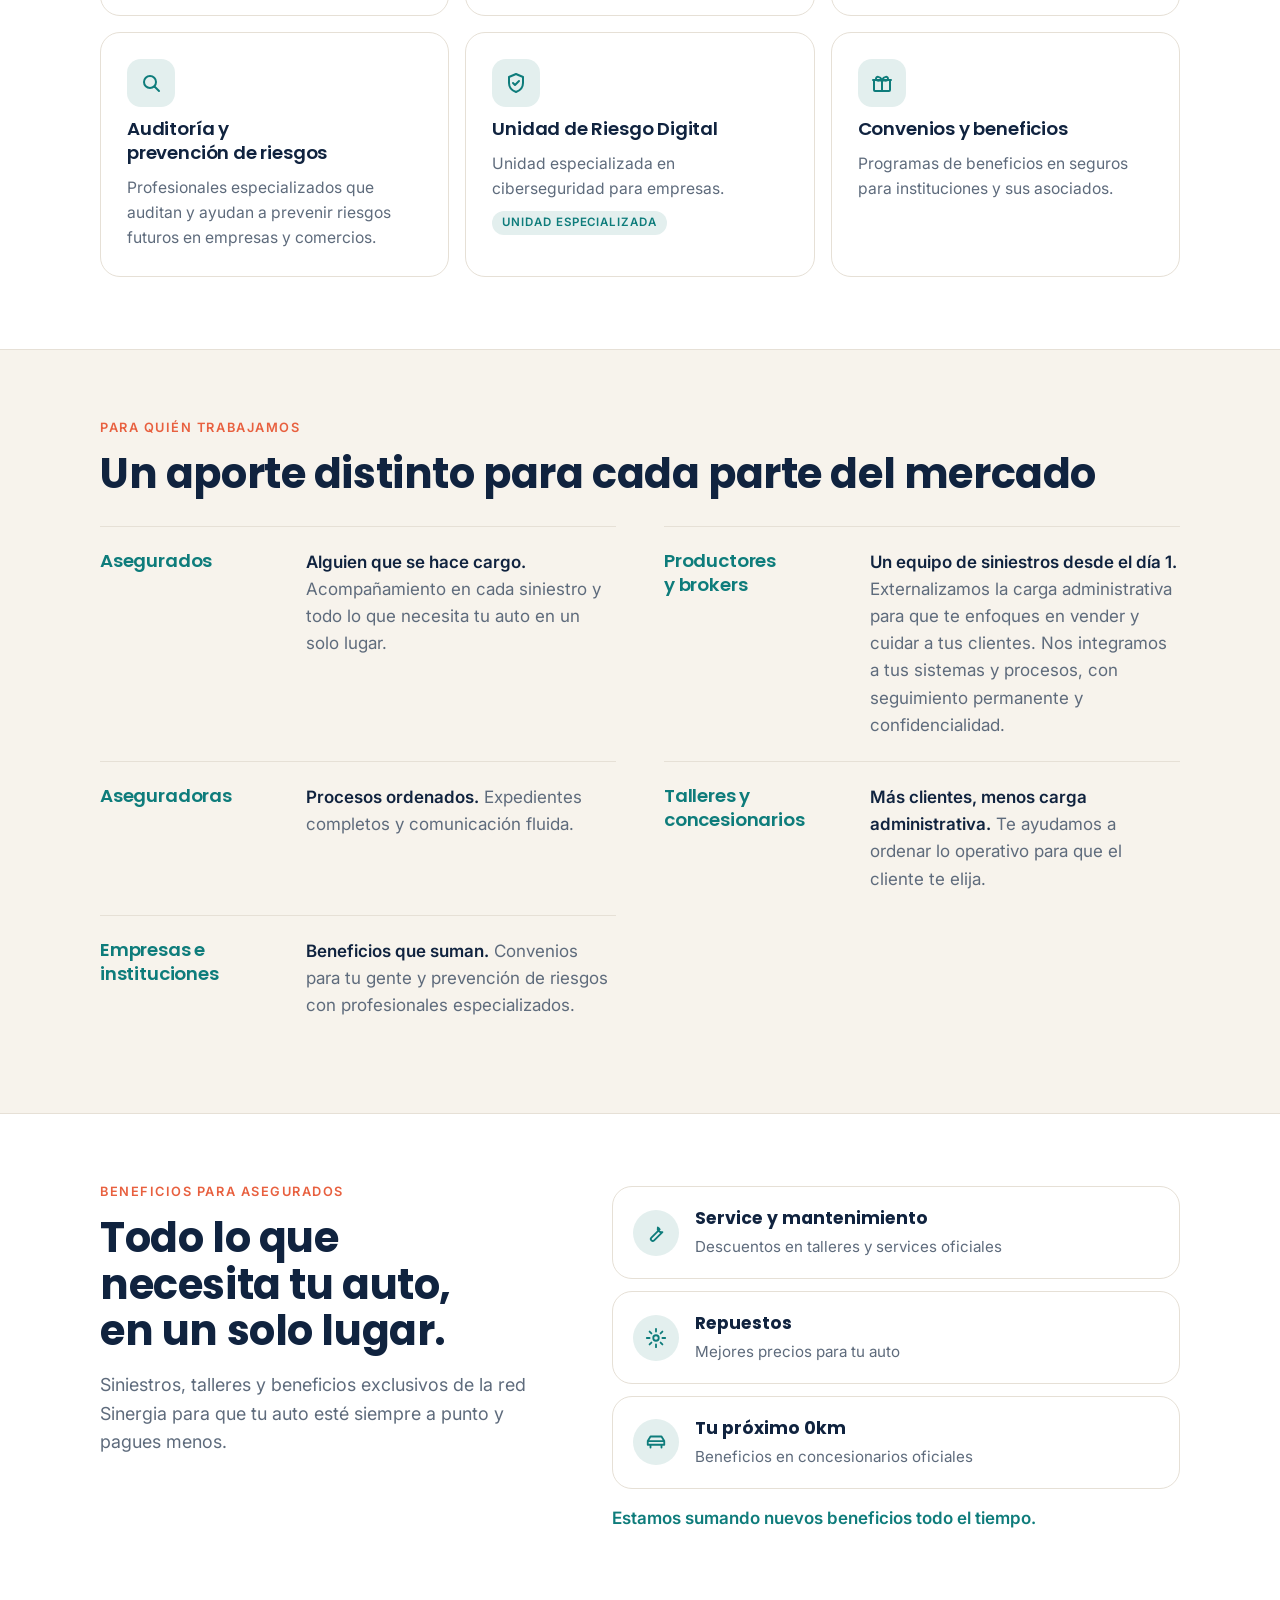
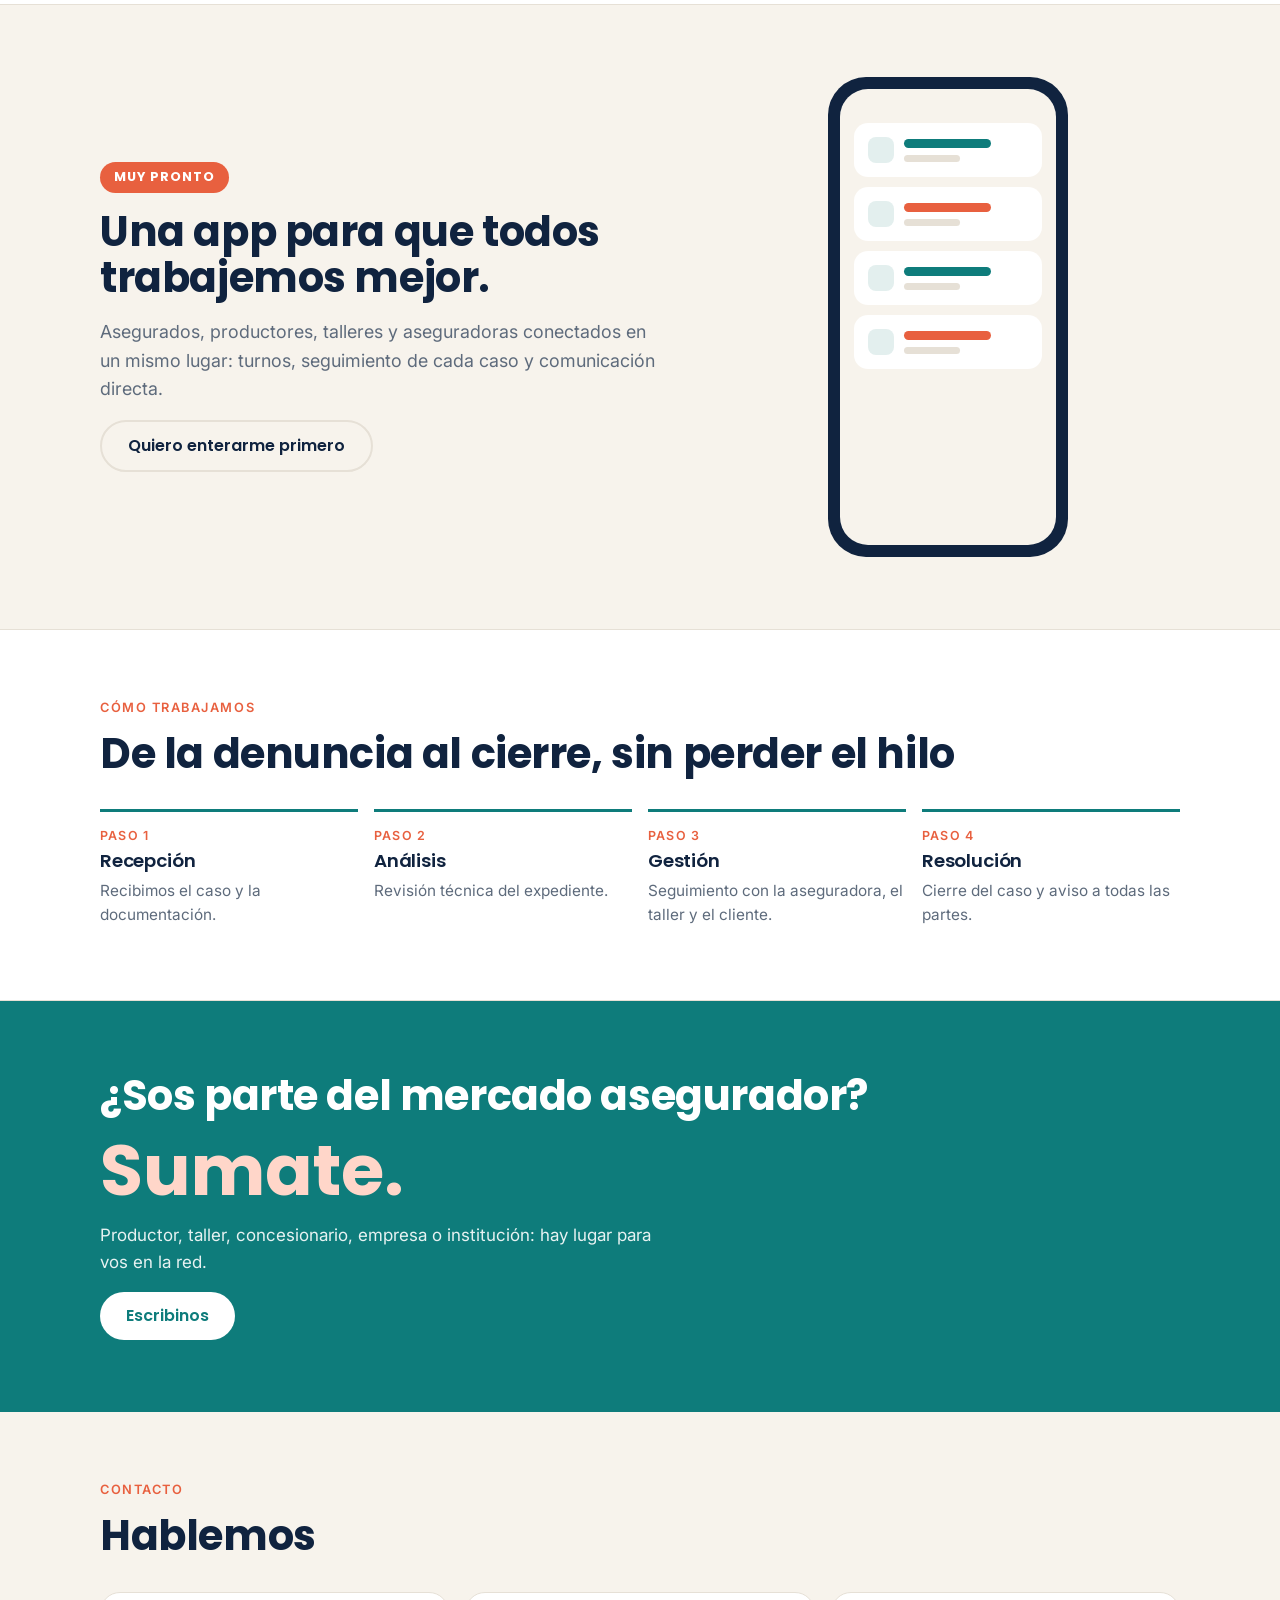
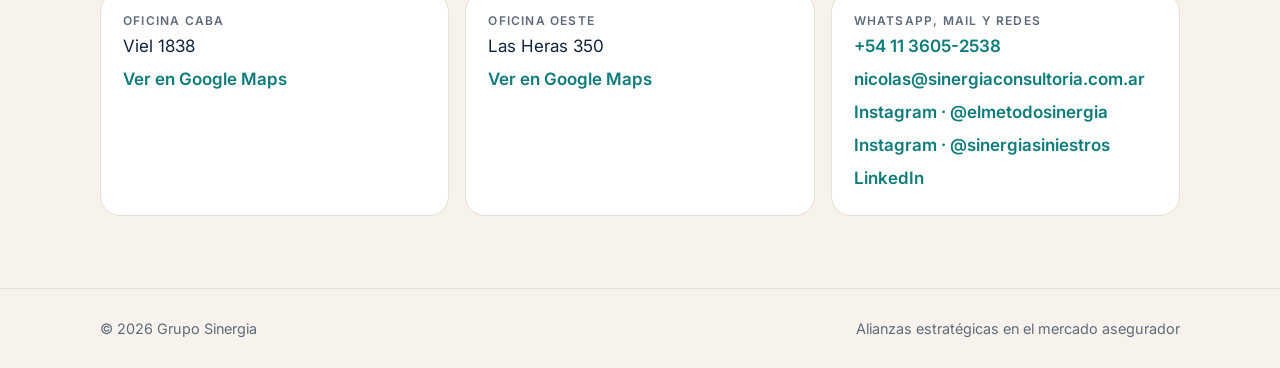
==== commit 62631d14: "Agregue enlaces a Google Maps para las oficinas y eliminé un correo electrónico obsoleto." ====
--- a/index.html
+++ b/index.html
@@ -1158,12 +1158,17 @@
             <h2>Hablemos</h2>
           </div>
           <div class="contact">
-            <div><small>Oficina CABA</small><span>Viel 1838, CABA</span></div>
             <div>
-              <small>Oficina Oeste</small
-              ><span
-                >Las Heras 350, departamento 305, Ituzaingó, Buenos Aires · CP
-                1714</span
+              <small>Oficina CABA</small><span>Viel 1838</span
+              ><a
+                href="https://www.google.com/maps/search/?api=1&query=viel+1838%C3%B3"
+                target="_blank"
+                rel="noopener"
+                >Ver en Google Maps</a
+              >
+            </div>
+            <div>
+              <small>Oficina Oeste</small><span>Las Heras 350</span
               ><a
                 href="https://www.google.com/maps/search/?api=1&query=Las+Heras+350+Ituzaing%C3%B3"
                 target="_blank"
@@ -1180,8 +1185,6 @@
                 >+54 11 3605-2538</a
               ><a href="mailto:nicolas@sinergiaconsultoria.com.ar"
                 >nicolas@sinergiaconsultoria.com.ar</a
-              ><a href="mailto:npatella@sinergiaconsultora.com"
-                >npatella@sinergiaconsultora.com</a
               ><a
                 href="https://www.instagram.com/elmetodosinergia/"
                 target="_blank"
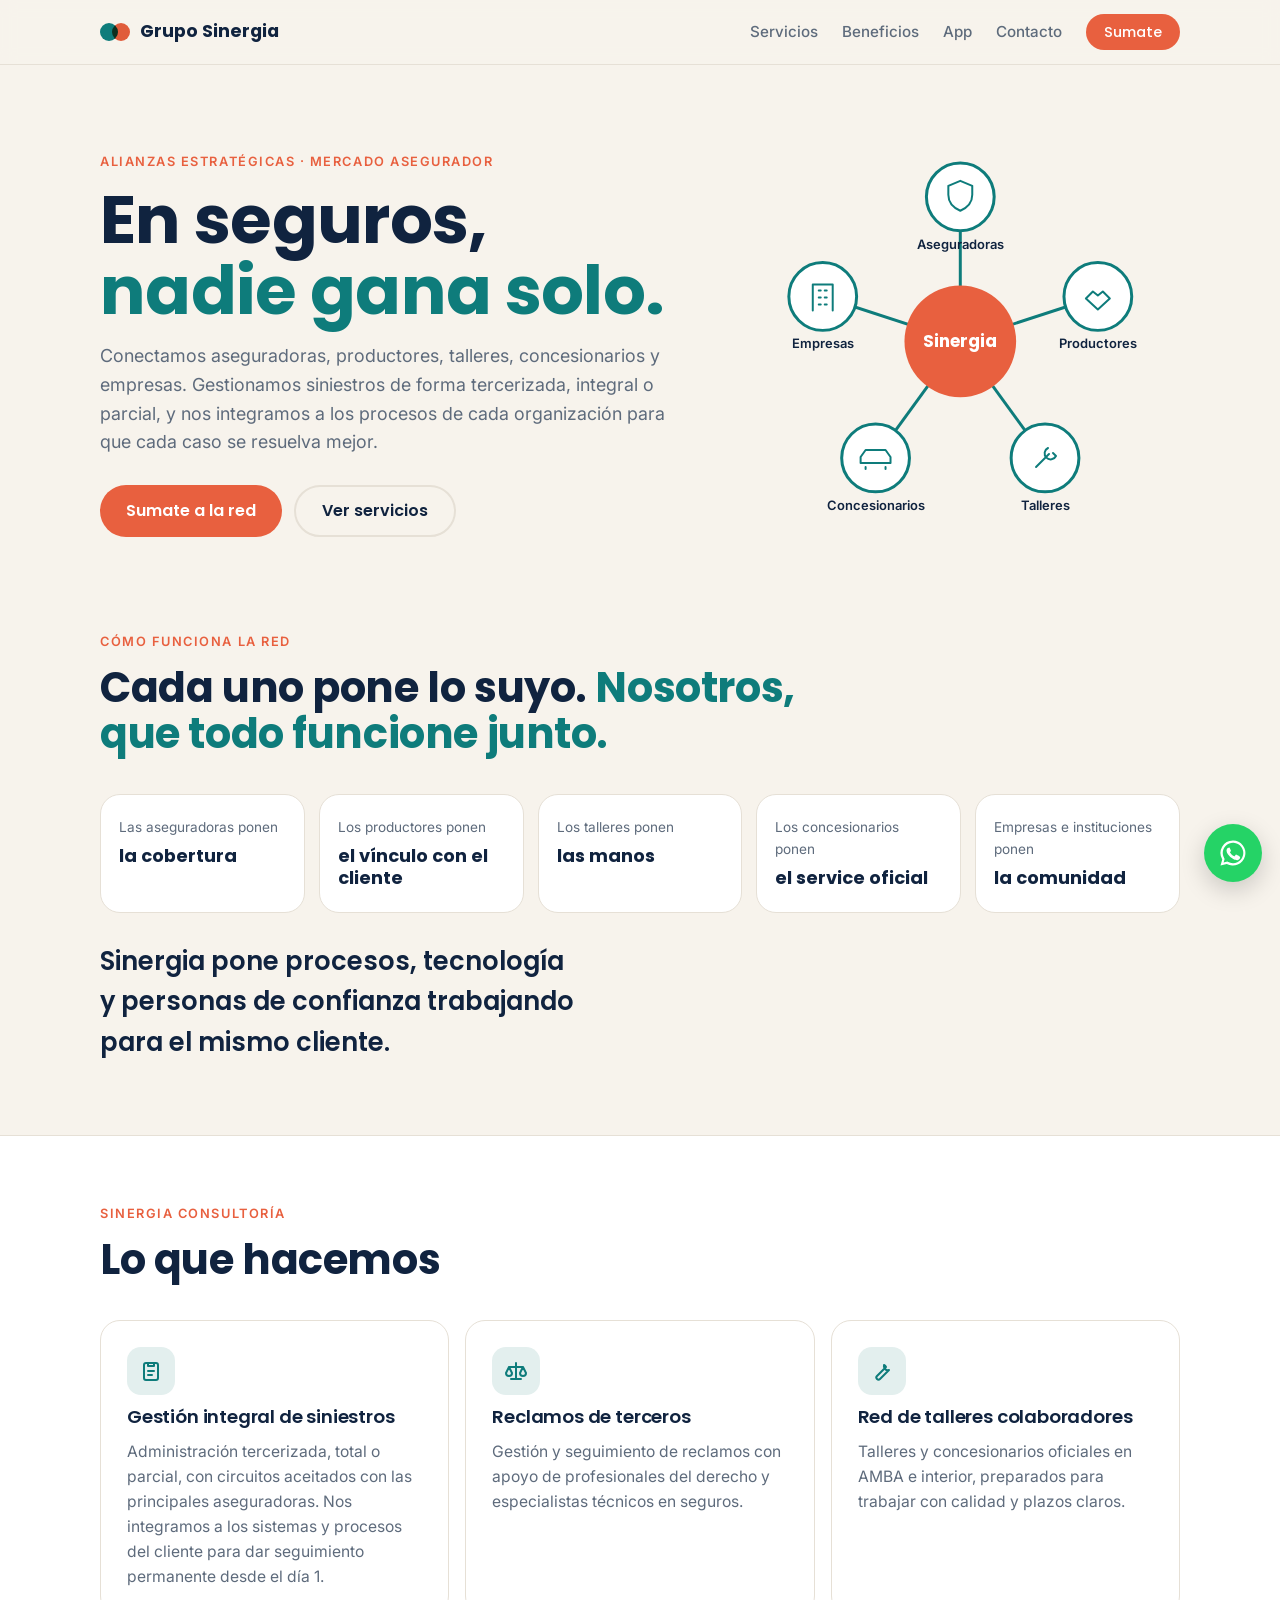
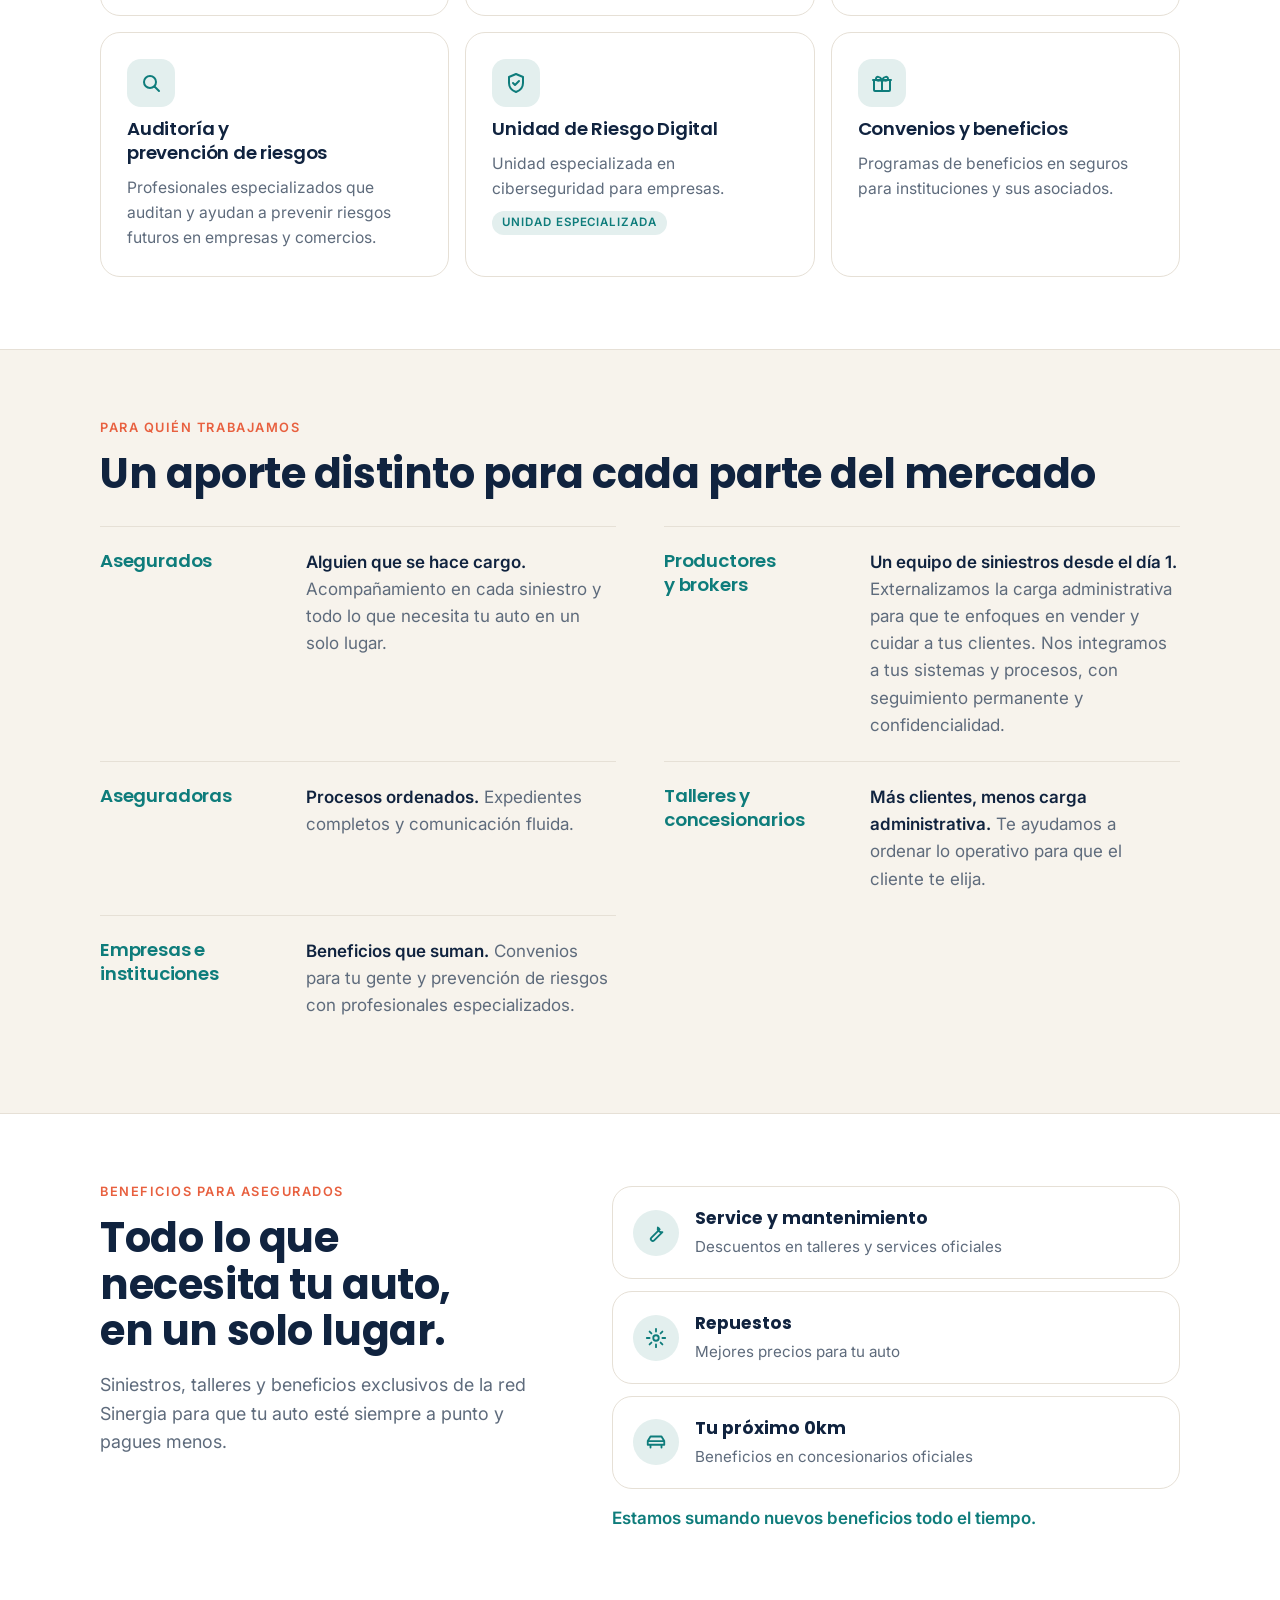
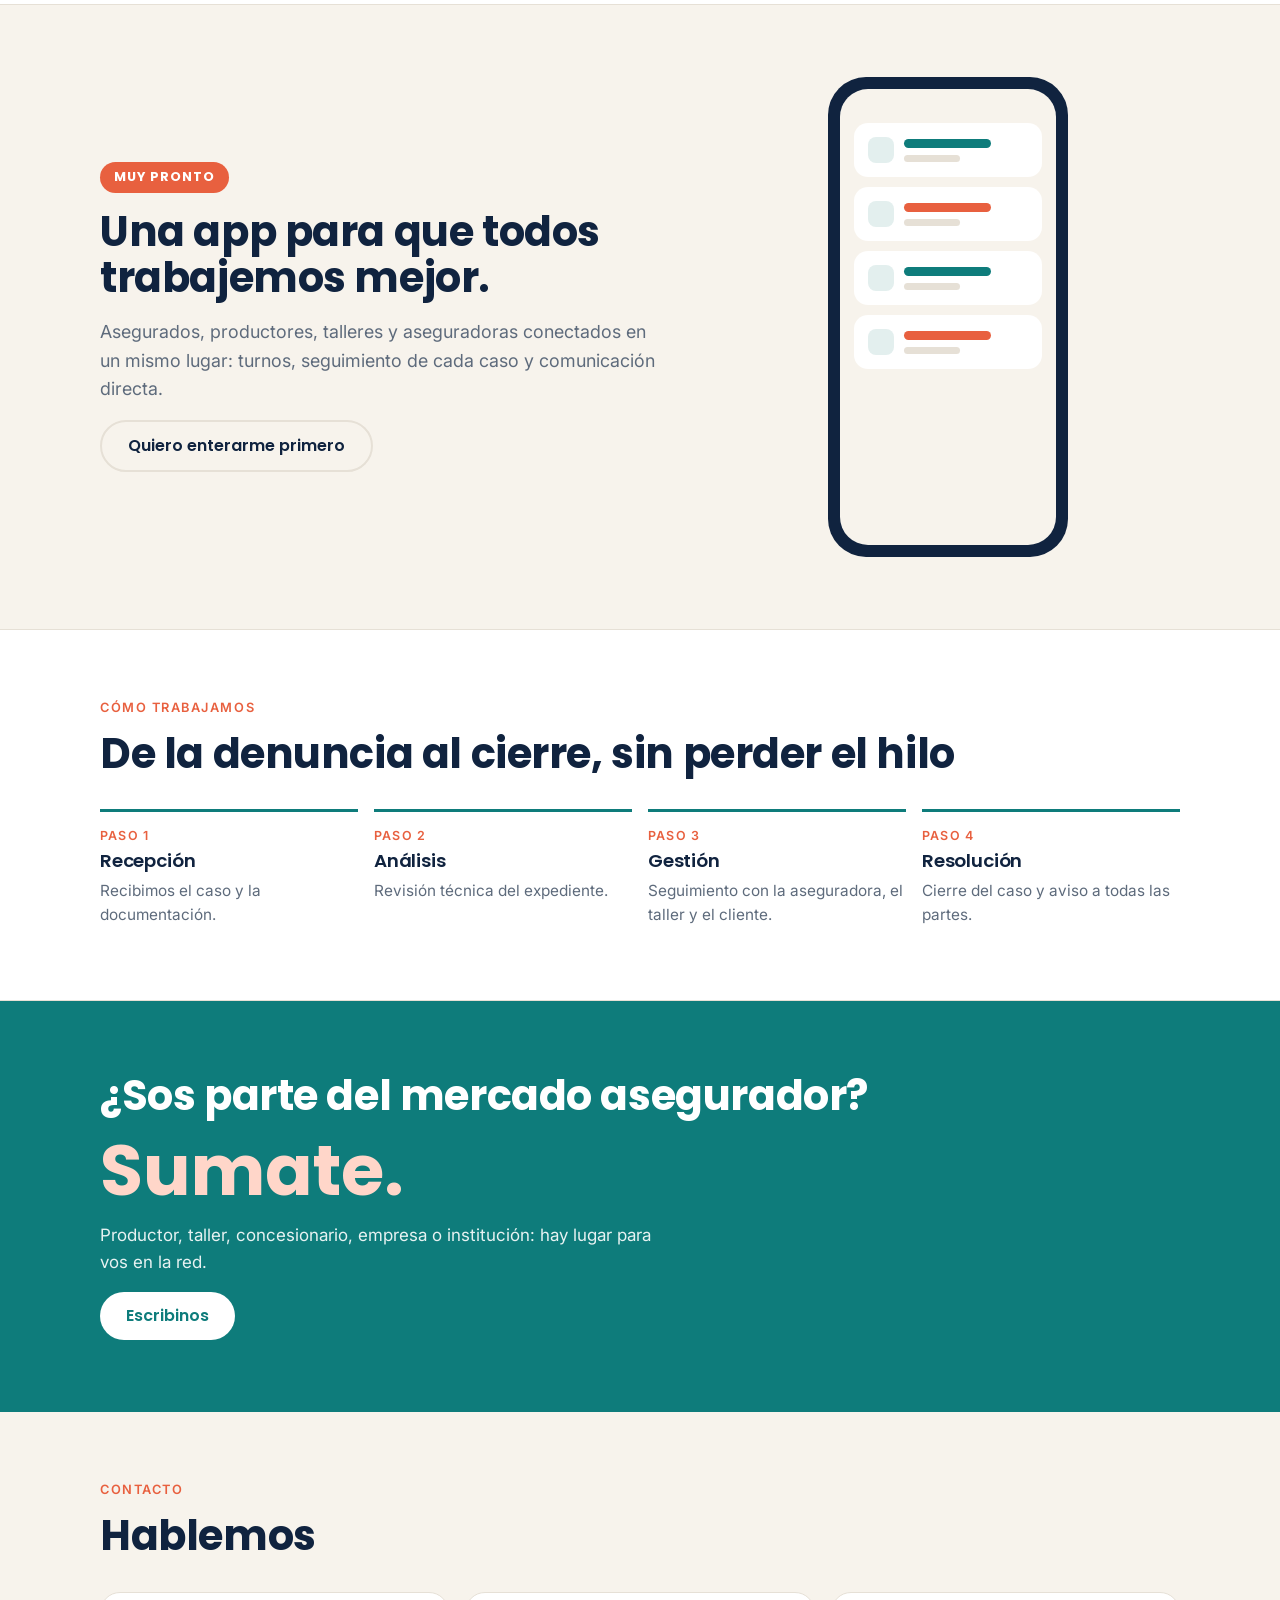
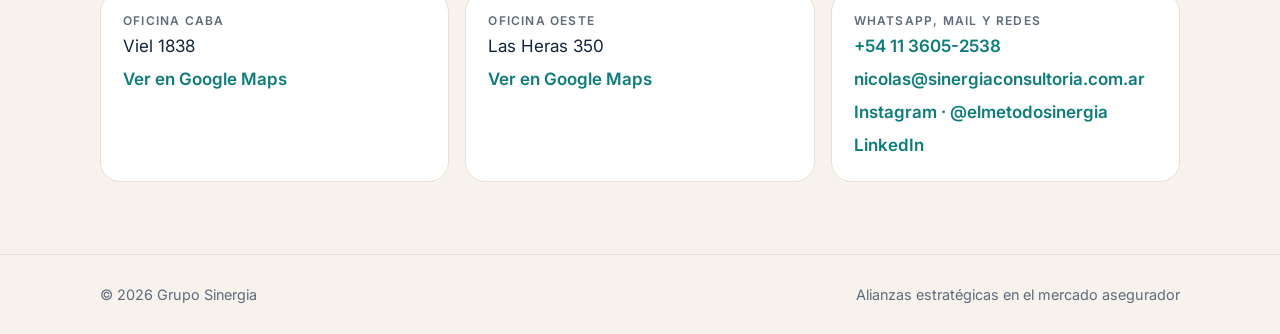
==== commit 531bce69: "Remove outdated Instagram link Removed Instagram link for 'sinergiasiniestros'." ====
--- a/index.html
+++ b/index.html
@@ -1191,11 +1191,6 @@
                 rel="noopener"
                 >Instagram · @elmetodosinergia</a
               ><a
-                href="https://www.instagram.com/sinergiasiniestros/"
-                target="_blank"
-                rel="noopener"
-                >Instagram · @sinergiasiniestros</a
-              ><a
                 href="https://www.linkedin.com/in/nicolas-alejandro-patella-97b535156/"
                 target="_blank"
                 rel="noopener"
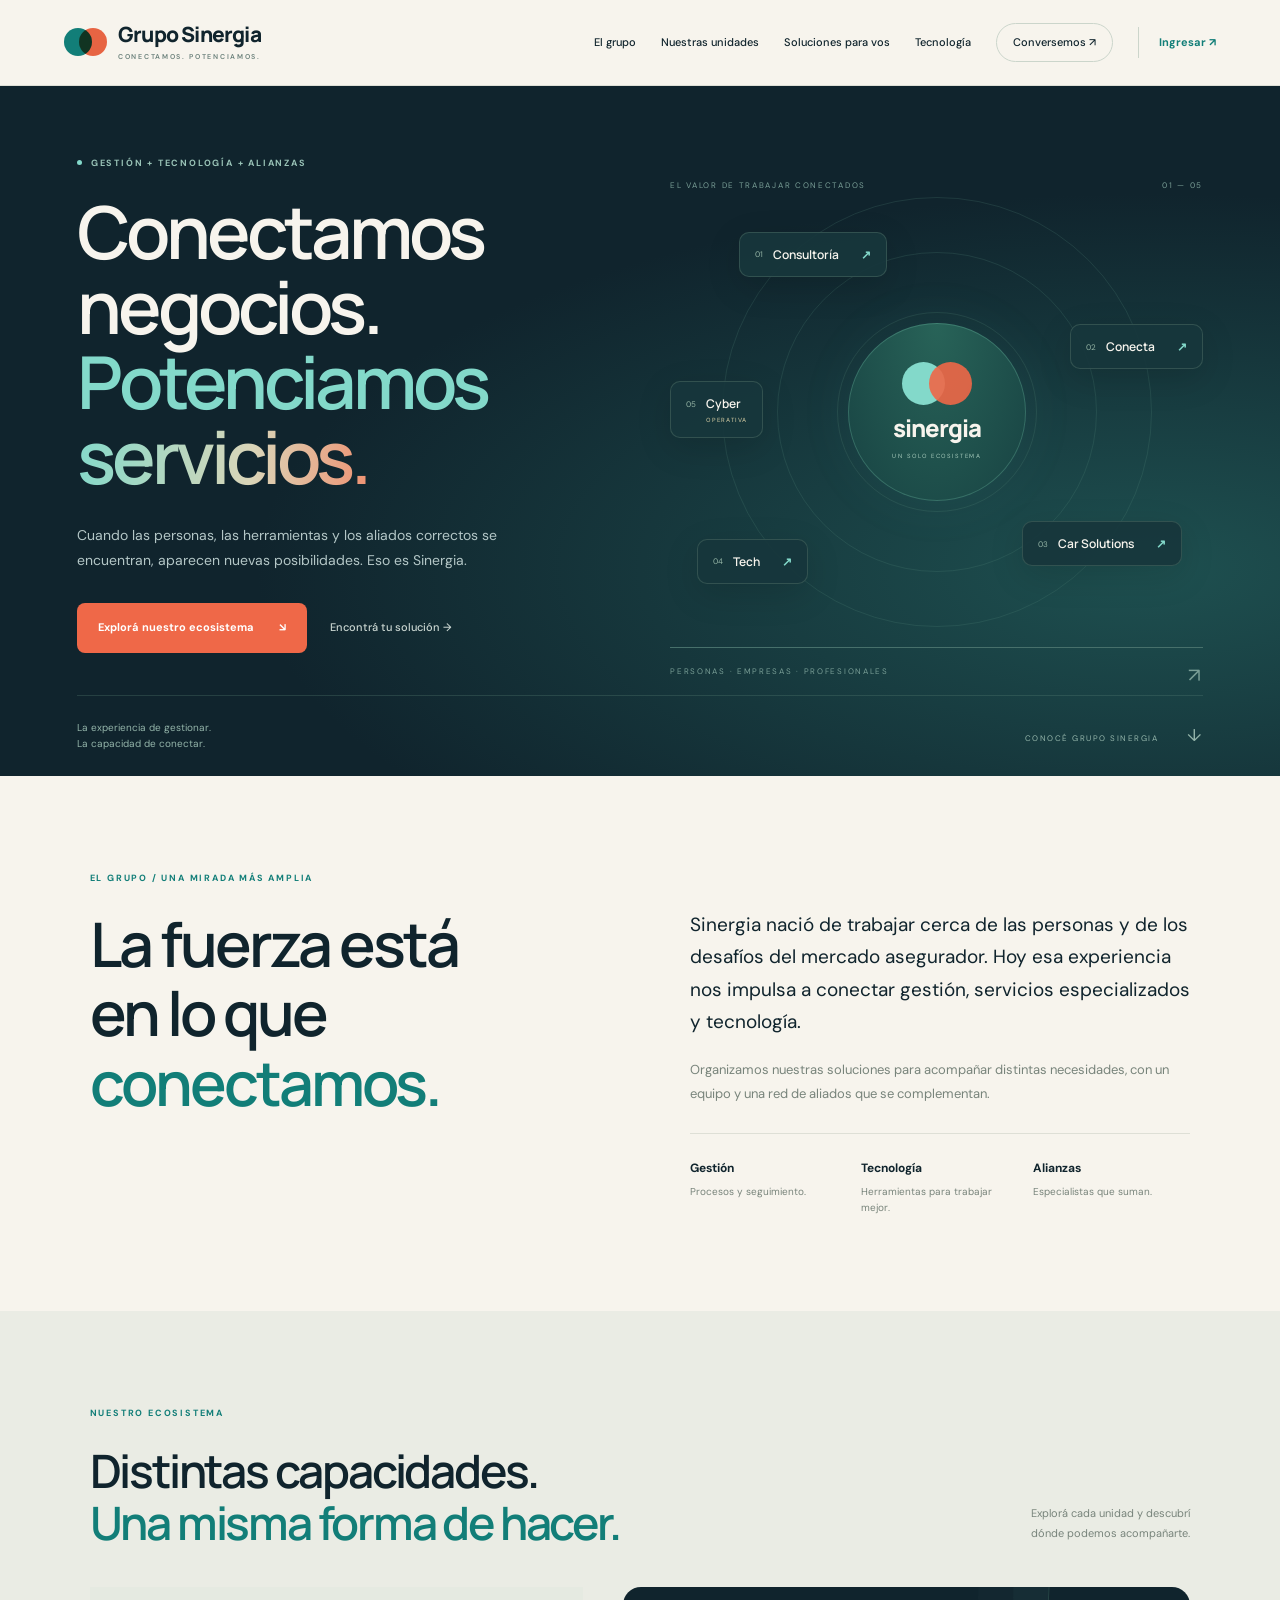
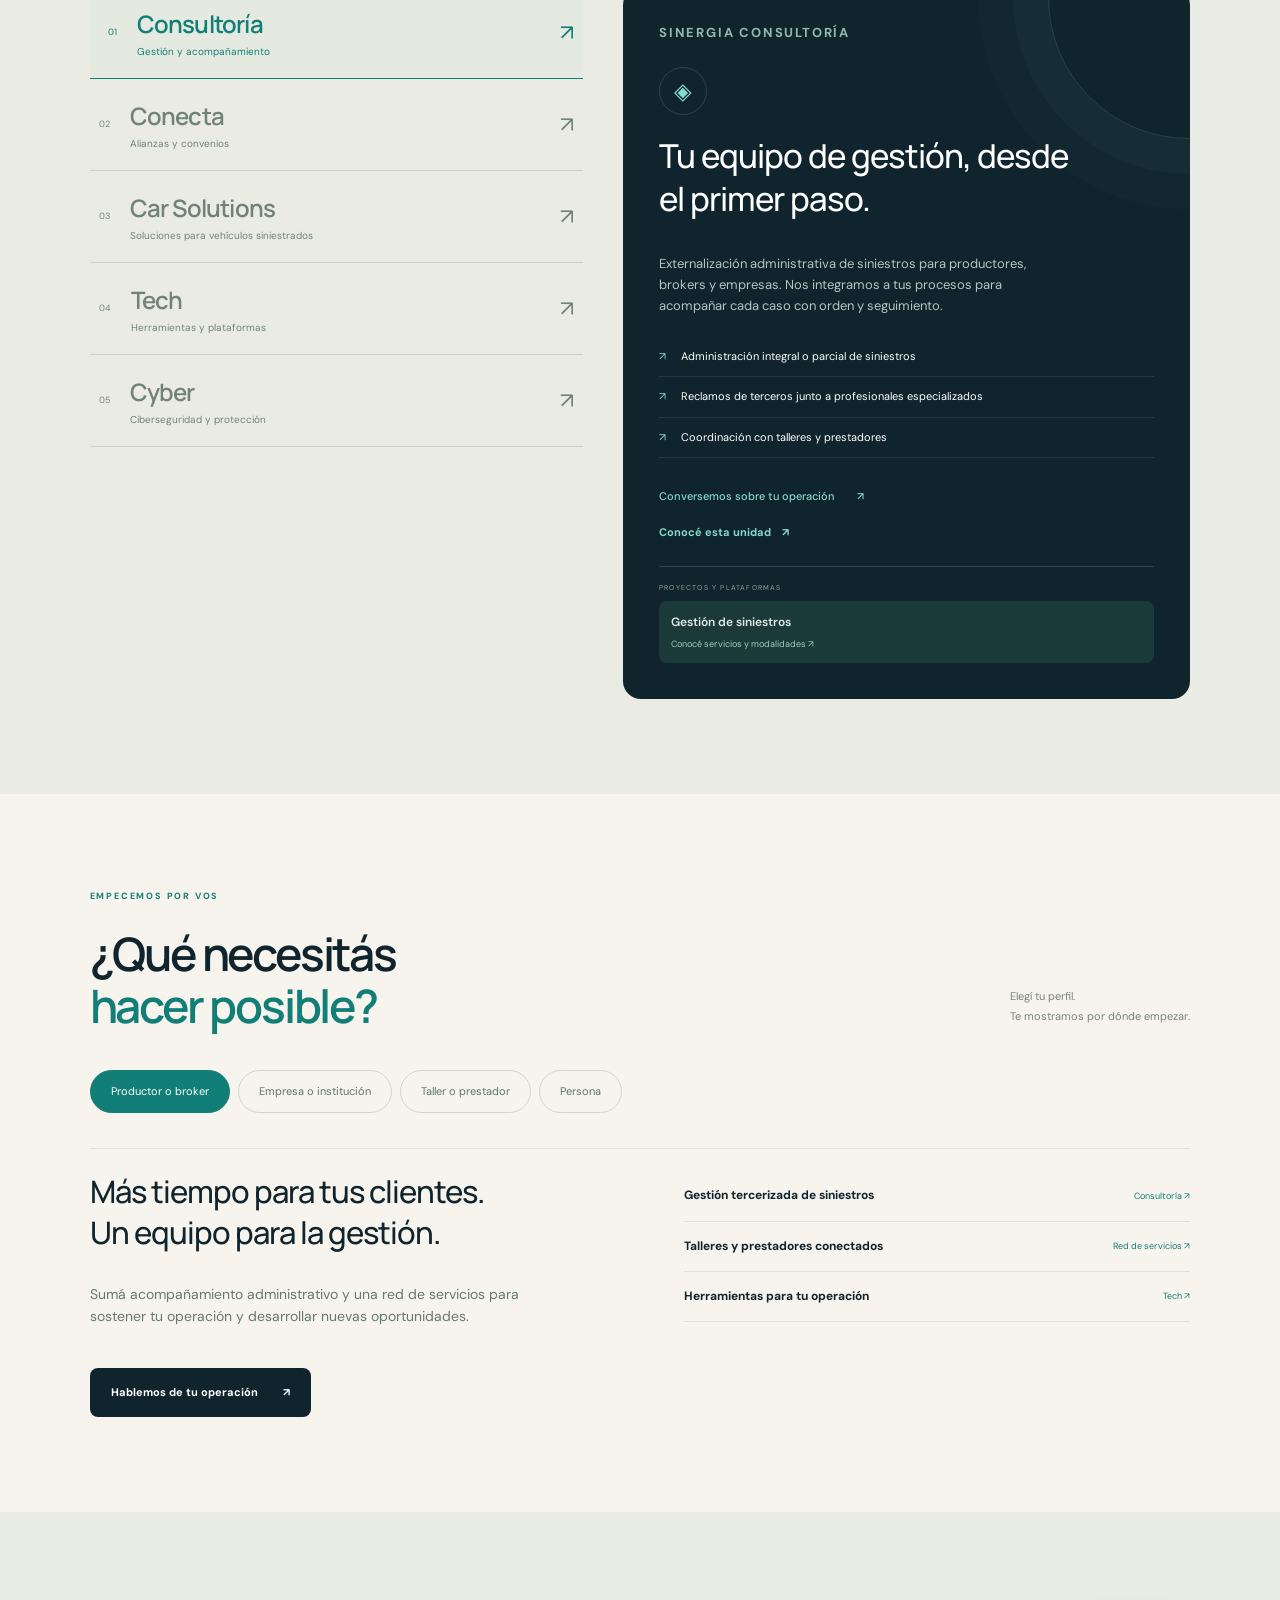
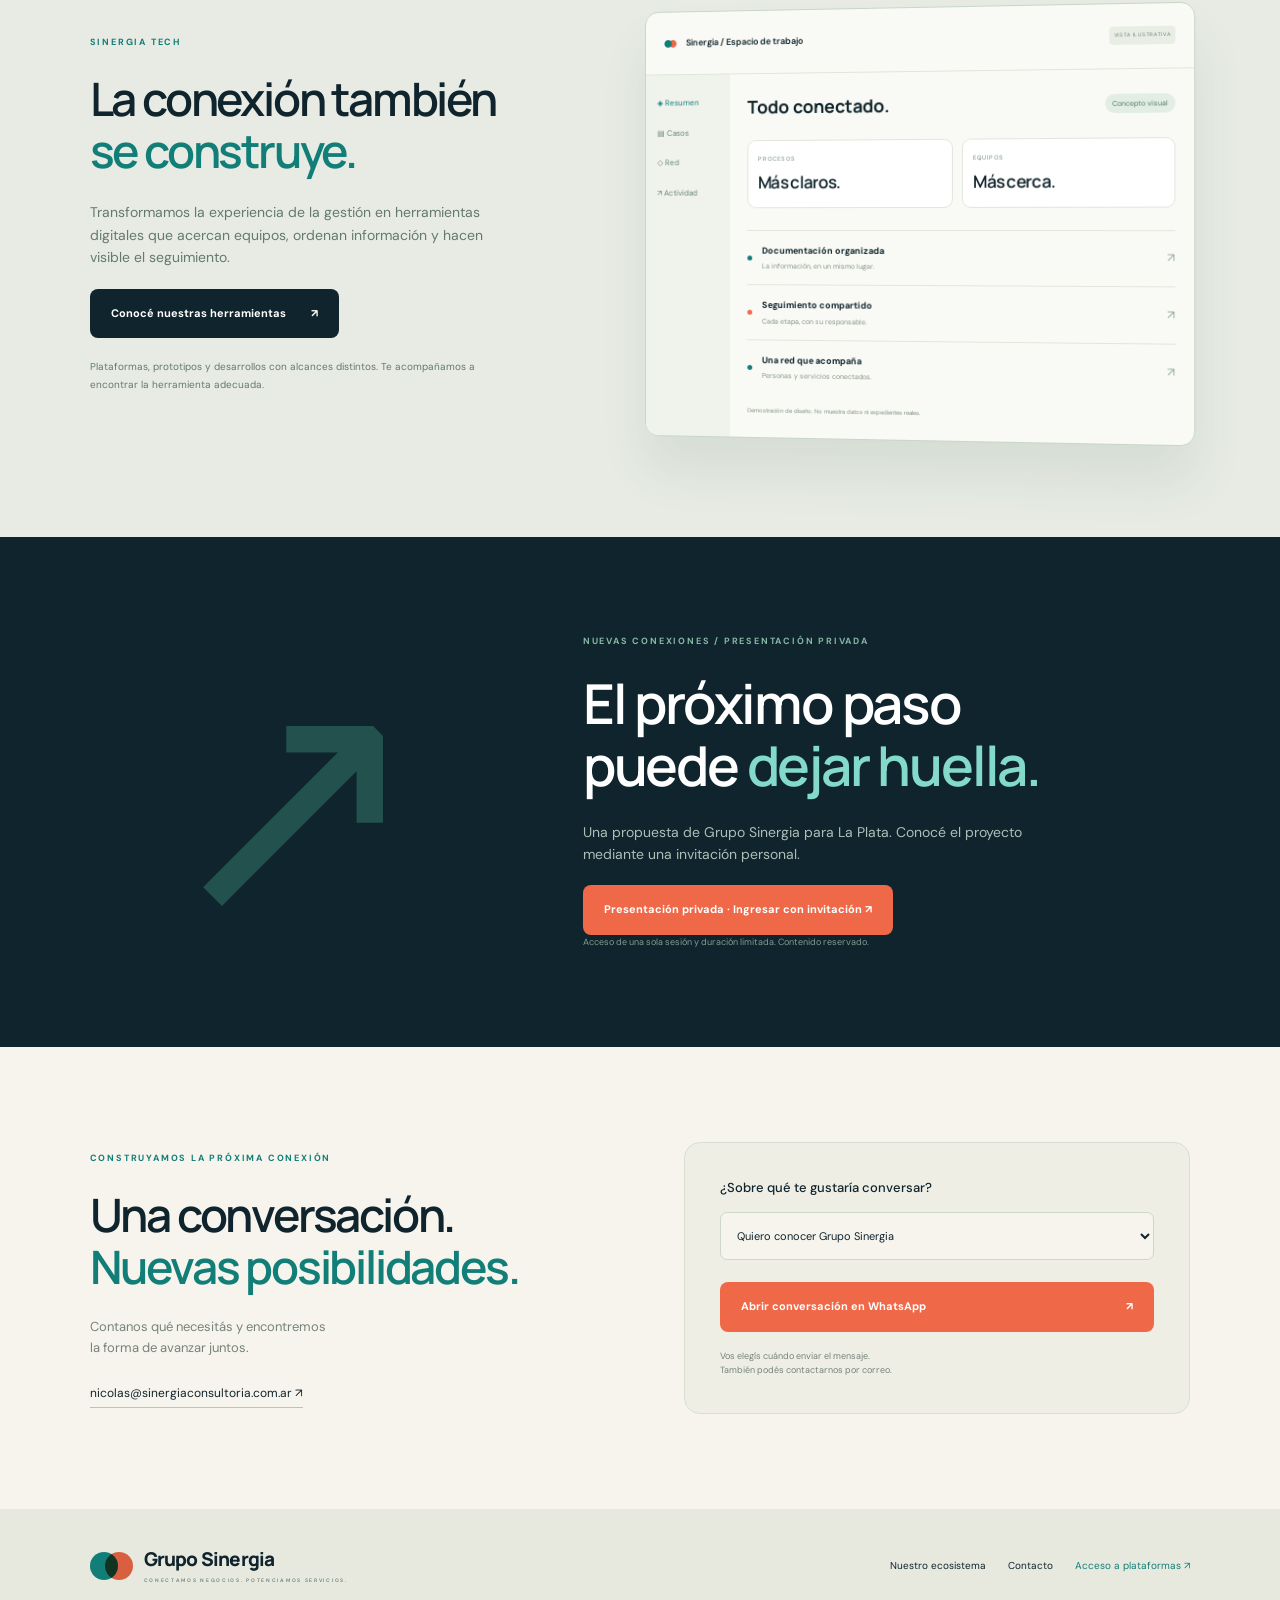
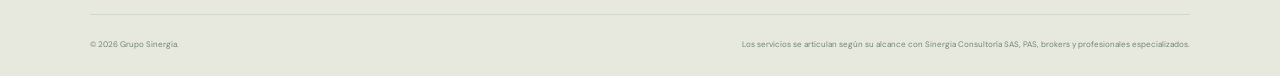
==== commit 9f088a91: "Update index.htmlWeb nueva de Grupo Sinergia" ====
--- a/index.html
+++ b/index.html
@@ -1,1224 +1,32 @@
-<!doctype html>
-<html lang="es">
-  <head>
-    <meta charset="UTF-8" />
-    <meta name="viewport" content="width=device-width, initial-scale=1.0" />
-    <title>Grupo Sinergia | Soluciones para el mercado asegurador</title>
-    <meta
-      name="description"
-      content="Sinergia Consultoría conecta al mercado asegurador con gestión de siniestros, red de talleres, beneficios y prevención de riesgos."
-    />
-    <link rel="icon" type="image/png" href="logo.png" />
-    <link rel="preconnect" href="https://fonts.googleapis.com" />
-    <link rel="preconnect" href="https://fonts.gstatic.com" crossorigin />
-    <link
-      rel="stylesheet"
-      href="https://fonts.googleapis.com/css2?family=Poppins:wght@500;600;700&family=Inter:wght@400;500;600&display=swap"
-    />
-    <style>
-      :root {
-        --bg: #f7f3ec;
-        --surface: #ffffff;
-        --line: #e6e0d6;
-        --ink: #10233f;
-        --muted: #5e6b7c;
-        --teal: #0e7c7b;
-        --teal-soft: #e3efee;
-        --coral: #e8603f;
-        --coral-ink: #ffffff;
-        --band: #0e7c7b;
-        --band-ink: #ffffff;
-        --band-soft: #ffd6c9;
-        --display:
-          "Poppins", ui-sans-serif, system-ui, -apple-system, "Segoe UI",
-          sans-serif;
-        --body:
-          "Inter", ui-sans-serif, system-ui, -apple-system, "Segoe UI",
-          sans-serif;
-        --r: 20px;
-      }
-      @media (prefers-color-scheme: dark) {
-        :root:not([data-theme="light"]) {
-          --bg: #0f1a26;
-          --surface: #162433;
-          --line: #243649;
-          --ink: #eef2f5;
-          --muted: #9aa9b8;
-          --teal: #3fb5b2;
-          --teal-soft: #183a3e;
-          --coral: #f07a5c;
-          --coral-ink: #1a0e0a;
-          --band: #0c5e5d;
-          --band-ink: #f2fbfa;
-          --band-soft: #ffc7b6;
-          color-scheme: dark;
-        }
-      }
-      :root[data-theme="dark"] {
-        --bg: #0f1a26;
-        --surface: #162433;
-        --line: #243649;
-        --ink: #eef2f5;
-        --muted: #9aa9b8;
-        --teal: #3fb5b2;
-        --teal-soft: #183a3e;
-        --coral: #f07a5c;
-        --coral-ink: #1a0e0a;
-        --band: #0c5e5d;
-        --band-ink: #f2fbfa;
-        --band-soft: #ffc7b6;
-        color-scheme: dark;
-      }
+<!doctype html><html lang="es"><head><meta charset="utf-8"><meta name="viewport" content="width=device-width,initial-scale=1"><meta name="theme-color" content="#10242d"><meta property="og:title" content="Grupo Sinergia · Conectamos negocios. Potenciamos servicios."><meta property="og:description" content="Gestión, tecnología y alianzas para personas, empresas y profesionales."><meta property="og:type" content="website"><link rel="icon" href="data:image/svg+xml,%3Csvg xmlns=%22http://www.w3.org/2000/svg%22 viewBox=%220 0 40 30%22%3E%3Ccircle cx=%2214%22 cy=%2215%22 r=%2214%22 fill=%22%23127e78%22/%3E%3Ccircle cx=%2226%22 cy=%2215%22 r=%2214%22 fill=%22%23ef6848%22 fill-opacity=%22.85%22/%3E%3C/svg%3E"><meta name="description" content="Grupo Sinergia: gestión, tecnología y alianzas para personas, empresas y profesionales."><title>Grupo Sinergia · Conectamos negocios. Potenciamos servicios.</title><style>@import url('https://fonts.googleapis.com/css2?family=DM+Sans:wght@400;500;600;700&family=Manrope:wght@400;500;600;700;800&display=swap');
+:root{--ink:#10242d;--teal:#127e78;--mint:#83d9ca;--coral:#ef6848;--paper:#f7f4ed;--line:#dedfd6}*{box-sizing:border-box}html{scroll-behavior:smooth;scroll-padding-top:100px}body{margin:0;background:var(--paper);color:var(--ink);font:16px/1.6 'DM Sans',Arial,sans-serif}button,input,select{font:inherit}a{color:inherit}button,a{-webkit-tap-highlight-color:transparent}button{cursor:pointer}a{text-decoration:none}button:focus-visible,a:focus-visible,select:focus-visible,[tabindex="0"]:focus-visible{outline:3px solid var(--coral);outline-offset:5px}h1,h2,h3,p{margin-top:0}h1,h2,h3,.brand{font-family:Manrope,Arial,sans-serif}h2{font-size:clamp(32px,3.6vw,54px);font-weight:600;line-height:1.13;letter-spacing:-2.2px;margin-bottom:24px}h2 em{font-style:normal;color:var(--teal)}h3{font-size:22px;line-height:1.3}p{margin-bottom:20px}.concept{background:#173a3d;color:#b8d6cd;text-align:center;padding:6px 15px;font-size:9px;letter-spacing:1.5px}.concept span{padding:0 8px}.header{display:flex;align-items:center;justify-content:space-between;gap:20px;padding:22px 5%;border-bottom:1px solid #dedfd6;background:#f7f4edf5;position:sticky;top:0;z-index:20;backdrop-filter:blur(15px)}.brand{display:flex;align-items:center;gap:14px;font-size:21px;font-weight:800;letter-spacing:-.8px;line-height:1.15}.brand small{display:block;font:600 7px/1.5 'DM Sans',sans-serif;letter-spacing:1.7px;margin-top:6px;color:#6b817b}.brandmark{position:relative;width:40px;height:29px;display:block;flex-shrink:0}.brandmark i{position:absolute;width:28px;height:28px;border-radius:50%;background:var(--teal);left:0}.brandmark i+i{left:15px;background:var(--coral);mix-blend-mode:multiply}.header nav{display:flex;align-items:center;gap:25px;font-size:11px;font-weight:500}.header nav>a{transition:color .2s}.header nav>a:hover{color:var(--teal)}.nav-contact{border:1px solid #cbd5cb;border-radius:25px;padding:10px 16px}.portal-link{background:none;border:0;border-left:1px solid #ccd5cb;font-size:11px;padding:7px 0 7px 20px;color:var(--teal);font-weight:700}.menu-toggle{display:none}.hero{background:radial-gradient(ellipse at 90% 70%,#1e5050 0,transparent 55%),var(--ink);color:var(--paper);padding:70px 6% 0;display:grid;grid-template-columns:1.05fr 1fr;column-gap:3%;overflow:hidden}.eyebrow{font-size:9px;font-weight:700;letter-spacing:1.8px;color:var(--teal);margin-bottom:24px;display:flex;align-items:center;gap:9px}.hero .eyebrow{color:#99c3b7}.live-dot{height:5px;width:5px;display:inline-block;background:var(--mint);border-radius:50%}h1{font-size:clamp(48px,5.7vw,86px);font-weight:600;line-height:1.03;letter-spacing:-4px;margin:0 0 28px}h1>span{color:var(--mint)}h1 .lastword{background:linear-gradient(95deg,#83d9ca,#dad5b8 60%,#ef9272);background-clip:text;-webkit-background-clip:text;color:transparent}.hero-copy{max-width:430px;font-size:14px;color:#b4c7c7;line-height:1.8}.actions{display:flex;align-items:center;gap:23px;margin:30px 0 42px;flex-wrap:wrap}.button{display:inline-flex;align-items:center;justify-content:space-between;gap:25px;border-radius:8px;padding:16px 21px;font-size:11px;font-weight:700;border:0;transition:transform .2s,background .2s}.button:hover{transform:translateY(-2px)}.coral{background:var(--coral);color:white}.dark{background:var(--ink);color:white}.subtle{display:inline-flex;align-items:center;gap:22px;font-size:11px;font-weight:500}.hero .subtle{color:#cad6d1}.hero-visual{position:relative;align-self:center;padding-top:14px}.visual-label,.visual-footer{display:flex;justify-content:space-between;font-size:8px;letter-spacing:1.7px;color:#799e96}.visual-label b{font-weight:400}.visual-footer{border-top:1px solid #47706b;padding-top:17px;margin-top:15px}.visual-footer>span:last-child{font-size:20px;line-height:1}.ecosystem{position:relative;height:440px;max-width:540px;margin:auto}.orbit{position:absolute;border:1px solid #5a8b7e35;border-radius:50%;left:50%;top:50%;transform:translate(-50%,-50%)}.orbit-one{width:200px;height:200px}.orbit-two{width:320px;height:320px}.orbit-three{width:430px;height:430px}.core{position:absolute;left:50%;top:50%;transform:translate(-50%,-50%);display:flex;flex-direction:column;align-items:center;justify-content:center;width:178px;height:178px;border-radius:50%;background:radial-gradient(at top,#286358,#184343);box-shadow:0 0 60px #76d4b810,inset 0 0 0 1px #85d7ba40}.coremark{position:relative;width:70px;height:43px;margin-bottom:6px}.coremark i{position:absolute;left:0;width:43px;height:43px;background:#83d9ca;border-radius:50%}.coremark i+i{left:27px;background:var(--coral);opacity:.9}.core b{font:800 24px Manrope;letter-spacing:-1px}.core small{font-size:6px;letter-spacing:1.5px;color:#a5cabb;margin-top:8px}.sat{position:absolute;display:flex;align-items:center;gap:10px;padding:13px 15px;border:1px solid #698b7855;border-radius:10px;background:#17373cec;font:600 12px Manrope;box-shadow:0 10px 35px #0002;transition:transform .2s,border-color .2s}.sat:hover{transform:translateY(-4px);border-color:var(--mint)}.sat>span{font:400 8px 'DM Sans';color:#94b4a5}.sat i{font-style:normal;color:#83d9ca;margin-left:12px}.sat-one{left:13%;top:9%}.sat-two{right:0;top:30%}.sat-three{right:4%;bottom:15%}.sat-four{left:5%;bottom:11%}.sat-five{left:0;top:43%;display:grid;grid-template-columns:auto auto;gap:0 10px}.sat-five small{grid-column:2;font:500 6px 'DM Sans';letter-spacing:1px;color:#c0bc98;margin-top:4px}.hero-bottom{grid-column:1/-1;display:flex;align-items:center;justify-content:space-between;padding:24px 0;border-top:1px solid #5a80734d;color:#94b5aa;font-size:10px}.hero-bottom>a{font-size:8px;letter-spacing:1.5px}.hero-bottom>a span{margin-left:25px;font-size:17px}.section{padding:95px 7%}.intro-grid{display:grid;grid-template-columns:1fr 1fr;gap:9%}.intro h2{font-size:clamp(38px,4.8vw,69px);letter-spacing:-3px}.intro-copy>p:first-child{font-size:19px;line-height:1.7}.muted{font-size:13px;color:#78847b;line-height:1.8}.pillars{display:grid;grid-template-columns:repeat(3,1fr);border-top:1px solid var(--line);padding-top:25px;gap:15px;margin-top:28px}.pillars b{display:block;font-size:12px}.pillars span{display:block;font-size:10px;color:#78847b;margin-top:6px}.units{background:#eaece4}.section-heading{display:flex;align-items:flex-end;justify-content:space-between;gap:30px;margin-bottom:38px}.section-heading h2{margin-bottom:0}.section-heading>.muted{font-size:11px;margin-bottom:5px}.unit-explorer{display:grid;grid-template-columns:1fr 1.15fr;gap:40px}.unit-list{display:flex;flex-direction:column}.unit-list button{border:0;border-bottom:1px solid #cbd2c6;background:transparent;text-align:left;padding:20px 9px;display:flex;align-items:center;gap:20px;color:#71827a}.unit-list button>span{font-size:9px}.unit-list button>div{font:600 24px Manrope;letter-spacing:-.8px}.unit-list button small{display:block;font:400 10px 'DM Sans';letter-spacing:0;margin-top:5px}.unit-list i{font-style:normal;margin-left:auto;font-size:22px}.unit-list [aria-selected="true"]{color:var(--teal);border-bottom-color:var(--teal);background:#dce5d957;padding-left:18px}.unit-panel{background:var(--ink);color:white;border-radius:18px;padding:36px;display:flex;flex-direction:column;justify-content:space-between;min-height:480px;position:relative;overflow:hidden}.unit-panel:after{content:'';position:absolute;width:280px;height:280px;right:-140px;top:-130px;border:1px solid #82c8ab30;border-radius:50%;box-shadow:0 0 0 35px #82c8ab08,0 0 0 70px #82c8ab05;pointer-events:none}.unit-panel .eyebrow{color:#8dbbad}.unit-panel h3{font-size:33px;font-weight:500;letter-spacing:-1px;max-width:420px}.unit-panel p{font-size:13px;color:#b2c6c1;max-width:410px}.unit-panel ul{list-style:none;margin:0 0 24px;padding:0}.unit-panel li{font-size:11px;border-bottom:1px solid #72988b30;padding:11px 0}.unit-panel li:before{content:'↗';color:var(--mint);margin-right:15px}.unit-panel .subtle{color:var(--mint);align-self:flex-start}.unit-panel small{display:block;font-size:9px;color:#b6bfa8;margin:15px 0 0}.unit-glyph{width:48px;height:48px;border:1px solid #71ab9640;border-radius:50%;display:flex;align-items:center;justify-content:center;margin:0 0 20px;font-size:23px;color:var(--mint)}.audience-tabs{display:flex;gap:8px;flex-wrap:wrap;margin:35px 0}.audience-tabs button{background:transparent;border:1px solid #cdd7cb;border-radius:30px;padding:12px 20px;font-size:11px;color:#5d766a}.audience-tabs [aria-selected="true"]{background:var(--teal);color:white;border-color:var(--teal)}.audience-panel{display:grid;grid-template-columns:1fr 1fr;gap:8%;padding-top:22px;border-top:1px solid var(--line)}.audience-panel h3{font-size:31px;letter-spacing:-1px;font-weight:500}.audience-panel>div>p{font-size:14px;color:#667a70;max-width:450px}.solution-row{display:flex;align-items:center;justify-content:space-between;gap:20px;padding:15px 0;border-bottom:1px solid var(--line);font-size:12px}.solution-row span{font-size:9px;color:var(--teal)}.audience-panel .button{margin-top:20px}.technology{background:#e7ebe4;display:grid;grid-template-columns:1fr 1.15fr;gap:6%;align-items:center;overflow:hidden}.tech-copy>p:not(.eyebrow){font-size:14px;max-width:400px;color:#647970}.tech-copy .tech-note{font-size:10px!important;margin-top:20px}.product-preview{border:1px solid #c7d6c9;border-radius:14px;background:#f9faf5;box-shadow:0 35px 50px #30533d16;transform:perspective(1200px) rotateY(-6deg);overflow:hidden}.product-top{padding:17px 18px;border-bottom:1px solid #dee6da;display:flex;align-items:center;gap:8px}.product-top b{font-size:9px;font-weight:600}.mini-mark{color:var(--teal);text-shadow:5px 0 var(--coral);font-size:18px;margin-right:5px}.preview-tag{font-size:5px;letter-spacing:.7px;margin-left:auto;color:#647970;background:#e9eee5;padding:5px;border-radius:4px}.product-body{display:flex;min-height:300px}.product-side{padding:22px 12px;background:#eff3eb;display:flex;flex-direction:column;gap:18px;min-width:88px}.product-side span{font-size:8px;color:#698375}.product-side .active{color:var(--teal)}.product-content{padding:22px 18px;flex:1;min-width:0}.row{display:flex;align-items:center;justify-content:space-between;gap:10px}.product-content h3{font-size:18px;margin:0}.tag{font-size:7px;padding:4px 7px;border-radius:20px;background:#e2eee5;color:#50745d}.product-mini{display:grid;grid-template-columns:1fr 1fr;gap:9px;margin:22px 0}.product-mini>div{padding:14px 10px;background:white;border:1px solid #e1e6dc;border-radius:9px}.product-mini small{display:block;font-size:6px;color:#6c8877;letter-spacing:1px}.product-mini b{font:600 17px Manrope;letter-spacing:-.7px;margin-top:6px;display:block}.task{display:flex;align-items:center;gap:10px;padding:13px 0;border-top:1px solid #e1e6dc}.task>i{width:5px;height:5px;border-radius:50%;background:var(--teal);flex-shrink:0}.task>i.orange{background:var(--coral)}.task div{flex:1}.task b{display:block;font-size:9px}.task div span{font-size:7px;color:#829185;display:block;margin-top:3px}.task>span{font-size:12px;color:#94aa99}.illustration-note{font-size:6px;color:#829185;margin:12px 0 0}.impact{background:var(--ink);color:white;display:grid;grid-template-columns:1fr 1.5fr;gap:8%;align-items:center}.impact-symbol{font:300 clamp(150px,25vw,360px)/1 Manrope;color:#22514e;align-self:center;text-align:center}.impact .eyebrow{color:#86b7a5}.impact h2{font-size:clamp(38px,4.3vw,65px)}.impact h2 em{color:var(--mint)}.impact p:not(.eyebrow){font-size:14px;color:#acbfb7;max-width:460px}.impact .subtle{color:#93d1bb;margin:8px 0 20px}.impact small{display:block;font-size:9px;color:#829c91;max-width:400px}.contact{display:grid;grid-template-columns:1fr 1fr;gap:8%;align-items:center}.contact p:not(.eyebrow){font-size:13px;color:#758478}.mail{font-size:12px;border-bottom:1px solid #b7c6b7;padding-bottom:6px}.contact-card{padding:35px;border:1px solid #d9ded1;border-radius:16px;background:#eeeee5}.contact-card label{font-size:13px;display:block;margin-bottom:14px;font-weight:500}.contact-card select{display:block;width:100%;padding:15px 12px;background:var(--paper);border:1px solid #ccd8c8;border-radius:7px;font-size:11px;color:var(--ink);margin-bottom:22px}.contact-card .button{width:100%;font-size:11px}.contact-card p{font-size:9px!important;margin:17px 0 0}footer{background:#e7e9df;padding:40px 7% 25px;display:flex;justify-content:space-between;align-items:center;flex-wrap:wrap;gap:30px}footer>.brand{font-size:19px}footer>.brand small{font-size:5px}footer>div:not(.footer-bottom){display:flex;gap:22px;align-items:center;font-size:10px}footer button{border:0;background:none;font-size:10px;color:var(--teal);padding:0}.footer-bottom{width:100%;border-top:1px solid #cfd8cb;padding-top:23px;display:flex;justify-content:space-between;gap:40px}.footer-bottom p{font-size:8px;color:#718478;margin:0;max-width:580px}.footer-bottom p:first-child{min-width:220px}dialog{border:0;border-radius:18px;padding:30px;width:min(470px,92vw);background:var(--paper);color:var(--ink);box-shadow:0 20px 100px #0003}dialog::backdrop{background:#10242dcc;backdrop-filter:blur(6px)}dialog h2{font-size:32px;letter-spacing:-1px}dialog>p:not(.eyebrow){font-size:12px}.close{float:right;background:#e5eadd;border:0;border-radius:50%;width:30px;height:30px;font-size:22px}.portal-option{display:flex;justify-content:space-between;align-items:center;border-top:1px solid #d5dfcf;padding:20px 0}.portal-option b{display:block;font-size:14px}.portal-option span{display:block;font-size:11px;color:#78847b;margin-top:4px}.portal-option i{font-style:normal;font-size:20px;color:var(--teal)}
+@media(min-width:1550px){.hero,.section{padding-left:max(7%,calc((100vw - 1330px)/2));padding-right:max(7%,calc((100vw - 1330px)/2))}.hero{grid-template-columns:1fr 1fr}.hero-visual{min-width:480px}}
+@media(max-width:1050px){.header nav{gap:15px;font-size:10px}.brand{font-size:18px}.header .brand small{font-size:5px}.header{padding:19px 4%}.hero{padding-top:55px}.hero-copy{font-size:12px}.ecosystem{height:390px}.orbit-three{width:350px;height:350px}.orbit-two{width:270px;height:270px}.core{width:145px;height:145px}.sat{font-size:10px;padding:11px;gap:8px}.sat-one{left:6%;top:7%}.sat-five{left:0;top:39%}.sat-three{right:0;bottom:17%}.sat-four{left:3%;bottom:7%}.section{padding:75px 6%}.unit-panel{padding:28px}.unit-list button>div{font-size:22px}.unit-explorer{gap:25px}.product-side{display:none}}
+@media(max-width:780px){.header{padding:18px 6%}.header .brand{font-size:19px}.header .brand small{font-size:6px}.menu-toggle{display:flex;align-items:center;gap:12px;background:none;border:0;color:var(--ink);font-size:11px}.menu-toggle span{font-size:17px}.header nav{display:none;position:absolute;left:0;right:0;top:100%;background:var(--paper);padding:20px 6% 28px;box-shadow:0 20px 30px #10242d15;align-items:stretch;gap:0}.header nav.open{display:flex;flex-direction:column}.header nav>a,.header nav>button{padding:13px 0;border:0;border-bottom:1px solid var(--line);border-radius:0;font-size:13px;text-align:left}.hero{grid-template-columns:1fr;padding:45px 7% 0}h1{font-size:clamp(50px,10.7vw,76px);letter-spacing:-3.1px;line-height:1.02}.hero .eyebrow{font-size:8px;letter-spacing:1.4px;margin-bottom:26px}.hero-copy{font-size:13px;max-width:470px}.hero .actions{gap:20px;margin:26px 0 30px}.hero-visual{max-width:520px;width:100%;margin:0 auto 30px}.ecosystem{height:380px}.sat-one{left:16%;top:8%}.sat-two{right:0;top:30%}.sat-five{left:0;top:43%}.sat-three{right:3%;bottom:15%}.sat-four{left:8%;bottom:9%}.visual-label,.visual-footer{font-size:6px}.orbit-three{width:350px;height:350px}.hero-bottom{font-size:8px;gap:20px}.hero-bottom>a{font-size:6px;letter-spacing:1px}.hero-bottom>a span{margin-left:8px}.section{padding:60px 7%}.intro-grid,.unit-explorer,.audience-panel,.technology,.contact{grid-template-columns:1fr;gap:28px}.intro h2{font-size:46px;letter-spacing:-2px}.intro-copy>p:first-child{font-size:17px}.pillars{gap:10px}.pillars b{font-size:11px}.pillars span{font-size:9px}.section-heading{display:block;margin-bottom:27px}.section-heading>.muted{margin:18px 0 0}.section-heading>.muted br{display:none}h2{font-size:36px;letter-spacing:-1.7px}.eyebrow{font-size:8px;letter-spacing:1.5px;margin-bottom:18px}.unit-list button{padding:15px 5px;gap:17px}.unit-list button>div{font-size:22px}.unit-list button small{font-size:9px}.unit-panel{min-height:440px;padding:28px}.unit-panel h3{font-size:30px}.unit-panel p{font-size:12px}.unit-panel li{font-size:10px}.audience-tabs{gap:8px;margin:27px 0}.audience-tabs button{font-size:10px;padding:10px 13px}.audience-panel h3{font-size:27px}.audience-panel>div>p{font-size:13px}.technology{gap:32px}.tech-copy>p:not(.eyebrow){font-size:13px}.product-preview{transform:none}.product-content{padding:20px 16px}.product-side{display:flex;min-width:72px;padding:22px 9px}.product-content h3{font-size:15px}.product-mini b{font-size:15px}.product-top{padding:15px 12px}.product-top b{font-size:8px}.product-top .preview-tag{font-size:5px}.impact{grid-template-columns:1fr;gap:0}.impact-symbol{display:none}.impact h2{font-size:43px}.impact p:not(.eyebrow){font-size:13px}.contact-card{padding:24px}.contact h2{font-size:39px}.mail{font-size:11px}footer{padding:35px 7% 25px;display:block}footer>div:not(.footer-bottom){margin:28px 0;flex-wrap:wrap;gap:20px}.footer-bottom{display:block}.footer-bottom p{margin:0 0 15px}.concept{font-size:7px;letter-spacing:.8px}html{scroll-padding-top:86px}}
+@media(prefers-reduced-motion:reduce){html{scroll-behavior:auto}*{transition:none!important}}
 
-      * {
-        box-sizing: border-box;
-      }
-      html {
-        scroll-behavior: smooth;
-      }
-      @media (prefers-reduced-motion: reduce) {
-        html {
-          scroll-behavior: auto;
-        }
-      }
-      body {
-        margin: 0;
-        background: var(--bg);
-        color: var(--ink);
-        font: 400 17px/1.6 var(--body);
-      }
-      .wrap {
-        max-width: 1120px;
-        margin: 0 auto;
-        padding-left: max(20px, env(safe-area-inset-left, 0px));
-        padding-right: max(20px, env(safe-area-inset-right, 0px));
-      }
-      section {
-        padding-block: 72px;
-      }
-      h1,
-      h2,
-      h3 {
-        font-family: var(--display);
-        color: var(--ink);
-        margin: 0;
-        text-wrap: balance;
-        letter-spacing: -0.01em;
-      }
-      h1 {
-        font-size: clamp(2.4rem, 6vw, 4.2rem);
-        line-height: 1.05;
-        font-weight: 700;
-      }
-      h2 {
-        font-size: clamp(1.8rem, 3.6vw, 2.6rem);
-        line-height: 1.12;
-        font-weight: 700;
-      }
-      h3 {
-        font-size: 1.15rem;
-        line-height: 1.3;
-        font-weight: 600;
-      }
-      p {
-        margin: 0;
-      }
-      .eyebrow {
-        font: 600 0.8rem/1 var(--body);
-        letter-spacing: 0.12em;
-        text-transform: uppercase;
-        color: var(--coral);
-      }
-      .lead {
-        color: var(--muted);
-        font-size: 1.12rem;
-        max-width: 58ch;
-      }
-      .stack {
-        display: flex;
-        flex-direction: column;
-        gap: 16px;
-      }
-      .btn {
-        display: inline-flex;
-        align-items: center;
-        gap: 10px;
-        font: 600 1rem/1 var(--display);
-        padding: 16px 26px;
-        border-radius: 999px;
-        text-decoration: none;
-        transition: transform 0.15s;
-      }
-      .btn:hover {
-        transform: translateY(-2px);
-      }
-      .btn:focus-visible,
-      a:focus-visible {
-        outline: 3px solid var(--teal);
-        outline-offset: 3px;
-      }
-      .btn-primary {
-        background: var(--coral);
-        color: var(--coral-ink);
-      }
-      .btn-ghost {
-        color: var(--ink);
-        border: 2px solid var(--line);
-      }
-      .teal {
-        color: var(--teal);
-      }
-
-      /* header */
-      header {
-        position: sticky;
-        top: env(safe-area-inset-top, 0px);
-        z-index: 20;
-        background: color-mix(in srgb, var(--bg) 92%, transparent);
-        backdrop-filter: blur(8px);
-        border-bottom: 1px solid var(--line);
-      }
-      body::before {
-        content: "";
-        position: fixed;
-        inset: 0 0 auto;
-        height: env(safe-area-inset-top, 0px);
-        z-index: 21;
-        background: var(--bg);
-      }
-      .nav {
-        display: flex;
-        align-items: center;
-        justify-content: space-between;
-        gap: 16px;
-        padding-block: 14px;
-      }
-      .brand {
-        display: flex;
-        align-items: center;
-        gap: 10px;
-        font: 700 1.1rem/1 var(--display);
-        color: var(--ink);
-        text-decoration: none;
-      }
-      .mark {
-        position: relative;
-        width: 30px;
-        height: 18px;
-      }
-      .mark i {
-        position: absolute;
-        top: 0;
-        width: 18px;
-        height: 18px;
-        border-radius: 50%;
-      }
-      .mark i:first-child {
-        left: 0;
-        background: var(--teal);
-      }
-      .mark i:last-child {
-        left: 12px;
-        background: var(--coral);
-        mix-blend-mode: multiply;
-      }
-      .navlinks {
-        display: flex;
-        gap: 24px;
-        align-items: center;
-      }
-      .navlinks a {
-        color: var(--muted);
-        text-decoration: none;
-        font-weight: 500;
-        font-size: 0.95rem;
-      }
-      .navlinks a:hover {
-        color: var(--ink);
-      }
-      .navlinks .btn {
-        padding: 11px 18px;
-        font-size: 0.9rem;
-        color: var(--coral-ink);
-      }
-      @media (max-width: 820px) {
-        .navlinks a:not(.btn) {
-          display: none;
-        }
-      }
-
-      /* hero */
-      .hero {
-        padding-block: 72px 56px;
-      }
-      .hero-grid {
-        display: grid;
-        grid-template-columns: 1.15fr 0.85fr;
-        gap: 48px;
-        align-items: center;
-      }
-      .hero-grid > * {
-        min-width: 0;
-      }
-      .hero .ctas {
-        display: flex;
-        flex-wrap: wrap;
-        gap: 12px;
-        margin-top: 12px;
-      }
-      .net {
-        width: 100%;
-        max-width: 440px;
-        height: auto;
-        justify-self: center;
-      }
-      .net .spoke {
-        stroke: var(--teal);
-        stroke-width: 3;
-      }
-      .net .node {
-        fill: var(--surface);
-        stroke: var(--teal);
-        stroke-width: 3;
-      }
-      .net .hub {
-        fill: var(--coral);
-      }
-      .net text {
-        font-family: var(--body);
-        font-size: 13px;
-        font-weight: 600;
-        fill: var(--ink);
-      }
-      .net .hubt {
-        fill: var(--coral-ink);
-        font-family: var(--display);
-        font-size: 17px;
-        font-weight: 700;
-      }
-      .net .ic {
-        stroke: var(--teal);
-        stroke-width: 2;
-        fill: none;
-        stroke-linecap: round;
-        stroke-linejoin: round;
-      }
-      @media (max-width: 860px) {
-        .hero-grid {
-          grid-template-columns: 1fr;
-        }
-        .net {
-          max-width: 360px;
-        }
-      }
-
-      /* aportes */
-      .aportes {
-        display: grid;
-        grid-template-columns: repeat(5, 1fr);
-        gap: 14px;
-        margin-top: 36px;
-      }
-      .aporte {
-        background: var(--surface);
-        border: 1px solid var(--line);
-        border-radius: var(--r);
-        padding: 22px 18px;
-        display: flex;
-        flex-direction: column;
-        gap: 6px;
-        min-width: 0;
-      }
-      .aporte small {
-        color: var(--muted);
-        font-size: 0.85rem;
-      }
-      .aporte strong {
-        font-family: var(--display);
-        font-size: 1.12rem;
-        line-height: 1.25;
-      }
-      .closing {
-        margin-top: 28px;
-        font-family: var(--display);
-        font-weight: 600;
-        font-size: clamp(1.2rem, 2.4vw, 1.6rem);
-        max-width: 30ch;
-      }
-      @media (max-width: 980px) {
-        .aportes {
-          grid-template-columns: repeat(2, 1fr);
-        }
-      }
-      @media (max-width: 480px) {
-        .aportes {
-          grid-template-columns: 1fr;
-        }
-      }
-
-      /* servicios */
-      .svc {
-        display: grid;
-        grid-template-columns: repeat(3, 1fr);
-        gap: 16px;
-        margin-top: 36px;
-      }
-      .svc article {
-        background: var(--surface);
-        border: 1px solid var(--line);
-        border-radius: var(--r);
-        padding: 26px;
-        display: flex;
-        flex-direction: column;
-        gap: 10px;
-        min-width: 0;
-      }
-      .svc .ico {
-        width: 48px;
-        height: 48px;
-        border-radius: 14px;
-        background: var(--teal-soft);
-        display: grid;
-        place-items: center;
-      }
-      .svc .ico svg {
-        width: 24px;
-        height: 24px;
-        stroke: var(--teal);
-        fill: none;
-        stroke-width: 2;
-        stroke-linecap: round;
-        stroke-linejoin: round;
-      }
-      .svc p {
-        color: var(--muted);
-        font-size: 0.98rem;
-      }
-      .svc .tag {
-        align-self: flex-start;
-        font: 600 0.72rem/1 var(--body);
-        letter-spacing: 0.08em;
-        text-transform: uppercase;
-        color: var(--teal);
-        background: var(--teal-soft);
-        padding: 6px 10px;
-        border-radius: 999px;
-      }
-      @media (max-width: 900px) {
-        .svc {
-          grid-template-columns: repeat(2, 1fr);
-        }
-      }
-      @media (max-width: 600px) {
-        .svc {
-          grid-template-columns: 1fr;
-        }
-      }
-
-      /* actores */
-      .alt {
-        background: var(--surface);
-        border-block: 1px solid var(--line);
-      }
-      .who {
-        display: grid;
-        grid-template-columns: repeat(2, 1fr);
-        gap: 0 48px;
-        margin-top: 28px;
-      }
-      .who div {
-        padding-block: 22px;
-        border-top: 1px solid var(--line);
-        display: grid;
-        grid-template-columns: 190px 1fr;
-        gap: 16px;
-        min-width: 0;
-      }
-      .who h3 {
-        color: var(--teal);
-      }
-      .who p {
-        color: var(--muted);
-      }
-      .who b {
-        color: var(--ink);
-        font-weight: 600;
-      }
-      @media (max-width: 860px) {
-        .who {
-          grid-template-columns: 1fr;
-        }
-      }
-      @media (max-width: 520px) {
-        .who div {
-          grid-template-columns: 1fr;
-          gap: 6px;
-        }
-      }
-
-      /* beneficios */
-      .ben-grid {
-        display: grid;
-        grid-template-columns: 0.9fr 1.1fr;
-        gap: 48px;
-        align-items: start;
-      }
-      .ben-grid > * {
-        min-width: 0;
-      }
-      .ben-list {
-        display: flex;
-        flex-direction: column;
-        gap: 12px;
-      }
-      .ben {
-        display: flex;
-        gap: 16px;
-        align-items: center;
-        background: var(--surface);
-        border: 1px solid var(--line);
-        border-radius: var(--r);
-        padding: 18px 20px;
-      }
-      .ben .ico {
-        flex: none;
-        width: 46px;
-        height: 46px;
-        border-radius: 50%;
-        background: var(--teal-soft);
-        display: grid;
-        place-items: center;
-      }
-      .ben .ico svg {
-        width: 22px;
-        height: 22px;
-        stroke: var(--teal);
-        fill: none;
-        stroke-width: 2;
-        stroke-linecap: round;
-        stroke-linejoin: round;
-      }
-      .ben div {
-        min-width: 0;
-      }
-      .ben strong {
-        font-family: var(--display);
-        font-size: 1.08rem;
-        display: block;
-      }
-      .ben span {
-        color: var(--muted);
-        font-size: 0.95rem;
-      }
-      .note {
-        color: var(--teal);
-        font-weight: 600;
-        margin-top: 4px;
-      }
-      @media (max-width: 860px) {
-        .ben-grid {
-          grid-template-columns: 1fr;
-          gap: 28px;
-        }
-      }
-
-      /* app */
-      .app-grid {
-        display: grid;
-        grid-template-columns: 1.1fr 0.9fr;
-        gap: 48px;
-        align-items: center;
-      }
-      .app-grid > * {
-        min-width: 0;
-      }
-      .pill {
-        align-self: flex-start;
-        background: var(--coral);
-        color: var(--coral-ink);
-        font: 700 0.8rem/1 var(--display);
-        letter-spacing: 0.08em;
-        padding: 9px 14px;
-        border-radius: 999px;
-        text-transform: uppercase;
-      }
-      .phone {
-        justify-self: center;
-        width: 240px;
-        max-width: 100%;
-        aspect-ratio: 9/18;
-        background: var(--ink);
-        border-radius: 38px;
-        padding: 12px;
-      }
-      .screen {
-        height: 100%;
-        background: var(--bg);
-        border-radius: 28px;
-        padding: 34px 14px 14px;
-        display: flex;
-        flex-direction: column;
-        gap: 10px;
-      }
-      .row {
-        background: var(--surface);
-        border-radius: 14px;
-        padding: 14px;
-        display: flex;
-        gap: 10px;
-        align-items: center;
-      }
-      .row i {
-        flex: none;
-        width: 26px;
-        height: 26px;
-        border-radius: 8px;
-        background: var(--teal-soft);
-      }
-      .row b {
-        display: block;
-        height: 9px;
-        border-radius: 5px;
-        background: var(--teal);
-        width: 70%;
-      }
-      .row u {
-        display: block;
-        height: 7px;
-        border-radius: 4px;
-        background: var(--line);
-        width: 45%;
-        margin-top: 7px;
-      }
-      .row:nth-child(even) b {
-        background: var(--coral);
-      }
-      .row > span {
-        flex: 1;
-        min-width: 0;
-      }
-      @media (max-width: 860px) {
-        .app-grid {
-          grid-template-columns: 1fr;
-        }
-      }
-
-      /* pasos */
-      .steps {
-        list-style: none;
-        padding: 0;
-        margin: 32px 0 0;
-        display: grid;
-        grid-template-columns: repeat(4, 1fr);
-        gap: 16px;
-        counter-reset: s;
-      }
-      .steps li {
-        counter-increment: s;
-        padding-top: 18px;
-        border-top: 3px solid var(--teal);
-        display: flex;
-        flex-direction: column;
-        gap: 6px;
-        min-width: 0;
-      }
-      .steps li::before {
-        content: "Paso " counter(s);
-        font: 600 0.78rem/1 var(--body);
-        letter-spacing: 0.1em;
-        text-transform: uppercase;
-        color: var(--coral);
-      }
-      .steps p {
-        color: var(--muted);
-        font-size: 0.96rem;
-      }
-      @media (max-width: 860px) {
-        .steps {
-          grid-template-columns: repeat(2, 1fr);
-        }
-      }
-      @media (max-width: 480px) {
-        .steps {
-          grid-template-columns: 1fr;
-        }
-      }
-
-      /* cta */
-      .cta {
-        background: var(--band);
-        color: var(--band-ink);
-      }
-      .cta h2 {
-        color: var(--band-ink);
-      }
-      .cta .big {
-        color: var(--band-soft);
-        font-family: var(--display);
-        font-weight: 700;
-        font-size: clamp(2.6rem, 7vw, 4.4rem);
-        line-height: 1;
-      }
-      .cta p {
-        color: var(--band-ink);
-        opacity: 0.9;
-        max-width: 52ch;
-      }
-      .cta .btn-primary {
-        background: var(--surface);
-        color: var(--teal);
-      }
-
-      /* contacto */
-      .contact {
-        display: grid;
-        grid-template-columns: repeat(3, 1fr);
-        gap: 16px;
-        margin-top: 32px;
-      }
-      .contact div {
-        background: var(--surface);
-        border: 1px solid var(--line);
-        border-radius: var(--r);
-        padding: 22px;
-        display: flex;
-        flex-direction: column;
-        gap: 6px;
-        min-width: 0;
-      }
-      .contact small {
-        font: 600 0.75rem/1 var(--body);
-        letter-spacing: 0.1em;
-        text-transform: uppercase;
-        color: var(--muted);
-      }
-      .contact a {
-        color: var(--teal);
-        font-weight: 600;
-        text-decoration: none;
-        overflow-wrap: anywhere;
-      }
-      .contact a:hover {
-        text-decoration: underline;
-      }
-      .contact .sel {
-        user-select: all;
-        overflow-wrap: anywhere;
-      }
-      @media (max-width: 860px) {
-        .contact {
-          grid-template-columns: 1fr;
-        }
-      }
-
-      footer {
-        padding-block: 28px;
-        border-top: 1px solid var(--line);
-        color: var(--muted);
-        font-size: 0.9rem;
-      }
-      footer .wrap {
-        display: flex;
-        flex-wrap: wrap;
-        justify-content: space-between;
-        gap: 12px;
-      }
-
-      .wa {
-        position: fixed;
-        right: max(18px, calc(env(safe-area-inset-right, 0px) + 18px));
-        bottom: calc(env(safe-area-inset-bottom, 0px) + 18px);
-        z-index: 30;
-        width: 58px;
-        height: 58px;
-        border-radius: 50%;
-        background: #25d366;
-        display: grid;
-        place-items: center;
-        box-shadow: 0 8px 24px rgba(0, 0, 0, 0.18);
-      }
-      .wa svg {
-        width: 30px;
-        height: 30px;
-        fill: #fff;
-      }
-    </style>
-  </head>
-
-  <body>
-    <header>
-      <div class="wrap nav">
-        <a class="brand" href="#inicio"
-          ><span class="mark"><i></i><i></i></span>Grupo Sinergia</a
-        >
-        <nav class="navlinks" aria-label="Secciones">
-          <a href="#servicios">Servicios</a>
-          <a href="#beneficios">Beneficios</a>
-          <a href="#app">App</a>
-          <a href="#contacto">Contacto</a>
-          <a
-            class="btn btn-primary"
-            href="https://wa.me/5491136052538?text=Hola%2C%20quisiera%20conocer%20m%C3%A1s%20sobre%20c%C3%B3mo%20sumarme%20a%20la%20red%20de%20Grupo%20Sinergia."
-            target="_blank"
-            rel="noopener"
-            >Sumate</a
-          >
-        </nav>
-      </div>
-    </header>
-
-    <main>
-      <section class="hero" id="inicio">
-        <div class="wrap hero-grid">
-          <div class="stack">
-            <span class="eyebrow"
-              >Alianzas estratégicas · Mercado asegurador</span
-            >
-            <h1>En seguros, <span class="teal">nadie gana solo.</span></h1>
-            <p class="lead">
-              Conectamos aseguradoras, productores, talleres, concesionarios y
-              empresas. Gestionamos siniestros de forma tercerizada, integral o
-              parcial, y nos integramos a los procesos de cada organización para
-              que cada caso se resuelva mejor.
-            </p>
-            <div class="ctas">
-              <a
-                class="btn btn-primary"
-                href="https://wa.me/5491136052538?text=Hola%2C%20quisiera%20conocer%20m%C3%A1s%20sobre%20c%C3%B3mo%20sumarme%20a%20la%20red%20de%20Grupo%20Sinergia."
-                target="_blank"
-                rel="noopener"
-                >Sumate a la red</a
-              >
-              <a class="btn btn-ghost" href="#servicios">Ver servicios</a>
-            </div>
-          </div>
-          <svg
-            class="net"
-            viewBox="0 0 440 420"
-            role="img"
-            aria-label="Sinergia al centro, conectada con aseguradoras, productores, talleres, concesionarios y empresas"
-          >
-            <g class="spokes">
-              <line class="spoke" x1="220" y1="205" x2="220" y2="60" />
-              <line class="spoke" x1="220" y1="205" x2="358" y2="160" />
-              <line class="spoke" x1="220" y1="205" x2="305" y2="322" />
-              <line class="spoke" x1="220" y1="205" x2="135" y2="322" />
-              <line class="spoke" x1="220" y1="205" x2="82" y2="160" />
-            </g>
-            <g>
-              <circle class="node" cx="220" cy="60" r="34" />
-              <path
-                class="ic"
-                d="M220 44l12 5v9c0 8-5 13-12 16-7-3-12-8-12-16v-9z"
-              />
-              <text x="220" y="112" text-anchor="middle">Aseguradoras</text>
-              <circle class="node" cx="358" cy="160" r="34" />
-              <path class="ic" d="M346 162l7-7 5 4 5-4 7 7-12 11z" />
-              <text x="358" y="212" text-anchor="middle">Productores</text>
-              <circle class="node" cx="305" cy="322" r="34" />
-              <path class="ic" d="M296 331l13-13m-1-6a6 6 0 1 0 8 8l-3-3" />
-              <text x="305" y="374" text-anchor="middle">Talleres</text>
-              <circle class="node" cx="135" cy="322" r="34" />
-              <path
-                class="ic"
-                d="M120 327h30v-6l-5-7h-20l-5 7zM125 331v2m20-2v2"
-              />
-              <text x="135" y="374" text-anchor="middle">Concesionarios</text>
-              <circle class="node" cx="82" cy="160" r="34" />
-              <path
-                class="ic"
-                d="M72 174v-26h20v26m-14-20h2m4 0h2m-8 7h2m4 0h2m-8 7h2m4 0h2"
-              />
-              <text x="82" y="212" text-anchor="middle">Empresas</text>
-              <circle class="hub" cx="220" cy="205" r="56" />
-              <text class="hubt" x="220" y="211" text-anchor="middle">
-                Sinergia
-              </text>
-            </g>
-          </svg>
-        </div>
-      </section>
-
-      <section id="red" style="padding-top: 24px">
-        <div class="wrap">
-          <div class="stack">
-            <span class="eyebrow">Cómo funciona la red</span>
-            <h2>
-              Cada uno pone lo suyo.
-              <span class="teal">Nosotros, que todo funcione junto.</span>
-            </h2>
-          </div>
-          <div class="aportes">
-            <div class="aporte">
-              <small>Las aseguradoras ponen</small><strong>la cobertura</strong>
-            </div>
-            <div class="aporte">
-              <small>Los productores ponen</small
-              ><strong>el vínculo con el cliente</strong>
-            </div>
-            <div class="aporte">
-              <small>Los talleres ponen</small><strong>las manos</strong>
-            </div>
-            <div class="aporte">
-              <small>Los concesionarios ponen</small
-              ><strong>el service oficial</strong>
-            </div>
-            <div class="aporte">
-              <small>Empresas e instituciones ponen</small
-              ><strong>la comunidad</strong>
-            </div>
-          </div>
-          <p class="closing">
-            Sinergia pone procesos, tecnología y personas de confianza
-            trabajando para el mismo cliente.
-          </p>
-        </div>
-      </section>
-
-      <section id="servicios" class="alt">
-        <div class="wrap">
-          <div class="stack">
-            <span class="eyebrow">Sinergia Consultoría</span>
-            <h2>Lo que hacemos</h2>
-          </div>
-          <div class="svc">
-            <article>
-              <span class="ico"
-                ><svg viewBox="0 0 24 24">
-                  <rect x="5" y="4" width="14" height="17" rx="2" />
-                  <path d="M9 4h6v3H9zM9 12h6M9 16h4" /></svg
-              ></span>
-              <h3>Gestión integral de siniestros</h3>
-              <p>
-                Administración tercerizada, total o parcial, con circuitos
-                aceitados con las principales aseguradoras. Nos integramos a los
-                sistemas y procesos del cliente para dar seguimiento permanente
-                desde el día 1.
-              </p>
-            </article>
-            <article>
-              <span class="ico"
-                ><svg viewBox="0 0 24 24">
-                  <path
-                    d="M12 4v16M7 20h10M5 8h14M5 8l-3 6a3 3 0 0 0 6 0zM19 8l-3 6a3 3 0 0 0 6 0z"
-                  /></svg
-              ></span>
-              <h3>Reclamos de terceros</h3>
-              <p>
-                Gestión y seguimiento de reclamos con apoyo de profesionales del
-                derecho y especialistas técnicos en seguros.
-              </p>
-            </article>
-            <article>
-              <span class="ico"
-                ><svg viewBox="0 0 24 24">
-                  <path
-                    d="M14 6a4 4 0 0 0 5 5l-9 9a2 2 0 0 1-3-3l9-9a4 4 0 0 0-2-2z"
-                  /></svg
-              ></span>
-              <h3>Red de talleres colaboradores</h3>
-              <p>
-                Talleres y concesionarios oficiales en AMBA e interior,
-                preparados para trabajar con calidad y plazos claros.
-              </p>
-            </article>
-            <article>
-              <span class="ico"
-                ><svg viewBox="0 0 24 24">
-                  <circle cx="11" cy="11" r="6" />
-                  <path d="M20 20l-4.5-4.5" /></svg
-              ></span>
-              <h3>Auditoría y prevención de riesgos</h3>
-              <p>
-                Profesionales especializados que auditan y ayudan a prevenir
-                riesgos futuros en empresas y comercios.
-              </p>
-            </article>
-            <article>
-              <span class="ico"
-                ><svg viewBox="0 0 24 24">
-                  <path d="M12 3l7 3v6c0 4.5-3 7.5-7 9-4-1.5-7-4.5-7-9V6z" />
-                  <path d="M9 12l2 2 4-4" /></svg
-              ></span>
-              <h3>Unidad de Riesgo Digital</h3>
-              <p>Unidad especializada en ciberseguridad para empresas.</p>
-              <span class="tag">Unidad especializada</span>
-            </article>
-            <article>
-              <span class="ico"
-                ><svg viewBox="0 0 24 24">
-                  <rect x="4" y="9" width="16" height="11" rx="1" />
-                  <path
-                    d="M3 9h18M12 9v11M12 9c-2-4-6-4-6-1s6 1 6 1c2-4 6-4 6-1s-6 1-6 1"
-                  /></svg
-              ></span>
-              <h3>Convenios y beneficios</h3>
-              <p>
-                Programas de beneficios en seguros para instituciones y sus
-                asociados.
-              </p>
-            </article>
-          </div>
-        </div>
-      </section>
-
-      <section id="para-quien">
-        <div class="wrap">
-          <div class="stack">
-            <span class="eyebrow">Para quién trabajamos</span>
-            <h2>Un aporte distinto para cada parte del mercado</h2>
-          </div>
-          <div class="who">
-            <div>
-              <h3>Asegurados</h3>
-              <p>
-                <b>Alguien que se hace cargo.</b> Acompañamiento en cada
-                siniestro y todo lo que necesita tu auto en un solo lugar.
-              </p>
-            </div>
-            <div>
-              <h3>Productores y brokers</h3>
-              <p>
-                <b>Un equipo de siniestros desde el día 1.</b> Externalizamos la
-                carga administrativa para que te enfoques en vender y cuidar a
-                tus clientes. Nos integramos a tus sistemas y procesos, con
-                seguimiento permanente y confidencialidad.
-              </p>
-            </div>
-            <div>
-              <h3>Aseguradoras</h3>
-              <p>
-                <b>Procesos ordenados.</b> Expedientes completos y comunicación
-                fluida.
-              </p>
-            </div>
-            <div>
-              <h3>Talleres y concesionarios</h3>
-              <p>
-                <b>Más clientes, menos carga administrativa.</b> Te ayudamos a
-                ordenar lo operativo para que el cliente te elija.
-              </p>
-            </div>
-            <div>
-              <h3>Empresas e instituciones</h3>
-              <p>
-                <b>Beneficios que suman.</b> Convenios para tu gente y
-                prevención de riesgos con profesionales especializados.
-              </p>
-            </div>
-          </div>
-        </div>
-      </section>
-
-      <section id="beneficios" class="alt">
-        <div class="wrap ben-grid">
-          <div class="stack">
-            <span class="eyebrow">Beneficios para asegurados</span>
-            <h2>Todo lo que necesita tu auto, en un solo lugar.</h2>
-            <p class="lead">
-              Siniestros, talleres y beneficios exclusivos de la red Sinergia
-              para que tu auto esté siempre a punto y pagues menos.
-            </p>
-          </div>
-          <div class="ben-list">
-            <div class="ben">
-              <span class="ico"
-                ><svg viewBox="0 0 24 24">
-                  <path
-                    d="M14 6a4 4 0 0 0 5 5l-9 9a2 2 0 0 1-3-3l9-9a4 4 0 0 0-2-2z"
-                  /></svg
-              ></span>
-              <div>
-                <strong>Service y mantenimiento</strong
-                ><span>Descuentos en talleres y services oficiales</span>
-              </div>
-            </div>
-            <div class="ben">
-              <span class="ico"
-                ><svg viewBox="0 0 24 24">
-                  <circle cx="12" cy="12" r="3" />
-                  <path
-                    d="M12 2v3m0 14v3M2 12h3m14 0h3M5 5l2 2m10 10l2 2M5 19l2-2m10-10l2-2"
-                  /></svg
-              ></span>
-              <div>
-                <strong>Repuestos</strong
-                ><span>Mejores precios para tu auto</span>
-              </div>
-            </div>
-            <div class="ben">
-              <span class="ico"
-                ><svg viewBox="0 0 24 24">
-                  <path
-                    d="M3 15h18v-4l-3-5H6l-3 5zM6 15v3m12-3v3M3 11h18"
-                  /></svg
-              ></span>
-              <div>
-                <strong>Tu próximo 0km</strong
-                ><span>Beneficios en concesionarios oficiales</span>
-              </div>
-            </div>
-            <p class="note">
-              Estamos sumando nuevos beneficios todo el tiempo.
-            </p>
-          </div>
-        </div>
-      </section>
-
-      <section id="app">
-        <div class="wrap app-grid">
-          <div class="stack">
-            <span class="pill">Muy pronto</span>
-            <h2>Una app para que todos trabajemos mejor.</h2>
-            <p class="lead">
-              Asegurados, productores, talleres y aseguradoras conectados en un
-              mismo lugar: turnos, seguimiento de cada caso y comunicación
-              directa.
-            </p>
-            <div>
-              <a
-                class="btn btn-ghost"
-                href="https://wa.me/5491136052538?text=Hola%2C%20me%20interesa%20conocer%20m%C3%A1s%20sobre%20la%20aplicaci%C3%B3n%20de%20Grupo%20Sinergia%20y%20sus%20funcionalidades."
-                target="_blank"
-                rel="noopener"
-                >Quiero enterarme primero</a
-              >
-            </div>
-          </div>
-          <div class="phone" aria-hidden="true">
-            <div class="screen">
-              <div class="row">
-                <i></i><span><b></b><u></u></span>
-              </div>
-              <div class="row">
-                <i></i><span><b></b><u></u></span>
-              </div>
-              <div class="row">
-                <i></i><span><b></b><u></u></span>
-              </div>
-              <div class="row">
-                <i></i><span><b></b><u></u></span>
-              </div>
-            </div>
-          </div>
-        </div>
-      </section>
-
-      <section id="como" class="alt">
-        <div class="wrap">
-          <div class="stack">
-            <span class="eyebrow">Cómo trabajamos</span>
-            <h2>De la denuncia al cierre, sin perder el hilo</h2>
-          </div>
-          <ol class="steps">
-            <li>
-              <h3>Recepción</h3>
-              <p>Recibimos el caso y la documentación.</p>
-            </li>
-            <li>
-              <h3>Análisis</h3>
-              <p>Revisión técnica del expediente.</p>
-            </li>
-            <li>
-              <h3>Gestión</h3>
-              <p>Seguimiento con la aseguradora, el taller y el cliente.</p>
-            </li>
-            <li>
-              <h3>Resolución</h3>
-              <p>Cierre del caso y aviso a todas las partes.</p>
-            </li>
-          </ol>
-        </div>
-      </section>
-
-      <section class="cta">
-        <div class="wrap stack">
-          <h2>¿Sos parte del mercado asegurador?</h2>
-          <span class="big">Sumate.</span>
-          <p>
-            Productor, taller, concesionario, empresa o institución: hay lugar
-            para vos en la red.
-          </p>
-          <div>
-            <a
-              class="btn btn-primary"
-              href="https://wa.me/5491136052538?text=Hola%2C%20soy%20parte%20del%20mercado%20asegurador%20y%20quisiera%20conocer%20c%C3%B3mo%20puedo%20sumarme%20a%20la%20red%20de%20Grupo%20Sinergia."
-              target="_blank"
-              rel="noopener"
-              >Escribinos</a
-            >
-          </div>
-        </div>
-      </section>
-
-      <section id="contacto">
-        <div class="wrap">
-          <div class="stack">
-            <span class="eyebrow">Contacto</span>
-            <h2>Hablemos</h2>
-          </div>
-          <div class="contact">
-            <div>
-              <small>Oficina CABA</small><span>Viel 1838</span
-              ><a
-                href="https://www.google.com/maps/search/?api=1&query=viel+1838%C3%B3"
-                target="_blank"
-                rel="noopener"
-                >Ver en Google Maps</a
-              >
-            </div>
-            <div>
-              <small>Oficina Oeste</small><span>Las Heras 350</span
-              ><a
-                href="https://www.google.com/maps/search/?api=1&query=Las+Heras+350+Ituzaing%C3%B3"
-                target="_blank"
-                rel="noopener"
-                >Ver en Google Maps</a
-              >
-            </div>
-            <div>
-              <small>WhatsApp, mail y redes</small
-              ><a
-                href="https://wa.me/5491136052538?text=Hola%2C%20quisiera%20recibir%20m%C3%A1s%20informaci%C3%B3n%20sobre%20los%20servicios%20de%20Grupo%20Sinergia."
-                target="_blank"
-                rel="noopener"
-                >+54 11 3605-2538</a
-              ><a href="mailto:nicolas@sinergiaconsultoria.com.ar"
-                >nicolas@sinergiaconsultoria.com.ar</a
-              ><a
-                href="https://www.instagram.com/elmetodosinergia/"
-                target="_blank"
-                rel="noopener"
-                >Instagram · @elmetodosinergia</a
-              ><a
-                href="https://www.linkedin.com/in/nicolas-alejandro-patella-97b535156/"
-                target="_blank"
-                rel="noopener"
-                >LinkedIn</a
-              >
-            </div>
-          </div>
-        </div>
-      </section>
-    </main>
-
-    <footer>
-      <div class="wrap">
-        <span>© 2026 Grupo Sinergia</span
-        ><span>Alianzas estratégicas en el mercado asegurador</span>
-      </div>
-    </footer>
-
-    <a
-      class="wa"
-      href="https://wa.me/5491136052538?text=Hola%2C%20quisiera%20recibir%20m%C3%A1s%20informaci%C3%B3n%20sobre%20los%20servicios%20de%20Grupo%20Sinergia."
-      target="_blank"
-      rel="noopener"
-      aria-label="Escribinos por WhatsApp"
-      ><svg viewBox="0 0 24 24">
-        <path
-          d="M12 2a10 10 0 0 0-8.6 15.1L2 22l5-1.3A10 10 0 1 0 12 2zm0 18.2a8.2 8.2 0 0 1-4.2-1.2l-.3-.2-3 .8.8-2.9-.2-.3A8.2 8.2 0 1 1 12 20.2zm4.5-6.1c-.2-.1-1.5-.7-1.7-.8s-.4-.1-.6.1-.7.8-.8 1-.3.2-.5.1a6.7 6.7 0 0 1-3.3-2.9c-.2-.4.2-.4.7-1.3.1-.2 0-.3 0-.4l-.8-1.8c-.2-.5-.4-.4-.6-.4h-.5a1 1 0 0 0-.7.3 3 3 0 0 0-.9 2.2 5.2 5.2 0 0 0 1.1 2.8 11.9 11.9 0 0 0 4.6 4c1.7.7 2.4.8 3.2.7a2.8 2.8 0 0 0 1.8-1.3 2.3 2.3 0 0 0 .2-1.3c-.1-.1-.2-.2-.5-.3z"
-        /></svg
-    ></a>
-  </body>
-</html>
+.unit-project{margin-top:24px;border-top:1px solid #72988b50;padding-top:15px}.unit-project>small{font-size:7px;letter-spacing:1.2px;color:#87aa99;margin:0 0 8px}.unit-project>a{display:block;border-radius:8px;background:#28504780;padding:12px}.unit-project b{display:block;font-size:12px;font-weight:600;color:#e1eee5}.unit-project span{font-size:9px;color:#9bd1bb;display:block;margin-top:5px}
+</style><style>.unit-nav{display:flex!important}.unit-breadcrumb{display:flex;align-items:center;gap:12px;font-size:9px;color:#91b9aa;margin-bottom:40px}.unit-breadcrumb b{font-weight:500}.unit-hero{background:radial-gradient(at 85% 65%,#20524b,transparent 60%),#10242d;color:#f7f4ed;padding-top:35px;padding-bottom:65px}.unit-hero-grid{display:grid;grid-template-columns:1.1fr 1fr;align-items:center;gap:8%}.unit-hero h1{font-size:clamp(40px,4.8vw,68px);letter-spacing:-2.8px;line-height:1.08}.unit-hero h1 em{font-style:normal;color:#83d9ca}.unit-hero .eyebrow{color:#99c3b7;font-size:8px}.unit-hero p:not(.eyebrow){font-size:14px;color:#b4c7c7;max-width:500px}.unit-hero .subtle{color:#b9d5c5}.unit-hero .actions{margin-bottom:0}.unit-manifest{border:1px solid #83d9ca30;border-radius:18px;padding:35px;background:#16413f77}.manifest-icon{display:flex;border:1px solid #83d9ca55;border-radius:50%;width:55px;height:55px;align-items:center;justify-content:center;font-size:24px;color:#83d9ca;margin-bottom:25px}.unit-manifest p{font-size:7px!important;letter-spacing:1.4px;color:#83d9ca!important}.unit-manifest h2{font-size:36px;letter-spacing:-1.6px;line-height:1.2}.unit-manifest em{color:#83d9ca}.unit-manifest>div{display:flex;gap:8px;flex-wrap:wrap}.unit-manifest>div>span{font-size:9px;border:1px solid #80c3a838;padding:6px 10px;border-radius:20px;color:#b7d3c3}.unit-manifest small{display:block;font-size:9px;color:#88aa98;margin-top:20px;max-width:270px}.scope-intro .intro-grid>div>p:not(.muted){font-size:17px}.service-section{background:#eaece4}.service-grid{display:grid;grid-template-columns:repeat(3,minmax(0,1fr));gap:18px;margin-top:35px}.service-card{background:#f7f4ed;border:1px solid #d0d8ca;border-radius:14px;padding:25px;display:flex;flex-direction:column}.service-card>span{font-size:8px;letter-spacing:1px;color:#127e78;font-weight:700;margin-bottom:22px}.service-card h3{font-size:23px;letter-spacing:-.7px;min-height:90px}.service-card p{font-size:12px;color:#61776c;line-height:1.8}.service-card ul{list-style:none;padding:0;margin:5px 0 22px;flex:1}.service-card li{font-size:10px;border-top:1px solid #d7dfd0;padding:12px 0;color:#5c7567}.service-card a{font-size:10px;font-weight:700;color:#127e78;border-top:1px solid #b9cbb9;padding-top:18px}.service-note{font-size:10px;color:#6b7e6e;max-width:850px;margin-top:26px}.modes{display:grid;grid-template-columns:repeat(3,1fr);gap:30px;margin:40px 0}.modes article{border-top:1px solid #bacdbc;padding-top:22px}.modes span{font-size:10px;color:#127e78}.modes h3{font-size:21px;margin:17px 0}.modes p{font-size:12px;color:#6b7e6e}.workflow-section{background:#eaece4}.unit-steps{list-style:none;padding:0;margin:40px 0 0;display:grid;grid-template-columns:repeat(4,1fr);gap:25px}.unit-steps li{border-top:1px solid #afc4b0;padding-top:20px}.unit-steps span{font-size:10px;color:#127e78}.unit-steps h3{font-size:19px;margin:17px 0 12px}.unit-steps p{font-size:11px;color:#6b7e6e}.unit-contact{display:grid;grid-template-columns:1.2fr 1fr;gap:8%;align-items:center}.unit-contact>div>p:not(.eyebrow){font-size:13px;color:#61776c;max-width:480px}.unit-contact>div>.muted{font-size:10px!important}.unit-contact-card{border:1px solid #d1ddc9;background:#eaece4;padding:30px;border-radius:15px}.unit-contact-card h3{font-size:24px}.unit-contact-card .button{width:100%;margin:10px 0 22px}.unit-contact-card>a:not(.button){display:block;font-size:10px;color:#127e78}.unit-contact-card small{display:block;margin-top:20px;font-size:9px;color:#6b7e6e}.consultation-context{font-size:11px;color:#127e78;background:#dce9db;padding:12px;border-radius:7px;margin-bottom:18px}.unit-details-link{margin-top:16px;display:block;font-size:11px;font-weight:700;color:#83d9ca}.unit-details-link span{padding-left:8px}@media(max-width:1000px){.service-grid{gap:12px}.service-card{padding:20px}.service-card h3{font-size:20px}.unit-steps{grid-template-columns:1fr 1fr}.unit-manifest{padding:26px}.unit-manifest h2{font-size:30px}}@media(max-width:780px){.unit-nav{position:static!important;display:flex!important;flex-direction:row!important;background:none!important;padding:0!important;box-shadow:none!important;gap:15px!important}.unit-nav>a{font-size:10px!important;padding:0!important;border:0!important}.unit-nav>a:nth-child(2),.unit-nav>a:nth-child(3),.unit-nav>a:last-child{display:none}.unit-hero-grid,.service-grid,.modes,.unit-contact{grid-template-columns:1fr}.unit-hero h1{font-size:44px;letter-spacing:-2px}.unit-hero p:not(.eyebrow){font-size:13px}.unit-breadcrumb{margin-bottom:30px}.unit-manifest{margin-top:28px;padding:28px}.unit-manifest h2{font-size:32px}.unit-hero{padding-bottom:45px}.service-card{padding:25px}.service-card h3{min-height:0;font-size:25px}.service-card p{font-size:13px}.service-card li{font-size:11px}.modes{gap:18px;margin-bottom:25px}.unit-steps{gap:18px}.unit-steps h3{font-size:17px}.unit-contact{gap:25px}.scope-intro .intro-grid>div>p:not(.muted){font-size:15px}.unit-details-link{font-size:12px}.unit-contact h2{font-size:33px}}@media(max-width:380px){.unit-nav>a:last-child{display:none}}
+</style></head><body><header class="header"><a href="#inicio" class="brand" aria-label="Grupo Sinergia, inicio"><span class="brandmark"><i></i><i></i></span><span>Grupo Sinergia<small>CONECTAMOS. POTENCIAMOS.</small></span></a><button id="menu-toggle" class="menu-toggle" aria-expanded="false" aria-controls="navigation">Menú <span>☰</span></button><nav id="navigation" aria-label="Navegación principal"><a href="#grupo">El grupo</a><a href="#unidades">Nuestras unidades</a><a href="#soluciones">Soluciones para vos</a><a href="#tecnologia">Tecnología</a><a href="#contacto" class="nav-contact">Conversemos ↗</a><button class="portal-link" data-portals>Ingresar <span>↗</span></button></nav></header>
+<main><section id="inicio" class="hero"><div class="hero-main"><p class="eyebrow"><span class="live-dot"></span> GESTIÓN + TECNOLOGÍA + ALIANZAS</p><h1>Conectamos<br>negocios.<br><span>Potenciamos</span><br><span class="lastword">servicios.</span></h1><p class="hero-copy">Cuando las personas, las herramientas y los aliados correctos se encuentran, aparecen nuevas posibilidades. Eso es Sinergia.</p><div class="actions"><a class="button coral" href="#unidades">Explorá nuestro ecosistema <span>↘</span></a><a class="subtle" href="#soluciones">Encontrá tu solución →</a></div></div><div class="hero-visual" aria-label="Un ecosistema de cinco unidades: Consultoría, Conecta, Car Solutions, Tech y Cyber"><div class="visual-label"><span>EL VALOR DE TRABAJAR CONECTADOS</span><b>01 — 05</b></div><div class="ecosystem"><div class="orbit orbit-one"></div><div class="orbit orbit-two"></div><div class="orbit orbit-three"></div><div class="core"><span class="coremark"><i></i><i></i></span><b>sinergia</b><small>UN SOLO ECOSISTEMA</small></div><a class="sat sat-one" href="#unidades" data-pick="consultoria"><span>01</span>Consultoría <i>↗</i></a><a class="sat sat-two" href="#unidades" data-pick="conecta"><span>02</span>Conecta <i>↗</i></a><a class="sat sat-three" href="#unidades" data-pick="car"><span>03</span>Car Solutions <i>↗</i></a><a class="sat sat-four" href="#unidades" data-pick="tech"><span>04</span>Tech <i>↗</i></a><a class="sat sat-five" href="#unidades" data-pick="cyber"><span>05</span>Cyber <small>OPERATIVA</small></a></div><div class="visual-footer"><span>PERSONAS · EMPRESAS · PROFESIONALES</span><span>↗</span></div></div><div class="hero-bottom"><span>La experiencia de gestionar.<br>La capacidad de conectar.</span><a href="#grupo">CONOCÉ GRUPO SINERGIA <span>↓</span></a></div></section>
+<section id="grupo" class="intro section"><p class="eyebrow">EL GRUPO / UNA MIRADA MÁS AMPLIA</p><div class="intro-grid"><h2>La fuerza está<br>en lo que<br><em>conectamos.</em></h2><div class="intro-copy"><p>Sinergia nació de trabajar cerca de las personas y de los desafíos del mercado asegurador. Hoy esa experiencia nos impulsa a conectar gestión, servicios especializados y tecnología.</p><p class="muted">Organizamos nuestras soluciones para acompañar distintas necesidades, con un equipo y una red de aliados que se complementan.</p><div class="pillars"><div><b>Gestión</b><span>Procesos y seguimiento.</span></div><div><b>Tecnología</b><span>Herramientas para trabajar mejor.</span></div><div><b>Alianzas</b><span>Especialistas que suman.</span></div></div></div></div></section>
+<section id="unidades" class="units section"><div class="section-heading"><div><p class="eyebrow">NUESTRO ECOSISTEMA</p><h2>Distintas capacidades.<br><em>Una misma forma de hacer.</em></h2></div><p class="muted">Explorá cada unidad y descubrí<br>dónde podemos acompañarte.</p></div><div class="unit-explorer"><div class="unit-list" role="tablist" aria-label="Unidades de negocio"><button role="tab" id="tab-consultoria" aria-controls="unit-panel" aria-selected="true" data-unit="consultoria"><span>01</span><div>Consultoría<small>Gestión y acompañamiento</small></div><i>↗</i></button><button role="tab" id="tab-conecta" aria-controls="unit-panel" aria-selected="false" tabindex="-1" data-unit="conecta"><span>02</span><div>Conecta<small>Alianzas y convenios</small></div><i>↗</i></button><button role="tab" id="tab-car" aria-controls="unit-panel" aria-selected="false" tabindex="-1" data-unit="car"><span>03</span><div>Car Solutions<small>Soluciones para vehículos siniestrados</small></div><i>↗</i></button><button role="tab" id="tab-tech" aria-controls="unit-panel" aria-selected="false" tabindex="-1" data-unit="tech"><span>04</span><div>Tech<small>Herramientas y plataformas</small></div><i>↗</i></button><button role="tab" id="tab-cyber" aria-controls="unit-panel" aria-selected="false" tabindex="-1" data-unit="cyber"><span>05</span><div>Cyber<small>Ciberseguridad y protección</small></div><i>↗</i></button></div><article id="unit-panel" class="unit-panel" role="tabpanel" aria-labelledby="tab-consultoria" tabindex="0"></article></div></section>
+<section id="soluciones" class="solutions section"><div class="section-heading"><div><p class="eyebrow">EMPECEMOS POR VOS</p><h2>¿Qué necesitás<br><em>hacer posible?</em></h2></div><p class="muted">Elegí tu perfil.<br>Te mostramos por dónde empezar.</p></div><div class="audience-tabs" role="tablist" aria-label="Tu perfil"><button role="tab" id="aud-productor" aria-controls="audience-panel" aria-selected="true" data-audience="productor">Productor o broker</button><button role="tab" id="aud-empresa" aria-controls="audience-panel" aria-selected="false" tabindex="-1" data-audience="empresa">Empresa o institución</button><button role="tab" id="aud-taller" aria-controls="audience-panel" aria-selected="false" tabindex="-1" data-audience="taller">Taller o prestador</button><button role="tab" id="aud-persona" aria-controls="audience-panel" aria-selected="false" tabindex="-1" data-audience="persona">Persona</button></div><div id="audience-panel" class="audience-panel" role="tabpanel" aria-labelledby="aud-productor" tabindex="0"></div></section>
+<section id="tecnologia" class="technology section"><div class="tech-copy"><p class="eyebrow">SINERGIA TECH</p><h2>La conexión también<br><em>se construye.</em></h2><p>Transformamos la experiencia de la gestión en herramientas digitales que acercan equipos, ordenan información y hacen visible el seguimiento.</p><a class="button dark" href="#contacto" data-topic="Quiero conocer las plataformas de Sinergia Tech">Conocé nuestras herramientas <span>↗</span></a><p class="muted tech-note">Plataformas, prototipos y desarrollos con alcances distintos. Te acompañamos a encontrar la herramienta adecuada.</p></div><div class="product-preview"><div class="product-top"><span class="mini-mark">●</span><b>Sinergia / Espacio de trabajo</b><span class="preview-tag">VISTA ILUSTRATIVA</span></div><div class="product-body"><div class="product-side"><span class="active">◈ Resumen</span><span>▤ Casos</span><span>◇ Red</span><span>↗ Actividad</span></div><div class="product-content"><div class="row"><h3>Todo conectado.</h3><span class="tag">Concepto visual</span></div><div class="product-mini"><div><small>PROCESOS</small><b>Más claros.</b></div><div><small>EQUIPOS</small><b>Más cerca.</b></div></div><div class="task"><i></i><div><b>Documentación organizada</b><span>La información, en un mismo lugar.</span></div><span>↗</span></div><div class="task"><i class="orange"></i><div><b>Seguimiento compartido</b><span>Cada etapa, con su responsable.</span></div><span>↗</span></div><div class="task"><i></i><div><b>Una red que acompaña</b><span>Personas y servicios conectados.</span></div><span>↗</span></div><p class="illustration-note">Demostración de diseño. No muestra datos ni expedientes reales.</p></div></div></div></section>
+<section class="impact section" id="impacto"><div class="impact-symbol" aria-hidden="true">↗</div><div><p class="eyebrow">NUEVAS CONEXIONES / PRESENTACIÓN PRIVADA</p><h2>El próximo paso<br>puede <em>dejar huella.</em></h2><p>Una propuesta de Grupo Sinergia para La Plata. Conocé el proyecto mediante una invitación personal.</p><a href="https://grupo-sinergia-presentaciones.nicolaspatella.chatgpt.site/privado" class="button coral">Presentación privada · Ingresar con invitación ↗</a><small>Acceso de una sola sesión y duración limitada. Contenido reservado.</small></div></section><section id="contacto" class="contact section"><div><p class="eyebrow">CONSTRUYAMOS LA PRÓXIMA CONEXIÓN</p><h2>Una conversación.<br><em>Nuevas posibilidades.</em></h2><p>Contanos qué necesitás y encontremos<br>la forma de avanzar juntos.</p><a href="mailto:nicolas@sinergiaconsultoria.com.ar" class="mail">nicolas@sinergiaconsultoria.com.ar ↗</a></div><div class="contact-card"><div id="consultation-context" class="consultation-context" hidden></div><label for="contact-topic">¿Sobre qué te gustaría conversar?</label><select id="contact-topic"><option>Quiero conocer Grupo Sinergia</option><option>Necesito gestión de siniestros</option><option>Quiero desarrollar una alianza o convenio</option><option>Busco una solución para un vehículo siniestrado</option><option>Quiero conocer las plataformas de Sinergia Tech</option><option>Me interesa la propuesta Cyber</option><option>Quiero sumar mi taller o servicio</option></select><a id="whatsapp-link" class="button coral" href="https://wa.me/5491136052538?text=Hola%2C%20quiero%20conocer%20Grupo%20Sinergia." target="_blank" rel="noopener">Abrir conversación en WhatsApp <span>↗</span></a><p>Vos elegís cuándo enviar el mensaje.<br>También podés contactarnos por correo.</p></div></section></main>
+<footer><a class="brand" href="#inicio"><span class="brandmark"><i></i><i></i></span><span>Grupo Sinergia<small>CONECTAMOS NEGOCIOS. POTENCIAMOS SERVICIOS.</small></span></a><div><a href="#unidades">Nuestro ecosistema</a><a href="#contacto">Contacto</a><button data-portals>Acceso a plataformas ↗</button></div><div class="footer-bottom"><p>© 2026 Grupo Sinergia.</p><p>Los servicios se articulan según su alcance con Sinergia Consultoría SAS, PAS, brokers y profesionales especializados. </p></div></footer>
+<dialog id="portals"><form method="dialog"><button class="close" aria-label="Cerrar accesos">×</button></form><p class="eyebrow">TU ESPACIO SINERGIA</p><h2>Sigamos conectados.</h2><p>Ingresá a la plataforma con tu cuenta habilitada.</p><a href="https://sinergia-front.vercel.app/login" target="_blank" rel="noopener" class="portal-option"><div><b>Plataforma Sinergia</b><span>Acceso al portal existente.</span></div><i>↗</i></a><a href="https://grupo-sinergia-presentaciones.nicolaspatella.chatgpt.site/privado" class="portal-option"><div><b>Presentación privada</b><span>Ingresá con tu invitación temporal.</span></div><i>↗</i></a><p class="muted">Los accesos dependen de la cuenta y de la plataforma correspondiente.</p></dialog><script>const units={consultoria:{label:'SINERGIA CONSULTORÍA',glyph:'◈',title:'Tu equipo de gestión, desde el primer paso.',copy:'Externalización administrativa de siniestros para productores, brokers y empresas. Nos integramos a tus procesos para acompañar cada caso con orden y seguimiento.',items:['Administración integral o parcial de siniestros','Reclamos de terceros junto a profesionales especializados','Coordinación con talleres y prestadores'],cta:'Conversemos sobre tu operación',topic:'Necesito gestión de siniestros'},conecta:{label:'SINERGIA CONECTA',glyph:'↗',title:'Las buenas alianzas abren posibilidades.',copy:'Conectamos instituciones, empresas, brokers, PAS y especialistas para desarrollar convenios y acercar soluciones a sus comunidades.',items:['Convenios para empresas e instituciones','Conexión con brokers y PAS para necesidades aseguradoras','Desarrollo de redes y beneficios'],cta:'Construyamos una alianza',topic:'Quiero desarrollar una alianza o convenio'},car:{label:'SINERGIA CAR SOLUTIONS',glyph:'◇',title:'Un vehículo siniestrado. Nuevas alternativas.',copy:'Un espacio para conectar necesidades vinculadas a vehículos siniestrados con soluciones y especialistas de nuestra red.',items:['Orientación sobre las alternativas disponibles','Vinculación con servicios y profesionales de la red','Coordinación según las características de cada caso'],cta:'Contanos qué necesitás',topic:'Busco una solución para un vehículo siniestrado'},tech:{label:'SINERGIA TECH',glyph:'⌘',title:'La experiencia se transforma en tecnología.',copy:'Desarrollamos herramientas para ordenar información y conectar a las personas que participan de cada proceso.',items:['Portal para la gestión con talleres','Herramientas para equipos y redes de servicios','Prototipos de nuevas experiencias para comunidades'],cta:'Conocé las plataformas',topic:'Quiero conocer las plataformas de Sinergia Tech'},cyber:{label:'SINERGIA CYBER',glyph:'⬡',title:'Una mirada integral sobre el riesgo digital.',copy:'Conectamos empresas y profesionales con servicios de ciberseguridad y soluciones aseguradoras mediante aliados especializados.',items:['Evaluación de necesidades de protección digital','Articulación con especialistas en ciberseguridad','Conexión con PAS y brokers para coberturas'],cta:'Conversemos sobre riesgo digital',topic:'Me interesa la propuesta Cyber',note:'Unidad operativa. Servicios y alcance se definen según las necesidades de cada organización.'}};
+const audiences={productor:{title:'Más tiempo para tus clientes.<br>Un equipo para la gestión.',copy:'Sumá acompañamiento administrativo y una red de servicios para sostener tu operación y desarrollar nuevas oportunidades.',items:[['Gestión tercerizada de siniestros','Consultoría'],['Talleres y prestadores conectados','Red de servicios'],['Herramientas para tu operación','Tech']],cta:'Hablemos de tu operación',topic:'Necesito gestión de siniestros'},empresa:{title:'Tu organización tiene<br>mucho para conectar.',copy:'Desarrollemos convenios, acerquemos servicios y conectemos a tu comunidad con los profesionales que necesita.',items:[['Convenios para tu comunidad','Conecta'],['Acompañamiento en siniestros','Consultoría'],['Necesidades de protección digital','Cyber']],cta:'Exploremos una alianza',topic:'Quiero desarrollar una alianza o convenio'},taller:{title:'Tu servicio puede ser<br>parte de algo más grande.',copy:'Conocé la red Sinergia y conversemos sobre cómo coordinar servicios, documentación y seguimiento con equipos del mercado asegurador.',items:[['Vinculación con la red','Alianzas'],['Coordinación de casos y documentación','Consultoría'],['Herramientas para trabajar conectados','Tech']],cta:'Quiero conocer la red',topic:'Quiero sumar mi taller o servicio'},persona:{title:'Una necesidad concreta.<br>Personas para acompañarte.',copy:'Contanos tu situación y te ayudamos a encontrar el equipo, el servicio o el profesional adecuado.',items:[['Asesoramiento en seguros con PAS y brokers','Conecta'],['Talleres y servicios para tu vehículo','Red'],['Alternativas para vehículos siniestrados','Car Solutions']],cta:'Contanos cómo podemos ayudarte',topic:'Quiero conocer Grupo Sinergia'}};
+const projectLinks={consultoria:{name:'Gestión de siniestros',label:'Conocé servicios y modalidades',href:'https://grupo-sinergia-presentaciones.nicolaspatella.chatgpt.site/consultoria'},conecta:{name:'Deja Huella · La Plata',label:'Proyecto privado · Ingresar con invitación',href:'https://grupo-sinergia-presentaciones.nicolaspatella.chatgpt.site/privado'},car:{name:'Car Solutions',label:'Consultá por tu caso',href:'#contacto'},tech:{name:'Plataforma Sinergia',label:'Ingresar al portal existente',href:'https://sinergia-front.vercel.app/login'},cyber:{name:'Riesgo digital',label:'Conocé nuestras soluciones · Consultar',href:'#contacto'}};
+function selectUnit(id){const u=units[id];if(!u)return;document.querySelectorAll('[data-unit]').forEach(b=>{const active=b.dataset.unit===id;b.setAttribute('aria-selected',String(active));b.tabIndex=active?0:-1});const p=document.querySelector('#unit-panel');p.setAttribute('aria-labelledby','tab-'+id);const project=projectLinks[id];p.innerHTML=`<div><p class="eyebrow">${u.label}</p><span class="unit-glyph" aria-hidden="true">${u.glyph}</span><h3>${u.title}</h3><p>${u.copy}</p><ul>${u.items.map(x=>`<li>${x}</li>`).join('')}</ul></div><div><a class="subtle" href="#contacto" data-topic="${u.topic}">${u.cta} <span>↗</span></a>${u.note?`<small>${u.note}</small>`:''}${id==='consultoria'||id==='conecta'?`<a class="unit-details-link" href="https://grupo-sinergia-presentaciones.nicolaspatella.chatgpt.site/${id}">Conocé esta unidad <span>↗</span></a>`:''}<div class="unit-project"><small>PROYECTOS Y PLATAFORMAS</small><a href="${project.href}" ${project.href==='#contacto'?`data-topic="${u.topic}"`:''}><b>${project.name}</b><span>${project.label} ↗</span></a></div></div>`}
+function selectAudience(id){const a=audiences[id];if(!a)return;document.querySelectorAll('[data-audience]').forEach(b=>{const active=b.dataset.audience===id;b.setAttribute('aria-selected',String(active));b.tabIndex=active?0:-1});const p=document.querySelector('#audience-panel');p.setAttribute('aria-labelledby','aud-'+id);p.innerHTML=`<div><h3>${a.title}</h3><p>${a.copy}</p><a class="button dark" href="#contacto" data-topic="${a.topic}">${a.cta} <span>↗</span></a></div><div>${a.items.map(x=>`<div class="solution-row"><b>${x[0]}</b><span>${x[1]} ↗</span></div>`).join('')}</div>`}
+let consultation='';
+function updateContact(){const context=document.querySelector('#consultation-context');if(context){context.hidden=!consultation;context.textContent=consultation?'Consulta: '+consultation:'';}document.querySelector('#whatsapp-link').href='https://wa.me/5491136052538?text='+encodeURIComponent('Hola, '+document.querySelector('#contact-topic').value.charAt(0).toLowerCase()+document.querySelector('#contact-topic').value.slice(1)+'. '+(consultation?'Me interesa '+consultation+'. ':'')+'Me gustaría recibir más información.');}
+const menu=document.querySelector('#menu-toggle'),nav=document.querySelector('#navigation');menu.addEventListener('click',()=>{const open=menu.getAttribute('aria-expanded')!=='true';menu.setAttribute('aria-expanded',String(open));nav.classList.toggle('open',open)});
+document.addEventListener('click',e=>{const unit=e.target.closest('[data-unit]');if(unit)selectUnit(unit.dataset.unit);const pick=e.target.closest('[data-pick]');if(pick)selectUnit(pick.dataset.pick);const aud=e.target.closest('[data-audience]');if(aud)selectAudience(aud.dataset.audience);const topic=e.target.closest('[data-topic]');if(topic){consultation='';document.querySelector('#contact-topic').value=topic.dataset.topic;updateContact()}if(e.target.closest('[data-portals]'))document.querySelector('#portals').showModal();if(e.target.closest('#navigation a')){menu.setAttribute('aria-expanded','false');nav.classList.remove('open')}});
+document.addEventListener('keydown',e=>{const t=e.target.closest('[role="tab"]');if(!t)return;const list=[...t.parentElement.querySelectorAll('[role="tab"]')];let i=list.indexOf(t);if(['ArrowRight','ArrowDown'].includes(e.key))i=(i+1)%list.length;else if(['ArrowLeft','ArrowUp'].includes(e.key))i=(i-1+list.length)%list.length;else if(e.key==='Home')i=0;else if(e.key==='End')i=list.length-1;else return;e.preventDefault();const b=list[i];if(b.dataset.unit)selectUnit(b.dataset.unit);else selectAudience(b.dataset.audience);b.focus()});document.querySelector('#contact-topic').addEventListener('change',()=>{consultation='';updateContact()});
+const params=new URLSearchParams(location.search),chosen=params.get('unidad'),mode=params.get('modalidad');
+const topics={consultoria:'Necesito gestión de siniestros',conecta:'Quiero desarrollar una alianza o convenio'};
+const contexts={gestion:'la gestión administrativa de siniestros',terceros:'la gestión de reclamos de terceros',red:'la coordinación con la red de servicios',instituciones:'un convenio para mi institución',empresas:'una alianza para mi empresa',aliados:'proponer mi servicio o beneficio'};
+selectUnit(units[chosen]?chosen:'consultoria');selectAudience('productor');if(topics[chosen]){document.querySelector('#contact-topic').value=topics[chosen];consultation=contexts[mode]||(chosen==='consultoria'?'Sinergia Consultoría':'Sinergia Conecta');}updateContact();
+</script></body></html>
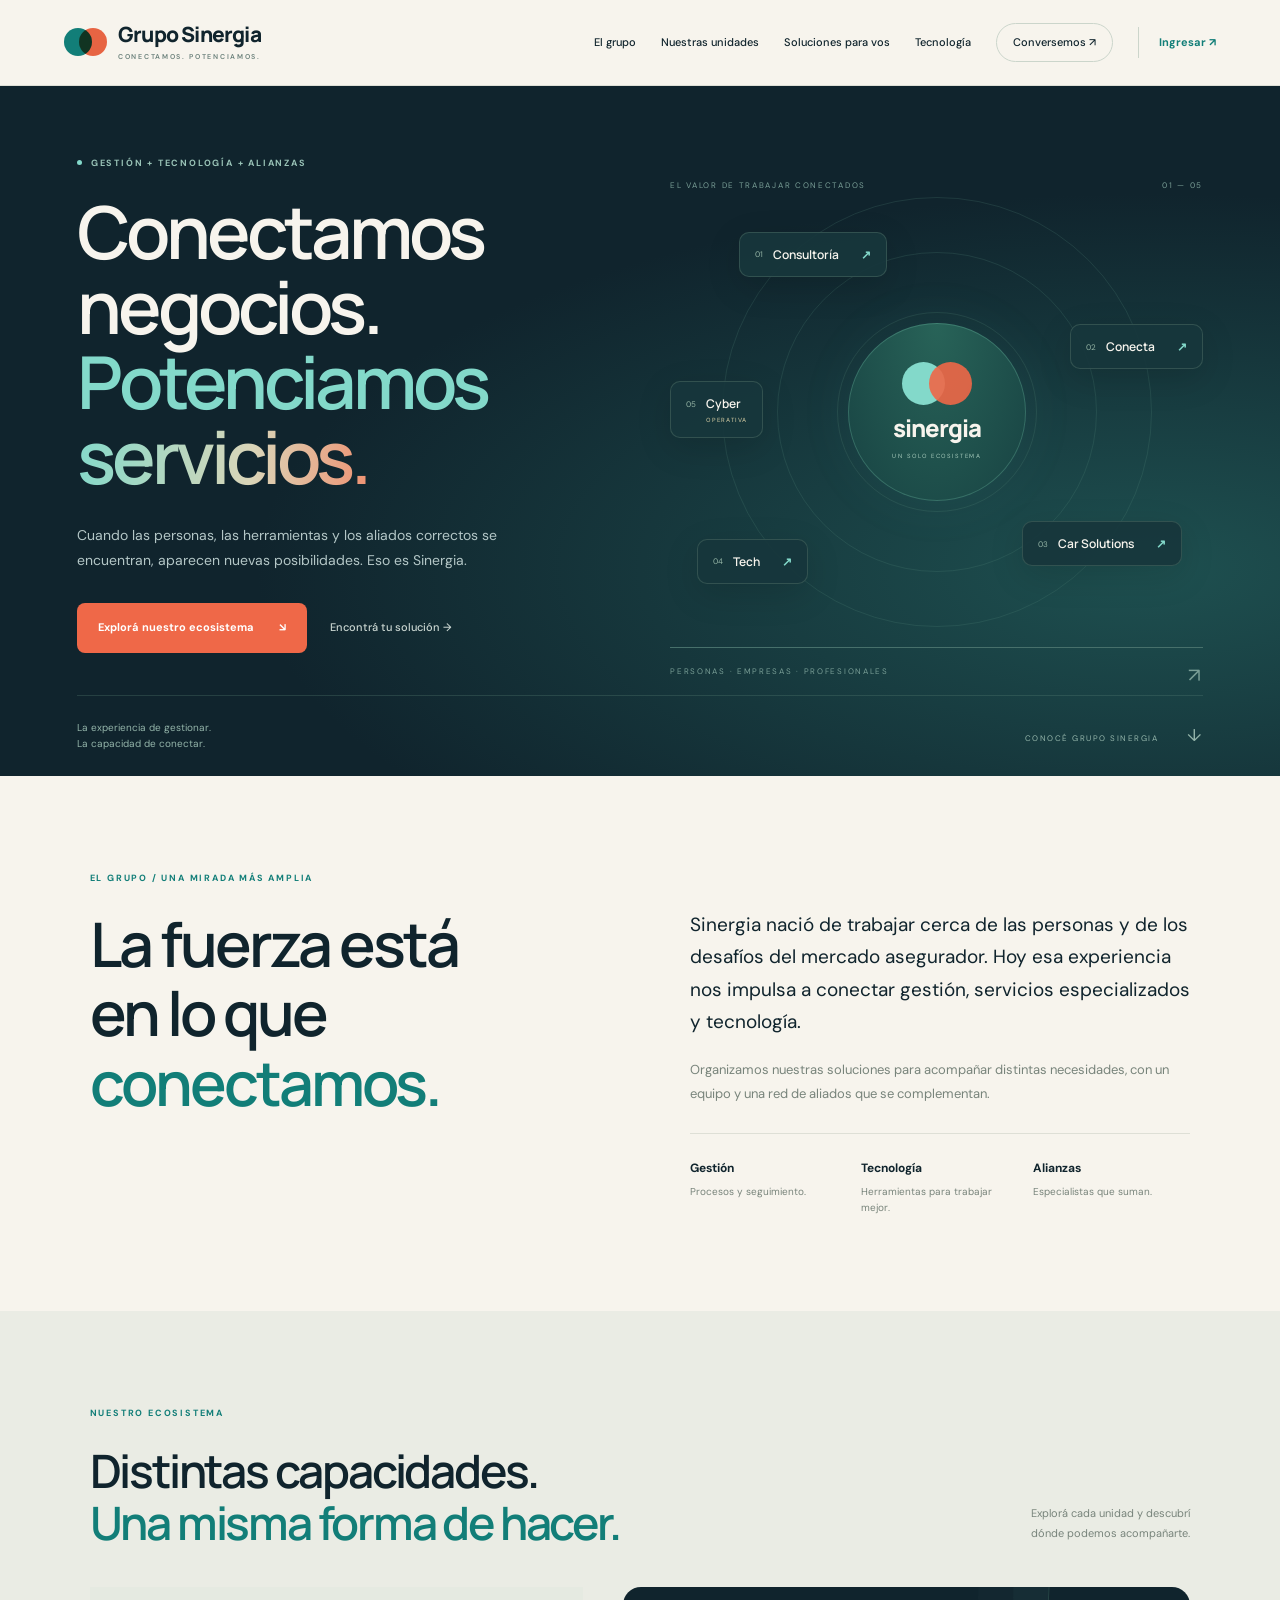
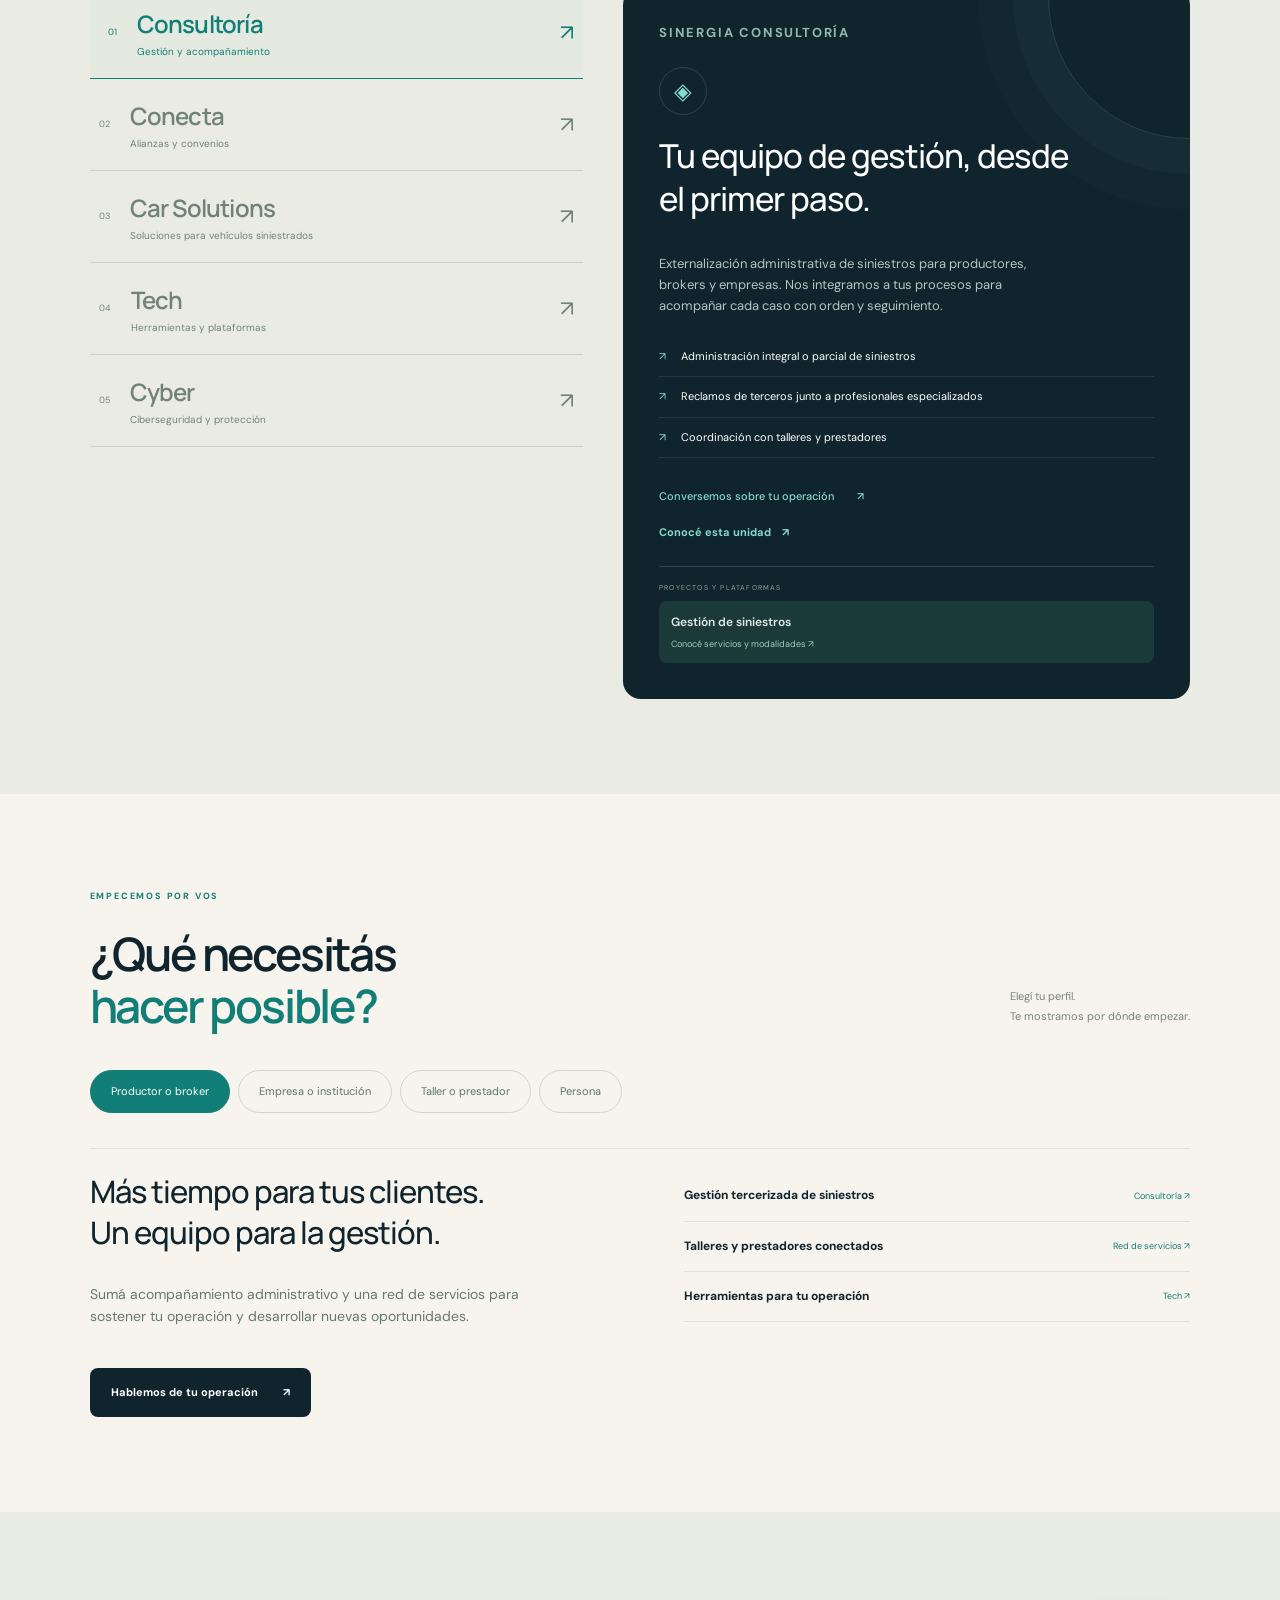
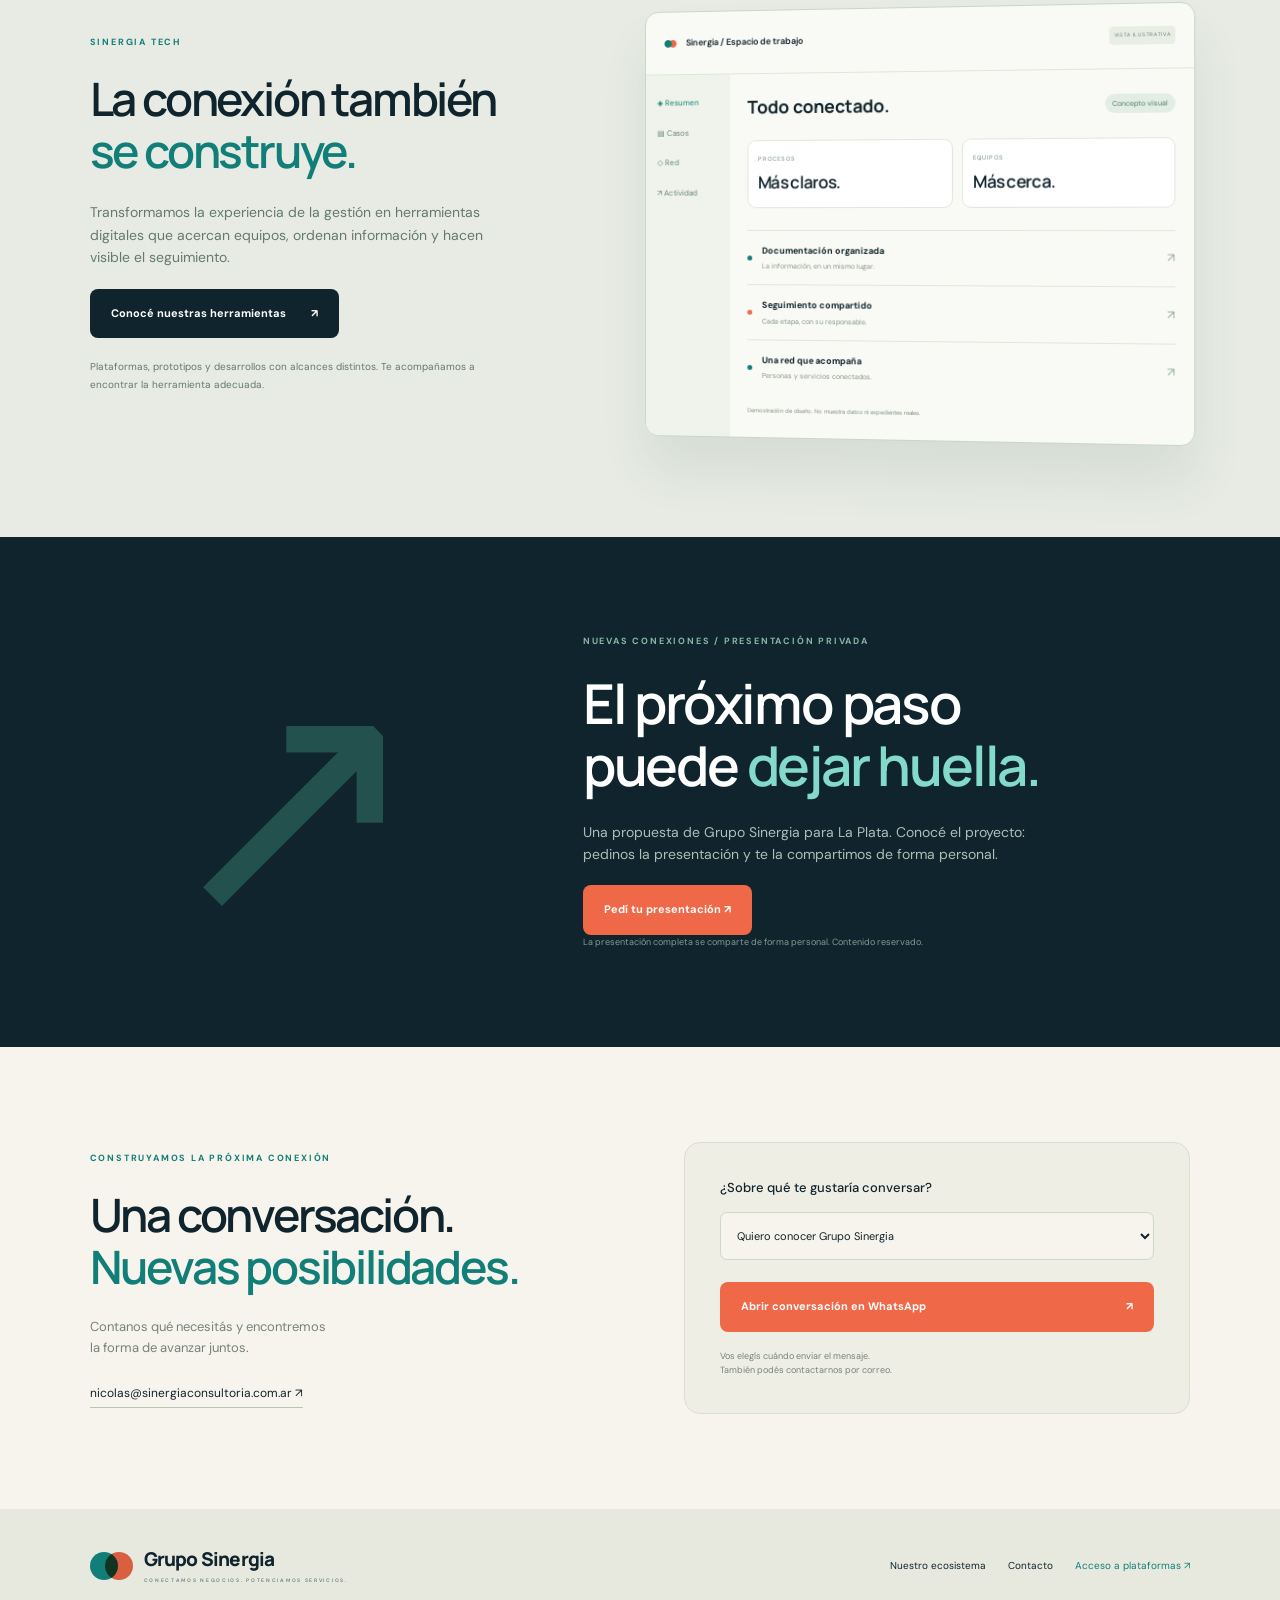
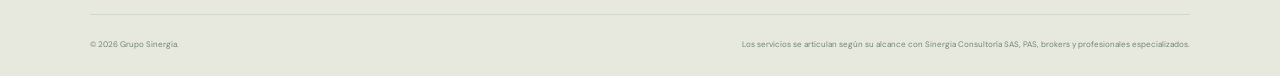
==== commit 1cbe73d8: "Update index.html" ====
--- a/index.html
+++ b/index.html
@@ -13,12 +13,12 @@
 <section id="unidades" class="units section"><div class="section-heading"><div><p class="eyebrow">NUESTRO ECOSISTEMA</p><h2>Distintas capacidades.<br><em>Una misma forma de hacer.</em></h2></div><p class="muted">Explorá cada unidad y descubrí<br>dónde podemos acompañarte.</p></div><div class="unit-explorer"><div class="unit-list" role="tablist" aria-label="Unidades de negocio"><button role="tab" id="tab-consultoria" aria-controls="unit-panel" aria-selected="true" data-unit="consultoria"><span>01</span><div>Consultoría<small>Gestión y acompañamiento</small></div><i>↗</i></button><button role="tab" id="tab-conecta" aria-controls="unit-panel" aria-selected="false" tabindex="-1" data-unit="conecta"><span>02</span><div>Conecta<small>Alianzas y convenios</small></div><i>↗</i></button><button role="tab" id="tab-car" aria-controls="unit-panel" aria-selected="false" tabindex="-1" data-unit="car"><span>03</span><div>Car Solutions<small>Soluciones para vehículos siniestrados</small></div><i>↗</i></button><button role="tab" id="tab-tech" aria-controls="unit-panel" aria-selected="false" tabindex="-1" data-unit="tech"><span>04</span><div>Tech<small>Herramientas y plataformas</small></div><i>↗</i></button><button role="tab" id="tab-cyber" aria-controls="unit-panel" aria-selected="false" tabindex="-1" data-unit="cyber"><span>05</span><div>Cyber<small>Ciberseguridad y protección</small></div><i>↗</i></button></div><article id="unit-panel" class="unit-panel" role="tabpanel" aria-labelledby="tab-consultoria" tabindex="0"></article></div></section>
 <section id="soluciones" class="solutions section"><div class="section-heading"><div><p class="eyebrow">EMPECEMOS POR VOS</p><h2>¿Qué necesitás<br><em>hacer posible?</em></h2></div><p class="muted">Elegí tu perfil.<br>Te mostramos por dónde empezar.</p></div><div class="audience-tabs" role="tablist" aria-label="Tu perfil"><button role="tab" id="aud-productor" aria-controls="audience-panel" aria-selected="true" data-audience="productor">Productor o broker</button><button role="tab" id="aud-empresa" aria-controls="audience-panel" aria-selected="false" tabindex="-1" data-audience="empresa">Empresa o institución</button><button role="tab" id="aud-taller" aria-controls="audience-panel" aria-selected="false" tabindex="-1" data-audience="taller">Taller o prestador</button><button role="tab" id="aud-persona" aria-controls="audience-panel" aria-selected="false" tabindex="-1" data-audience="persona">Persona</button></div><div id="audience-panel" class="audience-panel" role="tabpanel" aria-labelledby="aud-productor" tabindex="0"></div></section>
 <section id="tecnologia" class="technology section"><div class="tech-copy"><p class="eyebrow">SINERGIA TECH</p><h2>La conexión también<br><em>se construye.</em></h2><p>Transformamos la experiencia de la gestión en herramientas digitales que acercan equipos, ordenan información y hacen visible el seguimiento.</p><a class="button dark" href="#contacto" data-topic="Quiero conocer las plataformas de Sinergia Tech">Conocé nuestras herramientas <span>↗</span></a><p class="muted tech-note">Plataformas, prototipos y desarrollos con alcances distintos. Te acompañamos a encontrar la herramienta adecuada.</p></div><div class="product-preview"><div class="product-top"><span class="mini-mark">●</span><b>Sinergia / Espacio de trabajo</b><span class="preview-tag">VISTA ILUSTRATIVA</span></div><div class="product-body"><div class="product-side"><span class="active">◈ Resumen</span><span>▤ Casos</span><span>◇ Red</span><span>↗ Actividad</span></div><div class="product-content"><div class="row"><h3>Todo conectado.</h3><span class="tag">Concepto visual</span></div><div class="product-mini"><div><small>PROCESOS</small><b>Más claros.</b></div><div><small>EQUIPOS</small><b>Más cerca.</b></div></div><div class="task"><i></i><div><b>Documentación organizada</b><span>La información, en un mismo lugar.</span></div><span>↗</span></div><div class="task"><i class="orange"></i><div><b>Seguimiento compartido</b><span>Cada etapa, con su responsable.</span></div><span>↗</span></div><div class="task"><i></i><div><b>Una red que acompaña</b><span>Personas y servicios conectados.</span></div><span>↗</span></div><p class="illustration-note">Demostración de diseño. No muestra datos ni expedientes reales.</p></div></div></div></section>
-<section class="impact section" id="impacto"><div class="impact-symbol" aria-hidden="true">↗</div><div><p class="eyebrow">NUEVAS CONEXIONES / PRESENTACIÓN PRIVADA</p><h2>El próximo paso<br>puede <em>dejar huella.</em></h2><p>Una propuesta de Grupo Sinergia para La Plata. Conocé el proyecto mediante una invitación personal.</p><a href="https://grupo-sinergia-presentaciones.nicolaspatella.chatgpt.site/privado" class="button coral">Presentación privada · Ingresar con invitación ↗</a><small>Acceso de una sola sesión y duración limitada. Contenido reservado.</small></div></section><section id="contacto" class="contact section"><div><p class="eyebrow">CONSTRUYAMOS LA PRÓXIMA CONEXIÓN</p><h2>Una conversación.<br><em>Nuevas posibilidades.</em></h2><p>Contanos qué necesitás y encontremos<br>la forma de avanzar juntos.</p><a href="mailto:nicolas@sinergiaconsultoria.com.ar" class="mail">nicolas@sinergiaconsultoria.com.ar ↗</a></div><div class="contact-card"><div id="consultation-context" class="consultation-context" hidden></div><label for="contact-topic">¿Sobre qué te gustaría conversar?</label><select id="contact-topic"><option>Quiero conocer Grupo Sinergia</option><option>Necesito gestión de siniestros</option><option>Quiero desarrollar una alianza o convenio</option><option>Busco una solución para un vehículo siniestrado</option><option>Quiero conocer las plataformas de Sinergia Tech</option><option>Me interesa la propuesta Cyber</option><option>Quiero sumar mi taller o servicio</option></select><a id="whatsapp-link" class="button coral" href="https://wa.me/5491136052538?text=Hola%2C%20quiero%20conocer%20Grupo%20Sinergia." target="_blank" rel="noopener">Abrir conversación en WhatsApp <span>↗</span></a><p>Vos elegís cuándo enviar el mensaje.<br>También podés contactarnos por correo.</p></div></section></main>
+<section class="impact section" id="impacto"><div class="impact-symbol" aria-hidden="true">↗</div><div><p class="eyebrow">NUEVAS CONEXIONES / PRESENTACIÓN PRIVADA</p><h2>El próximo paso<br>puede <em>dejar huella.</em></h2><p>Una propuesta de Grupo Sinergia para La Plata. Conocé el proyecto: pedinos la presentación y te la compartimos de forma personal.</p><a href="#contacto" class="button coral" data-topic="Quiero desarrollar una alianza o convenio">Pedí tu presentación ↗</a><small>La presentación completa se comparte de forma personal. Contenido reservado.</small></div></section><section id="contacto" class="contact section"><div><p class="eyebrow">CONSTRUYAMOS LA PRÓXIMA CONEXIÓN</p><h2>Una conversación.<br><em>Nuevas posibilidades.</em></h2><p>Contanos qué necesitás y encontremos<br>la forma de avanzar juntos.</p><a href="mailto:nicolas@sinergiaconsultoria.com.ar" class="mail">nicolas@sinergiaconsultoria.com.ar ↗</a></div><div class="contact-card"><div id="consultation-context" class="consultation-context" hidden></div><label for="contact-topic">¿Sobre qué te gustaría conversar?</label><select id="contact-topic"><option>Quiero conocer Grupo Sinergia</option><option>Necesito gestión de siniestros</option><option>Quiero desarrollar una alianza o convenio</option><option>Busco una solución para un vehículo siniestrado</option><option>Quiero conocer las plataformas de Sinergia Tech</option><option>Me interesa la propuesta Cyber</option><option>Quiero sumar mi taller o servicio</option></select><a id="whatsapp-link" class="button coral" href="https://wa.me/5491136052538?text=Hola%2C%20quiero%20conocer%20Grupo%20Sinergia." target="_blank" rel="noopener">Abrir conversación en WhatsApp <span>↗</span></a><p>Vos elegís cuándo enviar el mensaje.<br>También podés contactarnos por correo.</p></div></section></main>
 <footer><a class="brand" href="#inicio"><span class="brandmark"><i></i><i></i></span><span>Grupo Sinergia<small>CONECTAMOS NEGOCIOS. POTENCIAMOS SERVICIOS.</small></span></a><div><a href="#unidades">Nuestro ecosistema</a><a href="#contacto">Contacto</a><button data-portals>Acceso a plataformas ↗</button></div><div class="footer-bottom"><p>© 2026 Grupo Sinergia.</p><p>Los servicios se articulan según su alcance con Sinergia Consultoría SAS, PAS, brokers y profesionales especializados. </p></div></footer>
-<dialog id="portals"><form method="dialog"><button class="close" aria-label="Cerrar accesos">×</button></form><p class="eyebrow">TU ESPACIO SINERGIA</p><h2>Sigamos conectados.</h2><p>Ingresá a la plataforma con tu cuenta habilitada.</p><a href="https://sinergia-front.vercel.app/login" target="_blank" rel="noopener" class="portal-option"><div><b>Plataforma Sinergia</b><span>Acceso al portal existente.</span></div><i>↗</i></a><a href="https://grupo-sinergia-presentaciones.nicolaspatella.chatgpt.site/privado" class="portal-option"><div><b>Presentación privada</b><span>Ingresá con tu invitación temporal.</span></div><i>↗</i></a><p class="muted">Los accesos dependen de la cuenta y de la plataforma correspondiente.</p></dialog><script>const units={consultoria:{label:'SINERGIA CONSULTORÍA',glyph:'◈',title:'Tu equipo de gestión, desde el primer paso.',copy:'Externalización administrativa de siniestros para productores, brokers y empresas. Nos integramos a tus procesos para acompañar cada caso con orden y seguimiento.',items:['Administración integral o parcial de siniestros','Reclamos de terceros junto a profesionales especializados','Coordinación con talleres y prestadores'],cta:'Conversemos sobre tu operación',topic:'Necesito gestión de siniestros'},conecta:{label:'SINERGIA CONECTA',glyph:'↗',title:'Las buenas alianzas abren posibilidades.',copy:'Conectamos instituciones, empresas, brokers, PAS y especialistas para desarrollar convenios y acercar soluciones a sus comunidades.',items:['Convenios para empresas e instituciones','Conexión con brokers y PAS para necesidades aseguradoras','Desarrollo de redes y beneficios'],cta:'Construyamos una alianza',topic:'Quiero desarrollar una alianza o convenio'},car:{label:'SINERGIA CAR SOLUTIONS',glyph:'◇',title:'Un vehículo siniestrado. Nuevas alternativas.',copy:'Un espacio para conectar necesidades vinculadas a vehículos siniestrados con soluciones y especialistas de nuestra red.',items:['Orientación sobre las alternativas disponibles','Vinculación con servicios y profesionales de la red','Coordinación según las características de cada caso'],cta:'Contanos qué necesitás',topic:'Busco una solución para un vehículo siniestrado'},tech:{label:'SINERGIA TECH',glyph:'⌘',title:'La experiencia se transforma en tecnología.',copy:'Desarrollamos herramientas para ordenar información y conectar a las personas que participan de cada proceso.',items:['Portal para la gestión con talleres','Herramientas para equipos y redes de servicios','Prototipos de nuevas experiencias para comunidades'],cta:'Conocé las plataformas',topic:'Quiero conocer las plataformas de Sinergia Tech'},cyber:{label:'SINERGIA CYBER',glyph:'⬡',title:'Una mirada integral sobre el riesgo digital.',copy:'Conectamos empresas y profesionales con servicios de ciberseguridad y soluciones aseguradoras mediante aliados especializados.',items:['Evaluación de necesidades de protección digital','Articulación con especialistas en ciberseguridad','Conexión con PAS y brokers para coberturas'],cta:'Conversemos sobre riesgo digital',topic:'Me interesa la propuesta Cyber',note:'Unidad operativa. Servicios y alcance se definen según las necesidades de cada organización.'}};
+<dialog id="portals"><form method="dialog"><button class="close" aria-label="Cerrar accesos">×</button></form><p class="eyebrow">TU ESPACIO SINERGIA</p><h2>Sigamos conectados.</h2><p>Ingresá a la plataforma con tu cuenta habilitada.</p><a href="https://sinergia-front.vercel.app/login" target="_blank" rel="noopener" class="portal-option"><div><b>Plataforma Sinergia</b><span>Acceso al portal existente.</span></div><i>↗</i></a><p class="muted">Los accesos dependen de la cuenta y de la plataforma correspondiente.</p></dialog><script>const units={consultoria:{label:'SINERGIA CONSULTORÍA',glyph:'◈',title:'Tu equipo de gestión, desde el primer paso.',copy:'Externalización administrativa de siniestros para productores, brokers y empresas. Nos integramos a tus procesos para acompañar cada caso con orden y seguimiento.',items:['Administración integral o parcial de siniestros','Reclamos de terceros junto a profesionales especializados','Coordinación con talleres y prestadores'],cta:'Conversemos sobre tu operación',topic:'Necesito gestión de siniestros'},conecta:{label:'SINERGIA CONECTA',glyph:'↗',title:'Las buenas alianzas abren posibilidades.',copy:'Conectamos instituciones, empresas, brokers, PAS y especialistas para desarrollar convenios y acercar soluciones a sus comunidades.',items:['Convenios para empresas e instituciones','Conexión con brokers y PAS para necesidades aseguradoras','Desarrollo de redes y beneficios'],cta:'Construyamos una alianza',topic:'Quiero desarrollar una alianza o convenio'},car:{label:'SINERGIA CAR SOLUTIONS',glyph:'◇',title:'Un vehículo siniestrado. Nuevas alternativas.',copy:'Un espacio para conectar necesidades vinculadas a vehículos siniestrados con soluciones y especialistas de nuestra red.',items:['Orientación sobre las alternativas disponibles','Vinculación con servicios y profesionales de la red','Coordinación según las características de cada caso'],cta:'Contanos qué necesitás',topic:'Busco una solución para un vehículo siniestrado'},tech:{label:'SINERGIA TECH',glyph:'⌘',title:'La experiencia se transforma en tecnología.',copy:'Desarrollamos herramientas para ordenar información y conectar a las personas que participan de cada proceso.',items:['Portal para la gestión con talleres','Herramientas para equipos y redes de servicios','Prototipos de nuevas experiencias para comunidades'],cta:'Conocé las plataformas',topic:'Quiero conocer las plataformas de Sinergia Tech'},cyber:{label:'SINERGIA CYBER',glyph:'⬡',title:'Una mirada integral sobre el riesgo digital.',copy:'Conectamos empresas y profesionales con servicios de ciberseguridad y soluciones aseguradoras mediante aliados especializados.',items:['Evaluación de necesidades de protección digital','Articulación con especialistas en ciberseguridad','Conexión con PAS y brokers para coberturas'],cta:'Conversemos sobre riesgo digital',topic:'Me interesa la propuesta Cyber',note:'Unidad operativa. Servicios y alcance se definen según las necesidades de cada organización.'}};
 const audiences={productor:{title:'Más tiempo para tus clientes.<br>Un equipo para la gestión.',copy:'Sumá acompañamiento administrativo y una red de servicios para sostener tu operación y desarrollar nuevas oportunidades.',items:[['Gestión tercerizada de siniestros','Consultoría'],['Talleres y prestadores conectados','Red de servicios'],['Herramientas para tu operación','Tech']],cta:'Hablemos de tu operación',topic:'Necesito gestión de siniestros'},empresa:{title:'Tu organización tiene<br>mucho para conectar.',copy:'Desarrollemos convenios, acerquemos servicios y conectemos a tu comunidad con los profesionales que necesita.',items:[['Convenios para tu comunidad','Conecta'],['Acompañamiento en siniestros','Consultoría'],['Necesidades de protección digital','Cyber']],cta:'Exploremos una alianza',topic:'Quiero desarrollar una alianza o convenio'},taller:{title:'Tu servicio puede ser<br>parte de algo más grande.',copy:'Conocé la red Sinergia y conversemos sobre cómo coordinar servicios, documentación y seguimiento con equipos del mercado asegurador.',items:[['Vinculación con la red','Alianzas'],['Coordinación de casos y documentación','Consultoría'],['Herramientas para trabajar conectados','Tech']],cta:'Quiero conocer la red',topic:'Quiero sumar mi taller o servicio'},persona:{title:'Una necesidad concreta.<br>Personas para acompañarte.',copy:'Contanos tu situación y te ayudamos a encontrar el equipo, el servicio o el profesional adecuado.',items:[['Asesoramiento en seguros con PAS y brokers','Conecta'],['Talleres y servicios para tu vehículo','Red'],['Alternativas para vehículos siniestrados','Car Solutions']],cta:'Contanos cómo podemos ayudarte',topic:'Quiero conocer Grupo Sinergia'}};
-const projectLinks={consultoria:{name:'Gestión de siniestros',label:'Conocé servicios y modalidades',href:'https://grupo-sinergia-presentaciones.nicolaspatella.chatgpt.site/consultoria'},conecta:{name:'Deja Huella · La Plata',label:'Proyecto privado · Ingresar con invitación',href:'https://grupo-sinergia-presentaciones.nicolaspatella.chatgpt.site/privado'},car:{name:'Car Solutions',label:'Consultá por tu caso',href:'#contacto'},tech:{name:'Plataforma Sinergia',label:'Ingresar al portal existente',href:'https://sinergia-front.vercel.app/login'},cyber:{name:'Riesgo digital',label:'Conocé nuestras soluciones · Consultar',href:'#contacto'}};
-function selectUnit(id){const u=units[id];if(!u)return;document.querySelectorAll('[data-unit]').forEach(b=>{const active=b.dataset.unit===id;b.setAttribute('aria-selected',String(active));b.tabIndex=active?0:-1});const p=document.querySelector('#unit-panel');p.setAttribute('aria-labelledby','tab-'+id);const project=projectLinks[id];p.innerHTML=`<div><p class="eyebrow">${u.label}</p><span class="unit-glyph" aria-hidden="true">${u.glyph}</span><h3>${u.title}</h3><p>${u.copy}</p><ul>${u.items.map(x=>`<li>${x}</li>`).join('')}</ul></div><div><a class="subtle" href="#contacto" data-topic="${u.topic}">${u.cta} <span>↗</span></a>${u.note?`<small>${u.note}</small>`:''}${id==='consultoria'||id==='conecta'?`<a class="unit-details-link" href="https://grupo-sinergia-presentaciones.nicolaspatella.chatgpt.site/${id}">Conocé esta unidad <span>↗</span></a>`:''}<div class="unit-project"><small>PROYECTOS Y PLATAFORMAS</small><a href="${project.href}" ${project.href==='#contacto'?`data-topic="${u.topic}"`:''}><b>${project.name}</b><span>${project.label} ↗</span></a></div></div>`}
+const projectLinks={consultoria:{name:'Gestión de siniestros',label:'Conocé servicios y modalidades',href:'/consultoria'},conecta:{name:'Deja Huella · La Plata',label:'Proyecto reservado · Pedí tu presentación',href:'#contacto'},car:{name:'Car Solutions',label:'Consultá por tu caso',href:'#contacto'},tech:{name:'Plataforma Sinergia',label:'Ingresar al portal existente',href:'https://sinergia-front.vercel.app/login'},cyber:{name:'Riesgo digital',label:'Conocé nuestras soluciones · Consultar',href:'#contacto'}};
+function selectUnit(id){const u=units[id];if(!u)return;document.querySelectorAll('[data-unit]').forEach(b=>{const active=b.dataset.unit===id;b.setAttribute('aria-selected',String(active));b.tabIndex=active?0:-1});const p=document.querySelector('#unit-panel');p.setAttribute('aria-labelledby','tab-'+id);const project=projectLinks[id];p.innerHTML=`<div><p class="eyebrow">${u.label}</p><span class="unit-glyph" aria-hidden="true">${u.glyph}</span><h3>${u.title}</h3><p>${u.copy}</p><ul>${u.items.map(x=>`<li>${x}</li>`).join('')}</ul></div><div><a class="subtle" href="#contacto" data-topic="${u.topic}">${u.cta} <span>↗</span></a>${u.note?`<small>${u.note}</small>`:''}${id==='consultoria'||id==='conecta'?`<a class="unit-details-link" href="/${id}">Conocé esta unidad <span>↗</span></a>`:''}<div class="unit-project"><small>PROYECTOS Y PLATAFORMAS</small><a href="${project.href}" ${project.href==='#contacto'?`data-topic="${u.topic}"`:''}><b>${project.name}</b><span>${project.label} ↗</span></a></div></div>`}
 function selectAudience(id){const a=audiences[id];if(!a)return;document.querySelectorAll('[data-audience]').forEach(b=>{const active=b.dataset.audience===id;b.setAttribute('aria-selected',String(active));b.tabIndex=active?0:-1});const p=document.querySelector('#audience-panel');p.setAttribute('aria-labelledby','aud-'+id);p.innerHTML=`<div><h3>${a.title}</h3><p>${a.copy}</p><a class="button dark" href="#contacto" data-topic="${a.topic}">${a.cta} <span>↗</span></a></div><div>${a.items.map(x=>`<div class="solution-row"><b>${x[0]}</b><span>${x[1]} ↗</span></div>`).join('')}</div>`}
 let consultation='';
 function updateContact(){const context=document.querySelector('#consultation-context');if(context){context.hidden=!consultation;context.textContent=consultation?'Consulta: '+consultation:'';}document.querySelector('#whatsapp-link').href='https://wa.me/5491136052538?text='+encodeURIComponent('Hola, '+document.querySelector('#contact-topic').value.charAt(0).toLowerCase()+document.querySelector('#contact-topic').value.slice(1)+'. '+(consultation?'Me interesa '+consultation+'. ':'')+'Me gustaría recibir más información.');}
